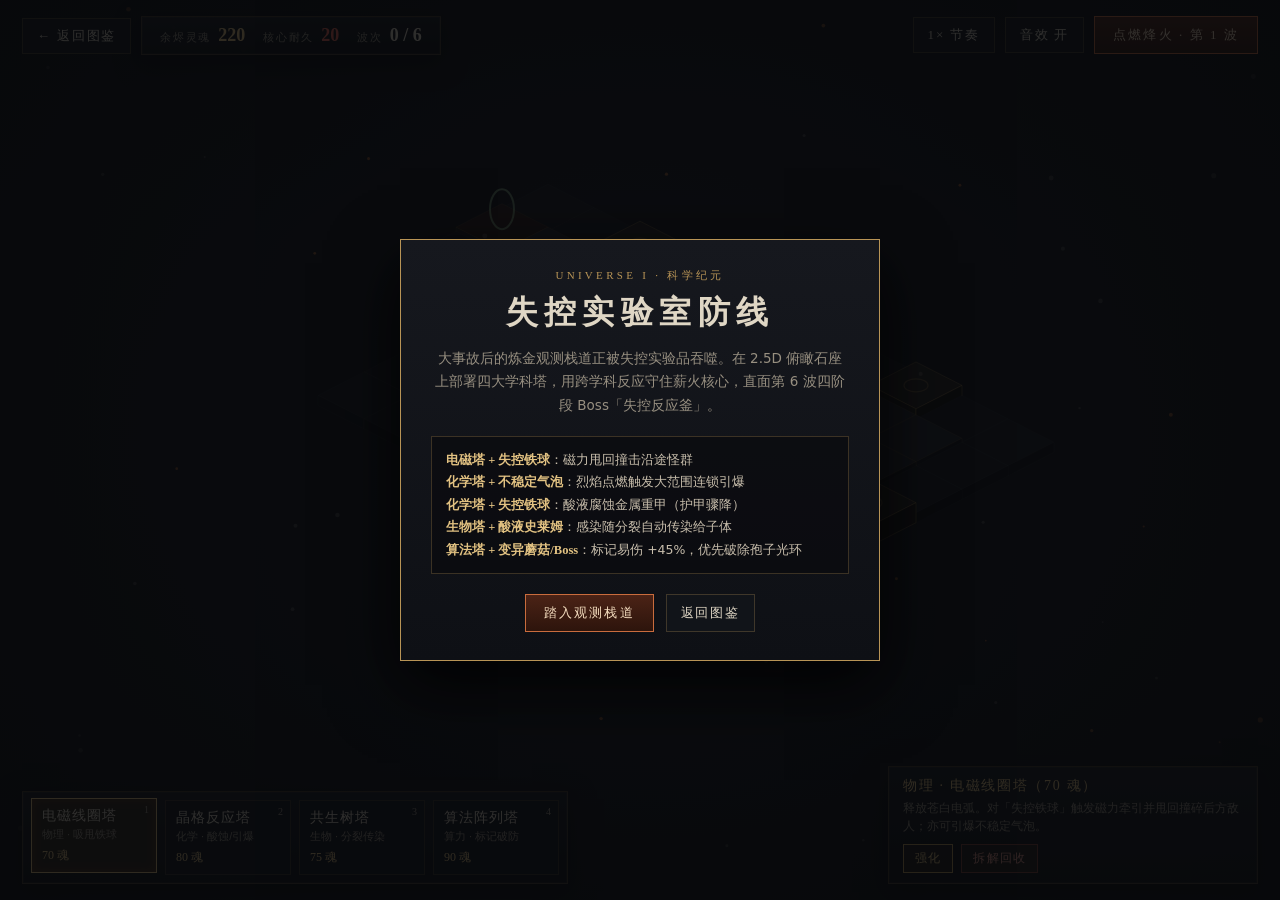
==== science-era.html @ 0de63f8c "Add Chapter 1 2.5D isometric Souls-like playable TD (science-era.html)" ====
<!doctype html>
<html lang="zh-CN">
<head>
<meta charset="utf-8">
<meta name="viewport" content="width=device-width,initial-scale=1,maximum-scale=1,user-scalable=no">
<title>星界守望 · 科学纪元（2.5D 魂系塔防）</title>
<style>
:root {
  --void: #0a0b0e;
  --stone: #16181e;
  --stone-hi: #22252e;
  --brass: #b89456;
  --brass-hi: #e2c282;
  --brass-dim: rgba(184, 148, 86, 0.28);
  --ash: #dfd6c4;
  --ash-dim: #978f80;
  --ember: #d9622b;
  --crimson: #9e2424;
  --crimson-hi: #d43f3f;
  --verdigris: #6ea378;
  --arc: #7ab3cf;
  --serif: "Songti SC", "STSong", "Noto Serif SC", "SimSun", Georgia, serif;
  --sans: "PingFang SC", "Hiragino Sans GB", "Microsoft YaHei", system-ui, sans-serif;
}

*, *::before, *::after { box-sizing: border-box; user-select: none; }

html, body {
  margin: 0;
  width: 100%;
  height: 100%;
  overflow: hidden;
  background: var(--void);
  color: var(--ash);
  font-family: var(--sans);
}

#gameCanvas {
  position: fixed;
  inset: 0;
  width: 100%;
  height: 100%;
  display: block;
  cursor: crosshair;
}

/* ---------- Vignette & Atmosphere ---------- */
.vignette {
  position: fixed;
  inset: 0;
  pointer-events: none;
  background: radial-gradient(ellipse 76% 74% at 50% 48%, transparent 45%, rgba(6, 7, 10, 0.84) 100%);
  z-index: 2;
}

/* ---------- HUD Layer ---------- */
.hud {
  position: fixed;
  inset: 0;
  pointer-events: none;
  z-index: 5;
  display: flex;
  flex-direction: column;
  justify-content: space-between;
  padding: 16px 22px;
}

.hud-top {
  display: flex;
  align-items: flex-start;
  justify-content: space-between;
  gap: 16px;
}

.hud-left, .hud-right {
  display: flex;
  align-items: center;
  gap: 10px;
  pointer-events: auto;
}

.souls-panel {
  background: linear-gradient(180deg, rgba(22, 24, 30, 0.92), rgba(12, 13, 17, 0.94));
  border: 1px solid var(--brass-dim);
  box-shadow: inset 0 0 0 1px rgba(255, 232, 185, 0.04), 0 8px 24px rgba(0, 0, 0, 0.65);
}

.back-btn, .ctrl-btn {
  padding: 8px 14px;
  background: rgba(18, 20, 26, 0.9);
  border: 1px solid var(--brass-dim);
  color: var(--ash);
  font-family: var(--serif);
  font-size: 13px;
  letter-spacing: 0.14em;
  cursor: pointer;
  transition: border-color 0.2s, background 0.2s, color 0.2s;
  text-decoration: none;
  display: inline-flex;
  align-items: center;
  gap: 6px;
}

.back-btn:hover, .ctrl-btn:hover {
  border-color: var(--brass-hi);
  background: rgba(34, 36, 44, 0.95);
  color: var(--brass-hi);
}

.ctrl-btn.active {
  border-color: var(--ember);
  color: #ffb178;
  background: rgba(54, 28, 18, 0.85);
}

.stat-bar {
  display: flex;
  align-items: center;
  gap: 18px;
  padding: 8px 18px;
}

.stat-item {
  display: flex;
  align-items: baseline;
  gap: 7px;
}

.stat-label {
  font-family: var(--serif);
  font-size: 11px;
  letter-spacing: 0.16em;
  color: var(--ash-dim);
}

.stat-val {
  font-family: var(--serif);
  font-size: 18px;
  font-weight: 700;
  color: var(--brass-hi);
  font-variant-numeric: tabular-nums;
}

.stat-val.hp { color: #e06253; }
.stat-val.wave { color: var(--ash); }

.wave-btn {
  padding: 9px 18px;
  background: linear-gradient(180deg, #4b2316, #2d140c);
  border: 1px solid #c96c3d;
  color: #f6dec0;
  font-family: var(--serif);
  font-size: 13px;
  letter-spacing: 0.16em;
  cursor: pointer;
  transition: filter 0.2s, border-color 0.2s;
}

.wave-btn:hover:not(:disabled) {
  filter: brightness(1.18);
  border-color: #f4a46b;
}

.wave-btn:disabled {
  opacity: 0.4;
  cursor: default;
}

/* ---------- Souls-like Boss Bar ---------- */
.boss-wrap {
  position: fixed;
  left: 50%;
  bottom: 122px;
  transform: translateX(-50%);
  width: min(680px, 86vw);
  z-index: 6;
  pointer-events: none;
  opacity: 0;
  transition: opacity 0.6s ease;
}

.boss-wrap.show { opacity: 1; }

.boss-head {
  display: flex;
  justify-content: space-between;
  align-items: baseline;
  margin-bottom: 5px;
  padding: 0 2px;
}

.boss-name {
  font-family: var(--serif);
  font-size: 17px;
  letter-spacing: 0.22em;
  color: #efe2c8;
  text-shadow: 0 2px 10px #000;
}

.boss-phase {
  font-family: var(--serif);
  font-size: 12px;
  letter-spacing: 0.16em;
  color: #e29d65;
  text-shadow: 0 1px 6px #000;
}

.boss-track {
  position: relative;
  height: 11px;
  background: rgba(12, 10, 11, 0.92);
  border: 1px solid #967746;
  box-shadow: 0 4px 16px rgba(0, 0, 0, 0.8);
  overflow: hidden;
}

.boss-fill {
  height: 100%;
  width: 100%;
  background: linear-gradient(90deg, #6d1414, #a82222 65%, #cf3838);
  transition: width 0.15s linear;
}

.boss-shield {
  position: absolute;
  inset: 0;
  background: linear-gradient(90deg, rgba(110, 163, 120, 0.35), rgba(154, 214, 152, 0.55));
  opacity: 0;
  transition: opacity 0.25s;
}

.boss-shield.active { opacity: 1; }

/* ---------- Bottom Dock: Tower Palette & Inspector ---------- */
.hud-bottom {
  display: flex;
  align-items: flex-end;
  justify-content: space-between;
  gap: 14px;
}

.tower-dock {
  pointer-events: auto;
  display: flex;
  gap: 8px;
  padding: 8px;
}

.tower-slot {
  position: relative;
  width: 126px;
  padding: 8px 10px;
  background: rgba(16, 18, 24, 0.9);
  border: 1px solid rgba(184, 148, 86, 0.22);
  color: var(--ash);
  text-align: left;
  cursor: pointer;
  transition: border-color 0.18s, background 0.18s, transform 0.12s;
}

.tower-slot:hover {
  border-color: var(--brass);
  background: rgba(28, 31, 40, 0.95);
}

.tower-slot.selected {
  border-color: var(--brass-hi);
  background: rgba(42, 34, 24, 0.95);
  box-shadow: inset 0 0 12px rgba(217, 98, 43, 0.22);
  transform: translateY(-2px);
}

.tower-slot.poor { opacity: 0.48; }

.slot-key {
  position: absolute;
  top: 5px;
  right: 7px;
  font-size: 10px;
  color: var(--ash-dim);
  font-family: var(--serif);
}

.slot-title {
  display: block;
  font-family: var(--serif);
  font-size: 13.5px;
  letter-spacing: 0.08em;
  color: var(--ash);
}

.slot-sub {
  display: block;
  font-size: 11px;
  color: var(--ash-dim);
  margin: 2px 0 5px;
}

.slot-cost {
  font-family: var(--serif);
  font-size: 12px;
  color: var(--brass-hi);
}

/* Selected Tower Inspector / Reaction Guide */
.info-box {
  pointer-events: auto;
  width: min(370px, 42vw);
  padding: 10px 14px;
  min-height: 82px;
}

.info-head {
  display: flex;
  align-items: center;
  justify-content: space-between;
  gap: 8px;
  margin-bottom: 4px;
}

.info-title {
  font-family: var(--serif);
  font-size: 14px;
  letter-spacing: 0.12em;
  color: var(--brass-hi);
}

.info-desc {
  margin: 0;
  font-size: 12px;
  color: var(--ash-dim);
  line-height: 1.55;
}

.info-actions {
  display: flex;
  gap: 8px;
  margin-top: 8px;
}

.mini-btn {
  padding: 5px 11px;
  background: rgba(34, 29, 22, 0.92);
  border: 1px solid var(--brass);
  color: var(--brass-hi);
  font-family: var(--serif);
  font-size: 12px;
  letter-spacing: 0.1em;
  cursor: pointer;
}

.mini-btn:hover:not(:disabled) { background: rgba(62, 48, 30, 0.95); }
.mini-btn:disabled { opacity: 0.35; cursor: default; }
.mini-btn.sell { border-color: #7d3c33; color: #e29589; }

/* ---------- Souls-like Full-Width Banner ---------- */
.banner {
  position: fixed;
  left: 0;
  right: 0;
  top: 40%;
  transform: translateY(-50%);
  z-index: 10;
  pointer-events: none;
  text-align: center;
  padding: 26px 20px;
  background: linear-gradient(90deg, transparent, rgba(8, 8, 11, 0.88) 22%, rgba(8, 8, 11, 0.88) 78%, transparent);
  border-top: 1px solid rgba(184, 148, 86, 0.24);
  border-bottom: 1px solid rgba(184, 148, 86, 0.24);
  opacity: 0;
  transition: opacity 0.45s ease;
}

.banner.show { opacity: 1; }

.banner-main {
  font-family: var(--serif);
  font-size: clamp(1.8rem, 4.4vw, 3.2rem);
  letter-spacing: 0.34em;
  padding-left: 0.34em;
  color: #e4c485;
  text-shadow: 0 4px 20px #000;
}

.banner.death .banner-main { color: #b92c2c; }
.banner.victory .banner-main { color: #f0c978; }

.banner-sub {
  margin-top: 6px;
  font-family: var(--serif);
  font-size: 13px;
  letter-spacing: 0.26em;
  color: var(--ash-dim);
}

/* ---------- End / Intro Overlay ---------- */
.overlay {
  position: fixed;
  inset: 0;
  z-index: 15;
  background: rgba(8, 9, 12, 0.82);
  display: grid;
  place-items: center;
  padding: 20px;
}

.overlay[hidden] { display: none; }

.modal-card {
  width: min(480px, 94vw);
  padding: 28px 30px;
  text-align: center;
  background: linear-gradient(180deg, #16181e, #0e1015);
  border: 1px solid var(--brass);
  box-shadow: 0 24px 64px rgba(0, 0, 0, 0.85);
}

.modal-kicker {
  font-family: var(--serif);
  font-size: 11px;
  letter-spacing: 0.3em;
  color: var(--brass);
  margin-bottom: 8px;
}

.modal-card h1 {
  margin: 0 0 12px;
  font-family: var(--serif);
  font-size: 2rem;
  font-weight: 600;
  letter-spacing: 0.2em;
  color: var(--ash);
}

.modal-card p {
  margin: 0 0 18px;
  font-size: 13.5px;
  color: var(--ash-dim);
  line-height: 1.75;
}

.combo-hints {
  text-align: left;
  padding: 12px 14px;
  margin-bottom: 20px;
  background: rgba(10, 11, 15, 0.72);
  border: 1px solid var(--brass-dim);
  font-size: 12.5px;
  color: #c8beac;
  line-height: 1.8;
}

.combo-hints strong { color: var(--brass-hi); font-family: var(--serif); }

.modal-btns {
  display: flex;
  justify-content: center;
  gap: 12px;
}

@media (max-width: 860px) {
  .hud { padding: 10px; }
  .hud-bottom { flex-direction: column; align-items: stretch; }
  .tower-dock { justify-content: space-between; overflow-x: auto; }
  .tower-slot { min-width: 102px; flex: 1; }
  .info-box { width: 100%; }
  .boss-wrap { bottom: 205px; }
}
</style>
</head>
<body>
<canvas id="gameCanvas"></canvas>
<div class="vignette"></div>

<!-- 顶部与底部 HUD -->
<div class="hud">
  <div class="hud-top">
    <div class="hud-left">
      <a class="back-btn" href="index.html">← 返回图鉴</a>
      <div class="souls-panel stat-bar">
        <div class="stat-item"><span class="stat-label">余烬灵魂</span><span class="stat-val" id="soulsVal">220</span></div>
        <div class="stat-item"><span class="stat-label">核心耐久</span><span class="stat-val hp" id="hpVal">20</span></div>
        <div class="stat-item"><span class="stat-label">波次</span><span class="stat-val wave" id="waveVal">0 / 6</span></div>
      </div>
    </div>
    <div class="hud-right">
      <button class="ctrl-btn" id="speedBtn">1× 节奏</button>
      <button class="ctrl-btn" id="muteBtn">音效 开</button>
      <button class="wave-btn" id="nextWaveBtn">点燃烽火 · 下一波</button>
    </div>
  </div>

  <div class="hud-bottom">
    <div class="souls-panel tower-dock" id="towerDock">
      <button class="tower-slot selected" data-tower="physics">
        <span class="slot-key">1</span>
        <span class="slot-title">电磁线圈塔</span>
        <span class="slot-sub">物理 · 吸甩铁球</span>
        <span class="slot-cost">70 魂</span>
      </button>
      <button class="tower-slot" data-tower="chemistry">
        <span class="slot-key">2</span>
        <span class="slot-title">晶格反应塔</span>
        <span class="slot-sub">化学 · 酸蚀/引爆</span>
        <span class="slot-cost">80 魂</span>
      </button>
      <button class="tower-slot" data-tower="biology">
        <span class="slot-key">3</span>
        <span class="slot-title">共生树塔</span>
        <span class="slot-sub">生物 · 分裂传染</span>
        <span class="slot-cost">75 魂</span>
      </button>
      <button class="tower-slot" data-tower="compute">
        <span class="slot-key">4</span>
        <span class="slot-title">算法阵列塔</span>
        <span class="slot-sub">算力 · 标记破防</span>
        <span class="slot-cost">90 魂</span>
      </button>
    </div>

    <div class="souls-panel info-box" id="infoBox">
      <div class="info-head">
        <span class="info-title" id="infoTitle">物理 · 电磁线圈塔</span>
      </div>
      <p class="info-desc" id="infoDesc">点击地图上的青铜石座建塔。磁力可吸附「失控铁球」并甩回撞碎后方怪群，过载电弧亦可点燃易爆气泡。</p>
      <div class="info-actions" id="infoActions" hidden>
        <button class="mini-btn" id="upgradeBtn">强化</button>
        <button class="mini-btn sell" id="sellBtn">拆解回收</button>
      </div>
    </div>
  </div>
</div>

<!-- 魂系 Boss 底部血条 -->
<div class="boss-wrap" id="bossWrap">
  <div class="boss-head">
    <span class="boss-name">失控反应釜 · 炼金巨像</span>
    <span class="boss-phase" id="bossPhase">阶段一 · 泄压产怪</span>
  </div>
  <div class="boss-track">
    <div class="boss-fill" id="bossFill"></div>
    <div class="boss-shield" id="bossShield"></div>
  </div>
</div>

<!-- 魂系全宽横幅 -->
<div class="banner" id="banner">
  <div class="banner-main" id="bannerMain">薪 火 初 燃</div>
  <div class="banner-sub" id="bannerSub">FIRST WAVE APPROACHES</div>
</div>

<!-- 开场 / 结算弹窗 -->
<div class="overlay" id="overlay">
  <div class="modal-card">
    <div class="modal-kicker" id="modalKicker">UNIVERSE I · 科学纪元</div>
    <h1 id="modalTitle">失控实验室防线</h1>
    <p id="modalDesc">大事故后的炼金观测栈道正被失控实验品吞噬。在 2.5D 俯瞰石座上部署四大学科塔，用跨学科反应守住薪火核心，直面第 6 波四阶段 Boss「失控反应釜」。</p>
    <div class="combo-hints" id="modalHints">
      <strong>电磁塔 + 失控铁球</strong>：磁力甩回撞击沿途怪群<br>
      <strong>化学塔 + 不稳定气泡</strong>：烈焰点燃触发大范围连锁引爆<br>
      <strong>化学塔 + 失控铁球</strong>：酸液腐蚀金属重甲（护甲骤降）<br>
      <strong>生物塔 + 酸液史莱姆</strong>：感染随分裂自动传染给子体<br>
      <strong>算法塔 + 变异蘑菇/Boss</strong>：标记易伤 +45%，优先破除孢子光环
    </div>
    <div class="modal-btns">
      <button class="wave-btn" id="startGameBtn">踏入观测栈道</button>
      <a class="back-btn" href="index.html">返回图鉴</a>
    </div>
  </div>
</div>

<script>
(() => {
  const canvas = document.getElementById('gameCanvas');
  const ctx = canvas.getContext('2d');
  const byId = id => document.getElementById(id);

  // ---------- 2.5D Isometric Map Definition (12 x 10 grid) ----------
  const COLS = 12;
  const ROWS = 10;

  // Path waypoints in grid coordinates (winding stone causeway)
  const PATH = [
    { x: 0, y: 2 },
    { x: 3, y: 2 },
    { x: 3, y: 6 },
    { x: 6, y: 6 },
    { x: 6, y: 2 },
    { x: 9, y: 2 },
    { x: 9, y: 7 },
    { x: 11, y: 7 }
  ];

  // Build path cell lookup
  const pathSet = new Set();
  for (let i = 0; i < PATH.length - 1; i++) {
    const a = PATH[i], b = PATH[i + 1];
    const dx = Math.sign(b.x - a.x), dy = Math.sign(b.y - a.y);
    let cx = a.x, cy = a.y;
    while (true) {
      pathSet.add(`${cx},${cy}`);
      if (cx === b.x && cy === b.y) break;
      cx += dx; cy += dy;
    }
  }

  // Elevated Brass/Stone Tower Pedestals (10 strategic slots)
  const PADS = [
    { x: 2, y: 1 }, { x: 4, y: 1 }, { x: 2, y: 4 }, { x: 4, y: 4 },
    { x: 5, y: 7 }, { x: 7, y: 4 }, { x: 8, y: 1 }, { x: 8, y: 5 },
    { x: 10, y: 4 }, { x: 10, y: 6 }
  ];

  // ---------- Tower Specs ----------
  const TOWERS = {
    physics: {
      name: '电磁线圈塔', discipline: '物理', cost: 70, upgradeCost: [90, 130],
      range: 2.75, rate: 1.05, dmg: 26, color: '#7ab3cf', accent: '#c9e8f5',
      desc: '释放苍白电弧。对「失控铁球」触发磁力牵引并甩回撞碎后方敌人；亦可引爆不稳定气泡。'
    },
    chemistry: {
      name: '晶格反应塔', discipline: '化学', cost: 80, upgradeCost: [100, 145],
      range: 2.6, rate: 0.95, dmg: 30, color: '#d9622b', accent: '#ffba66',
      desc: '投掷炼金酸火瓶。酸液大幅腐蚀铁球重甲；烈焰可瞬间引爆「不稳定气泡」引发连锁轰炸。'
    },
    biology: {
      name: '共生树塔', discipline: '生物', cost: 75, upgradeCost: [95, 135],
      range: 2.7, rate: 1.2, dmg: 18, color: '#6ea378', accent: '#a8d9a3',
      desc: '发射枯白孢子藤蔓，附带持续感染与减速。击杀受感染的「酸液史莱姆」时，毒素会随分裂继续传染。'
    },
    compute: {
      name: '算法阵列塔', discipline: '计算机', cost: 90, upgradeCost: [110, 155],
      range: 3.6, rate: 1.5, dmg: 16, color: '#cfa968', accent: '#f5dfa8',
      desc: '超远射程，优先锁定「变异蘑菇」与 Boss 施加【算法标记】（承受伤害 +45%），大幅提升集火效率。'
    }
  };

  // ---------- Enemy Specs (faithful to plan.md) ----------
  const ENEMIES = {
    slime: { name: '酸液史莱姆', hp: 95, speed: 1.15, armor: 0, reward: 16, radius: 13, color: '#699e63', split: true },
    miniSlime: { name: '分裂小史莱姆', hp: 38, speed: 1.55, armor: 0, reward: 6, radius: 9, color: '#83ba7c', split: false },
    ironball: { name: '失控铁球', hp: 290, speed: 0.62, armor: 0.7, reward: 32, radius: 16, color: '#58606d', magnetic: true },
    bubble: { name: '不稳定气泡', hp: 62, speed: 1.85, armor: 0, reward: 18, radius: 12, color: '#e08943', volatile: true },
    mushroom: { name: '变异蘑菇', hp: 175, speed: 0.85, armor: 0.15, reward: 30, radius: 15, color: '#b5a28c', aura: true },
    boss: { name: '失控反应釜', hp: 2800, speed: 0.36, armor: 0.25, reward: 300, radius: 28, color: '#8d4029', isBoss: true }
  };

  // ---------- 6 Curated Waves ----------
  const WAVES = [
    {
      title: '第一波 · 培养皿碎裂', sub: 'ACID SLIMES ESCAPING',
      groups: [{ type: 'slime', count: 7, gap: 1.15 }]
    },
    {
      title: '第二波 · 失控磁铁与易爆泡', sub: 'IRON SPHERES & VOLATILE BUBBLES',
      groups: [
        { type: 'ironball', count: 2, gap: 2.2 },
        { type: 'bubble', count: 6, gap: 0.75 },
        { type: 'slime', count: 4, gap: 1.0 }
      ]
    },
    {
      title: '第三波 · 孢子迷雾蔓延', sub: 'MUTANT MUSHROOM AURA',
      groups: [
        { type: 'mushroom', count: 2, gap: 2.4 },
        { type: 'slime', count: 6, gap: 0.85 },
        { type: 'ironball', count: 2, gap: 2.0 }
      ]
    },
    {
      title: '第四波 · 连锁失衡', sub: 'VOLATILE SWARM',
      groups: [
        { type: 'bubble', count: 10, gap: 0.55 },
        { type: 'ironball', count: 3, gap: 1.8 },
        { type: 'mushroom', count: 2, gap: 2.2 }
      ]
    },
    {
      title: '第五波 · 全实验体暴走', sub: 'CONTAINMENT BREACH',
      groups: [
        { type: 'ironball', count: 3, gap: 1.6 },
        { type: 'mushroom', count: 3, gap: 1.7 },
        { type: 'slime', count: 8, gap: 0.75 },
        { type: 'bubble', count: 8, gap: 0.5 }
      ]
    },
    {
      title: '最终波 · 失控反应釜降临', sub: 'THE RUNAWAY REACTOR AWAKENS',
      groups: [
        { type: 'mushroom', count: 2, gap: 2.2 },
        { type: 'boss', count: 1, gap: 2.5 },
        { type: 'ironball', count: 2, gap: 3.0 }
      ]
    }
  ];

  // ---------- Game State ----------
  let W = 0, H = 0, TILE_W = 84, TILE_H = 44, ORIGIN_X = 0, ORIGIN_Y = 0;
  let state = 'intro'; // intro | playing | victory | defeat
  let souls = 220;
  let coreHp = 20;
  let waveIdx = 0;
  let gameSpeed = 1;
  let muted = false;
  let selectedTool = 'physics';
  let selectedTower = null;
  let hoverPad = null;

  const towers = [];
  const enemies = [];
  const projectiles = [];
  const particles = [];
  const floatTexts = [];
  const ashMotes = Array.from({ length: 58 }, () => ({
    x: Math.random(), y: Math.random(),
    vx: (Math.random() - 0.5) * 0.015,
    vy: -0.012 - Math.random() * 0.025,
    r: 0.8 + Math.random() * 1.8,
    ember: Math.random() < 0.32,
    phase: Math.random() * Math.PI * 2
  }));

  let spawnQueue = [];
  let spawnTimer = 0;
  let waveActive = false;
  let shakeTime = 0;
  let shakeMag = 0;
  let bannerTimer = 0;
  let nextEnemyId = 1;

  // ---------- Web Audio (Souls-like Heavy Chimes & Impacts) ----------
  let audioCtx;
  function getVol() {
    if (muted) return 0;
    try { return Number(localStorage.getItem('atlas.volume') ?? 55) / 100; } catch { return 0.55; }
  }

  function playSfx(kind) {
    const v = getVol();
    if (!v) return;
    try {
      audioCtx ??= new AudioContext();
      if (audioCtx.state === 'suspended') audioCtx.resume().catch(() => {});
      const now = audioCtx.currentTime;
      const osc = audioCtx.createOscillator();
      const gain = audioCtx.createGain();
      if (kind === 'bell') {
        osc.type = 'sine';
        osc.frequency.setValueAtTime(196, now);
        osc.frequency.exponentialRampToValueAtTime(194, now + 1.4);
        gain.gain.setValueAtTime(0.001, now);
        gain.gain.exponentialRampToValueAtTime(0.24 * v, now + 0.02);
        gain.gain.exponentialRampToValueAtTime(0.0001, now + 1.5);
        osc.connect(gain).connect(audioCtx.destination);
        osc.start(now); osc.stop(now + 1.55);
      } else if (kind === 'boom') {
        osc.type = 'sawtooth';
        osc.frequency.setValueAtTime(118, now);
        osc.frequency.exponentialRampToValueAtTime(34, now + 0.34);
        gain.gain.setValueAtTime(0.24 * v, now);
        gain.gain.exponentialRampToValueAtTime(0.0001, now + 0.36);
        osc.connect(gain).connect(audioCtx.destination);
        osc.start(now); osc.stop(now + 0.38);
      } else if (kind === 'zap') {
        osc.type = 'triangle';
        osc.frequency.setValueAtTime(660, now);
        osc.frequency.exponentialRampToValueAtTime(220, now + 0.12);
        gain.gain.setValueAtTime(0.12 * v, now);
        gain.gain.exponentialRampToValueAtTime(0.0001, now + 0.13);
        osc.connect(gain).connect(audioCtx.destination);
        osc.start(now); osc.stop(now + 0.14);
      } else if (kind === 'build') {
        osc.type = 'triangle';
        osc.frequency.setValueAtTime(280, now);
        osc.frequency.exponentialRampToValueAtTime(420, now + 0.09);
        gain.gain.setValueAtTime(0.14 * v, now);
        gain.gain.exponentialRampToValueAtTime(0.0001, now + 0.16);
        osc.connect(gain).connect(audioCtx.destination);
        osc.start(now); osc.stop(now + 0.17);
      } else if (kind === 'hit') {
        osc.type = 'square';
        osc.frequency.setValueAtTime(140, now);
        osc.frequency.exponentialRampToValueAtTime(70, now + 0.07);
        gain.gain.setValueAtTime(0.06 * v, now);
        gain.gain.exponentialRampToValueAtTime(0.0001, now + 0.08);
        osc.connect(gain).connect(audioCtx.destination);
        osc.start(now); osc.stop(now + 0.09);
      }
    } catch {}
  }

  // ---------- 2.5D Isometric Projection ----------
  function resize() {
    const dpr = Math.min(window.devicePixelRatio || 1, 2);
    W = window.innerWidth;
    H = window.innerHeight;
    canvas.width = Math.round(W * dpr);
    canvas.height = Math.round(H * dpr);
    ctx.setTransform(dpr, 0, 0, dpr, 0, 0);

    // Fit 12x10 iso diamond cleanly in viewport
    const span = COLS + ROWS;
    TILE_W = Math.max(46, Math.min(92, (W * 0.86) / (span * 0.5)));
    TILE_H = TILE_W * 0.51;
    ORIGIN_X = W * 0.5 + (ROWS - COLS) * (TILE_W * 0.25);
    ORIGIN_Y = H * 0.5 - (COLS + ROWS) * (TILE_H * 0.24) - 8;
  }
  window.addEventListener('resize', resize);
  resize();

  function iso(gx, gy, gz = 0) {
    return {
      x: ORIGIN_X + (gx - gy) * (TILE_W * 0.5),
      y: ORIGIN_Y + (gx + gy) * (TILE_H * 0.5) - gz
    };
  }

  function screenToGrid(sx, sy) {
    const dx = sx - ORIGIN_X;
    const dy = sy - ORIGIN_Y;
    const gx = (dx / (TILE_W * 0.5) + dy / (TILE_H * 0.5)) * 0.5;
    const gy = (dy / (TILE_H * 0.5) - dx / (TILE_W * 0.5)) * 0.5;
    return { x: gx, y: gy };
  }

  // ---------- UI Helpers ----------
  function showBanner(main, sub, variant = '') {
    const el = byId('banner');
    el.className = 'banner show ' + variant;
    byId('bannerMain').textContent = main;
    byId('bannerSub').textContent = sub;
    bannerTimer = variant ? 999 : 2.6;
  }

  function addShake(mag, dur = 0.24) {
    shakeMag = Math.max(shakeMag, mag);
    shakeTime = Math.max(shakeTime, dur);
  }

  function addFloat(gx, gy, gz, text, color = '#e2c282') {
    floatTexts.push({ gx, gy, gz, text, color, life: 1.15, maxLife: 1.15 });
  }

  function spawnBurst(gx, gy, gz, color, count = 14, speed = 70) {
    const p = iso(gx, gy, gz);
    for (let i = 0; i < count; i++) {
      const a = Math.random() * Math.PI * 2;
      const s = speed * (0.35 + Math.random() * 0.9);
      particles.push({
        x: p.x, y: p.y,
        vx: Math.cos(a) * s, vy: Math.sin(a) * s - 28,
        r: 2 + Math.random() * 3.5,
        color, life: 0.45 + Math.random() * 0.35, maxLife: 0.8
      });
    }
  }

  function updateHud() {
    byId('soulsVal').textContent = Math.floor(souls);
    byId('hpVal').textContent = Math.max(0, coreHp);
    byId('waveVal').textContent = `${waveIdx} / ${WAVES.length}`;

    document.querySelectorAll('.tower-slot').forEach(slot => {
      const type = slot.dataset.tower;
      slot.classList.toggle('selected', !selectedTower && selectedTool === type);
      slot.classList.toggle('poor', souls < TOWERS[type].cost);
    });

    const nextBtn = byId('nextWaveBtn');
    if (waveIdx >= WAVES.length) {
      nextBtn.disabled = true;
      nextBtn.textContent = waveActive ? '最终决战中' : '全部波次结束';
    } else if (waveActive) {
      nextBtn.disabled = true;
      nextBtn.textContent = `第 ${waveIdx} 波交战中`;
    } else {
      nextBtn.disabled = false;
      nextBtn.textContent = waveIdx === 0 ? '点燃烽火 · 第 1 波' : `点燃烽火 · 第 ${waveIdx + 1} 波`;
    }

    // Update info panel
    const actions = byId('infoActions');
    if (selectedTower) {
      const spec = TOWERS[selectedTower.type];
      byId('infoTitle').textContent = `${spec.discipline} · ${spec.name} Lv.${selectedTower.level}`;
      byId('infoDesc').textContent = `攻击 ${Math.round(selectedTower.dmg)} · 射程 ${selectedTower.range.toFixed(1)} · ${spec.desc}`;
      actions.hidden = false;
      const upBtn = byId('upgradeBtn');
      if (selectedTower.level >= 3) {
        upBtn.disabled = true;
        upBtn.textContent = '已臻极境';
      } else {
        const upCost = spec.upgradeCost[selectedTower.level - 1];
        upBtn.disabled = souls < upCost;
        upBtn.textContent = `强化 (${upCost} 魂)`;
      }
      byId('sellBtn').textContent = `拆解 (+${Math.round(selectedTower.invested * 0.7)} 魂)`;
    } else {
      const spec = TOWERS[selectedTool];
      byId('infoTitle').textContent = `${spec.discipline} · ${spec.name}（${spec.cost} 魂）`;
      byId('infoDesc').textContent = spec.desc;
      actions.hidden = true;
    }

    // Boss bar
    const boss = enemies.find(e => e.isBoss && !e.dead);
    const wrap = byId('bossWrap');
    if (boss) {
      wrap.classList.add('show');
      byId('bossFill').style.width = `${Math.max(0, (boss.hp / boss.maxHp) * 100)}%`;
      byId('bossShield').classList.toggle('active', boss.shieldTimer > 0);
      const phases = ['阶段一 · 泄压产怪', '阶段二 · 受击喷发', '阶段三 · 孢子异变（护盾）', '阶段四 · 终极解体临界'];
      byId('bossPhase').textContent = phases[boss.phase - 1];
    } else {
      wrap.classList.remove('show');
    }
  }

  // ---------- Wave & Spawning ----------
  function startNextWave() {
    if (state !== 'playing' || waveActive || waveIdx >= WAVES.length) return;
    const wave = WAVES[waveIdx];
    waveIdx++;
    waveActive = true;
    spawnQueue = [];
    for (const g of wave.groups) {
      for (let i = 0; i < g.count; i++) {
        spawnQueue.push({ type: g.type, delay: i === 0 ? 0.4 : g.gap });
      }
    }
    spawnTimer = 0.3;
    playSfx('bell');
    showBanner(wave.title, wave.sub);
    updateHud();
  }

  function createEnemy(type, segIdx = 0, segT = 0, inherited = null) {
    const spec = ENEMIES[type];
    const start = PATH[segIdx];
    const next = PATH[Math.min(PATH.length - 1, segIdx + 1)];
    const e = {
      id: nextEnemyId++,
      type,
      name: spec.name,
      hp: spec.hp * (1 + (waveIdx - 1) * 0.09),
      maxHp: spec.hp * (1 + (waveIdx - 1) * 0.09),
      speed: spec.speed,
      baseArmor: spec.armor,
      reward: spec.reward,
      radius: spec.radius,
      color: spec.color,
      split: !!spec.split,
      magnetic: !!spec.magnetic,
      volatile: !!spec.volatile,
      aura: !!spec.aura,
      isBoss: !!spec.isBoss,
      seg: segIdx,
      t: segT,
      x: start.x + (next.x - start.x) * segT,
      y: start.y + (next.y - start.y) * segT,
      progress: segIdx + segT,
      // Statuses
      corroded: 0,
      infected: inherited?.infected || 0,
      infectedDps: inherited?.infectedDps || 0,
      marked: 0,
      flingTimer: 0,
      flingCooldown: 0,
      auraBuff: false,
      // Boss state
      phase: 1,
      bossSpawnCd: 4.5,
      bossBubbleDamage: 0,
      shieldTimer: 0,
      p3Triggered: false,
      dead: false
    };
    if (e.isBoss) {
      e.hp = spec.hp;
      e.maxHp = spec.hp;
    }
    enemies.push(e);
    return e;
  }

  // ---------- Cross-Discipline Reactions & Damage ----------
  function triggerBubbleExplosion(source) {
    if (source.dead) return;
    source.dead = true;
    souls += source.reward;
    playSfx('boom');
    addShake(7, 0.28);
    spawnBurst(source.x, source.y, 16, '#ff8e3c', 22, 110);
    addFloat(source.x, source.y, 28, '连锁引爆！', '#ffae52');

    // Damage nearby enemies and chain-detonate adjacent volatile bubbles!
    const blastRange = 2.0;
    for (const other of enemies) {
      if (other.dead || other.id === source.id) continue;
      const dist = Math.hypot(other.x - source.x, other.y - source.y);
      if (dist <= blastRange) {
        if (other.volatile) {
          setTimeout(() => triggerBubbleExplosion(other), 90);
        } else {
          damageEnemy(other, 95, 'fire');
        }
      }
    }
  }

  function damageEnemy(e, rawDmg, elem = 'normal') {
    if (e.dead) return;
    let armor = e.corroded > 0 ? Math.min(e.baseArmor, 0.15) : e.baseArmor;
    let mult = 1 - armor;
    if (e.auraBuff && !e.aura) mult *= 0.55; // Mutant mushroom spore shield
    if (e.isBoss && e.shieldTimer > 0) mult *= 0.45; // Boss P3 spore shield
    if (e.marked > 0) mult *= 1.45; // Algorithm Mark bonus

    const dmg = Math.max(2, rawDmg * mult);
    e.hp -= dmg;

    // Boss Phase 2 damage threshold erupts Unstable Bubbles!
    if (e.isBoss && e.phase === 2) {
      e.bossBubbleDamage += dmg;
      if (e.bossBubbleDamage >= 260) {
        e.bossBubbleDamage = 0;
        const backSeg = Math.max(0, e.seg);
        createEnemy('bubble', backSeg, Math.max(0, e.t - 0.15));
        createEnemy('bubble', backSeg, Math.min(0.95, e.t + 0.15));
        addFloat(e.x, e.y, 44, '受击喷发 · 气泡！', '#ff9f52');
      }
    }

    // Volatile bubble ignited by fire or electric overload
    if (e.volatile && (elem === 'fire' || elem === 'electric')) {
      triggerBubbleExplosion(e);
      return;
    }

    if (e.hp <= 0) {
      killEnemy(e);
    }
  }

  function killEnemy(e) {
    if (e.dead) return;
    e.dead = true;
    souls += e.reward;
    spawnBurst(e.x, e.y, 12, e.color, e.isBoss ? 40 : 12, e.isBoss ? 140 : 65);

    // Acid Slime split + Bio-Infection propagation!
    if (e.split) {
      const spread = e.infected > 0 ? { infected: Math.max(4, e.infected), infectedDps: Math.max(14, e.infectedDps) } : null;
      createEnemy('miniSlime', e.seg, Math.max(0, e.t - 0.12), spread);
      createEnemy('miniSlime', e.seg, Math.min(0.96, e.t + 0.12), spread);
      if (spread) {
        addFloat(e.x, e.y, 26, '分裂传染！', '#97d690');
      }
    }

    // Boss Phase 4 Final Disintegration!
    if (e.isBoss) {
      playSfx('boom');
      addShake(12, 0.5);
      addFloat(e.x, e.y, 46, '终极解体！', '#ffae52');
      for (let i = 0; i < 4; i++) {
        createEnemy(i % 2 === 0 ? 'miniSlime' : 'bubble', e.seg, Math.max(0.05, Math.min(0.95, e.t + (i - 1.5) * 0.12)));
      }
    }
    updateHud();
  }

  // ---------- Tower Placement & Actions ----------
  function placeTower(pad) {
    const spec = TOWERS[selectedTool];
    if (souls < spec.cost) {
      addFloat(pad.x, pad.y, 24, '余烬灵魂不足', '#e06253');
      return;
    }
    souls -= spec.cost;
    const t = {
      x: pad.x, y: pad.y,
      type: selectedTool,
      level: 1,
      invested: spec.cost,
      range: spec.range,
      rate: spec.rate,
      dmg: spec.dmg,
      cd: 0.1,
      pulse: 0
    };
    towers.push(t);
    selectedTower = t;
    playSfx('build');
    spawnBurst(pad.x, pad.y, 18, spec.color, 12, 55);
    updateHud();
  }

  function upgradeSelectedTower() {
    if (!selectedTower || selectedTower.level >= 3) return;
    const spec = TOWERS[selectedTower.type];
    const cost = spec.upgradeCost[selectedTower.level - 1];
    if (souls < cost) return;
    souls -= cost;
    selectedTower.invested += cost;
    selectedTower.level++;
    selectedTower.dmg *= 1.42;
    selectedTower.range += 0.35;
    selectedTower.rate *= 1.12;
    playSfx('build');
    spawnBurst(selectedTower.x, selectedTower.y, 24, '#e2c282', 16, 70);
    addFloat(selectedTower.x, selectedTower.y, 36, `强化至 Lv.${selectedTower.level}`, '#e2c282');
    updateHud();
  }

  function sellSelectedTower() {
    if (!selectedTower) return;
    const refund = Math.round(selectedTower.invested * 0.7);
    souls += refund;
    const idx = towers.indexOf(selectedTower);
    if (idx >= 0) towers.splice(idx, 1);
    addFloat(selectedTower.x, selectedTower.y, 26, `+${refund} 魂`, '#e2c282');
    selectedTower = null;
    playSfx('hit');
    updateHud();
  }

  // ---------- Main Update Loop ----------
  function update(dt) {
    if (bannerTimer > 0 && bannerTimer < 900) {
      bannerTimer -= dt;
      if (bannerTimer <= 0) byId('banner').classList.remove('show');
    }
    if (shakeTime > 0) {
      shakeTime = Math.max(0, shakeTime - dt);
      if (shakeTime === 0) shakeMag = 0;
    }

    // Drift ash motes always
    for (const m of ashMotes) {
      m.x = (m.x + m.vx * dt + 1) % 1;
      m.y = (m.y + m.vy * dt + 1) % 1;
    }

    // Update particles & float texts
    for (let i = particles.length - 1; i >= 0; i--) {
      const p = particles[i];
      p.x += p.vx * dt;
      p.y += p.vy * dt;
      p.vy += 120 * dt;
      p.life -= dt;
      if (p.life <= 0) particles.splice(i, 1);
    }
    for (let i = floatTexts.length - 1; i >= 0; i--) {
      const f = floatTexts[i];
      f.gz += 22 * dt;
      f.life -= dt;
      if (f.life <= 0) floatTexts.splice(i, 1);
    }

    if (state !== 'playing') return;
    const sdt = dt * gameSpeed;

    // Spawn queue
    if (waveActive && spawnQueue.length > 0) {
      spawnTimer -= sdt;
      if (spawnTimer <= 0) {
        const next = spawnQueue.shift();
        createEnemy(next.type);
        spawnTimer = spawnQueue[0] ? spawnQueue[0].delay : 0;
      }
    }

    // Reset Mushroom Spore Aura
    for (const e of enemies) e.auraBuff = false;
    for (const m of enemies) {
      if (m.dead || !m.aura) continue;
      for (const ally of enemies) {
        if (ally.dead || ally.id === m.id) continue;
        if (Math.hypot(ally.x - m.x, ally.y - m.y) <= 2.1) ally.auraBuff = true;
      }
    }

    // Update Enemies
    for (let i = enemies.length - 1; i >= 0; i--) {
      const e = enemies[i];
      if (e.dead) { enemies.splice(i, 1); continue; }

      if (e.corroded > 0) e.corroded -= sdt;
      if (e.marked > 0) e.marked -= sdt;
      if (e.flingCooldown > 0) e.flingCooldown -= sdt;
      if (e.shieldTimer > 0) e.shieldTimer -= sdt;

      if (e.infected > 0) {
        e.infected -= sdt;
        damageEnemy(e, e.infectedDps * sdt, 'bio');
        if (e.dead) continue;
      }

      // Boss 4-Phase State Machine
      if (e.isBoss) {
        const pct = e.hp / e.maxHp;
        if (pct <= 0.1) e.phase = 4;
        else if (pct <= 0.35) {
          e.phase = 3;
          if (!e.p3Triggered) {
            e.p3Triggered = true;
            e.shieldTimer = 9;
            createEnemy('mushroom', e.seg, Math.max(0, e.t - 0.1));
            addFloat(e.x, e.y, 48, '孢子异变 · 护盾开启！', '#9ed998');
            playSfx('bell');
          }
        } else if (pct <= 0.7) {
          e.phase = 2;
        }

        if (e.phase === 1) {
          e.bossSpawnCd -= sdt;
          if (e.bossSpawnCd <= 0) {
            e.bossSpawnCd = 4.2;
            createEnemy('slime', e.seg, Math.min(0.95, e.t + 0.08));
            addFloat(e.x, e.y, 44, '泄压产怪', '#82ba7b');
          }
        }
      }

      // Movement (including Magnetic Fling backward knockback!)
      const slowMult = e.infected > 0 ? 0.74 : 1;
      let move = e.speed * slowMult * sdt;
      if (e.flingTimer > 0) {
        e.flingTimer -= sdt;
        move = -2.8 * sdt; // hurled backwards!
        // Collide with trailing enemies for crush damage!
        for (const other of enemies) {
          if (other.dead || other.id === e.id) continue;
          if (Math.hypot(other.x - e.x, other.y - e.y) < 0.65) {
            damageEnemy(other, 48 * sdt * 6, 'physical');
          }
        }
      }

      const a = PATH[e.seg], b = PATH[e.seg + 1];
      const segLen = Math.hypot(b.x - a.x, b.y - a.y);
      e.t += move / segLen;

      if (e.t < 0) {
        if (e.seg > 0) { e.seg--; e.t += 1; }
        else e.t = 0;
      } else if (e.t >= 1) {
        e.seg++;
        e.t -= 1;
        if (e.seg >= PATH.length - 1) {
          // Reached Core Machine!
          coreHp -= e.isBoss ? 10 : 1;
          e.dead = true;
          playSfx('boom');
          addShake(9, 0.35);
          spawnBurst(11, 7, 22, '#e06253', 18, 90);
          updateHud();
          if (coreHp <= 0) {
            state = 'defeat';
            playSfx('bell');
            showBanner('核 心 熄 灭', 'THE CORE HAS FADED', 'death');
            setTimeout(() => openEndModal(false), 1700);
          }
          continue;
        }
      }

      const p1 = PATH[e.seg], p2 = PATH[e.seg + 1];
      e.x = p1.x + (p2.x - p1.x) * e.t;
      e.y = p1.y + (p2.y - p1.y) * e.t;
      e.progress = e.seg + e.t;
    }

    // Update Towers & Fire
    for (const t of towers) {
      t.pulse = Math.max(0, t.pulse - sdt * 3);
      t.cd -= sdt;
      if (t.cd > 0) continue;

      // Target selection: Compute prioritizes Mushroom / Boss; others prioritize furthest along path
      let target = null;
      let bestScore = -1;
      for (const e of enemies) {
        if (e.dead) continue;
        const d = Math.hypot(e.x - t.x, e.y - t.y);
        if (d > t.range) continue;
        let score = e.progress;
        if (t.type === 'compute') {
          if (e.aura) score += 20;
          if (e.isBoss) score += 16;
          if (e.marked <= 0) score += 6;
        } else if (t.type === 'physics' && e.magnetic && e.flingCooldown <= 0) {
          score += 12;
        } else if (t.type === 'chemistry' && e.volatile) {
          score += 10;
        }
        if (score > bestScore) { bestScore = score; target = e; }
      }

      if (target) {
        t.cd = 1 / t.rate;
        t.pulse = 1;
        fireTower(t, target);
      }
    }

    // Update Projectiles
    for (let i = projectiles.length - 1; i >= 0; i--) {
      const p = projectiles[i];
      p.life -= sdt;
      if (p.instant) {
        if (p.life <= 0) projectiles.splice(i, 1);
        continue;
      }
      const dx = p.tx - p.x, dy = p.ty - p.y;
      const dist = Math.hypot(dx, dy);
      const step = p.speed * sdt;
      if (dist <= step || p.life <= 0) {
        onProjectileHit(p);
        projectiles.splice(i, 1);
      } else {
        p.x += (dx / dist) * step;
        p.y += (dy / dist) * step;
      }
    }

    // Check Wave End / Victory
    if (waveActive && spawnQueue.length === 0 && enemies.length === 0) {
      waveActive = false;
      souls += 35 + waveIdx * 10;
      if (waveIdx >= WAVES.length) {
        state = 'victory';
        playSfx('bell');
        showBanner('火 已 续 燃', 'LAB CORE PRESERVED', 'victory');
        setTimeout(() => openEndModal(true), 1900);
      } else {
        addFloat(11, 7, 36, `波次清剿 +${35 + waveIdx * 10} 魂`, '#e2c282');
      }
      updateHud();
    } else if (enemies.some(e => e.isBoss)) {
      updateHud();
    }
  }

  function fireTower(t, target) {
    if (t.type === 'physics') {
      playSfx('zap');
      projectiles.push({
        instant: true, x: t.x, y: t.y, tx: target.x, ty: target.y,
        color: '#95d2ed', life: 0.16, maxLife: 0.16
      });
      // Magnetic Fling reaction against Iron Ball!
      if (target.magnetic && target.flingCooldown <= 0) {
        target.flingTimer = 0.52;
        target.flingCooldown = 3.2;
        addFloat(target.x, target.y, 28, '磁力甩击！', '#95d2ed');
        addShake(4, 0.16);
      }
      damageEnemy(target, t.dmg, 'electric');
    } else if (t.type === 'compute') {
      playSfx('zap');
      projectiles.push({
        instant: true, x: t.x, y: t.y, tx: target.x, ty: target.y,
        color: '#e6c57a', life: 0.18, maxLife: 0.18
      });
      if (target.marked <= 0) addFloat(target.x, target.y, 30, '算法锁定 +45%', '#f5dfa8');
      target.marked = 4.5;
      damageEnemy(target, t.dmg, 'arcane');
    } else {
      projectiles.push({
        instant: false, type: t.type, dmg: t.dmg, target,
        x: t.x, y: t.y, tx: target.x, ty: target.y,
        speed: 6.5, color: TOWERS[t.type].color, life: 1.5
      });
    }
  }

  function onProjectileHit(p) {
    const e = p.target;
    if (!e || e.dead) return;
    playSfx('hit');
    if (p.type === 'chemistry') {
      spawnBurst(e.x, e.y, 12, '#e37e3c', 8, 50);
      if (e.magnetic && e.corroded <= 0) {
        addFloat(e.x, e.y, 28, '酸液破甲！', '#94cf86');
      }
      e.corroded = 5.5;
      damageEnemy(e, p.dmg, 'fire');
    } else if (p.type === 'biology') {
      spawnBurst(e.x, e.y, 12, '#7db878', 7, 45);
      e.infected = 5.0;
      e.infectedDps = p.dmg * 0.72;
      damageEnemy(e, p.dmg * 0.65, 'bio');
    }
  }

  // ---------- 2.5D Isometric Rendering ----------
  function drawIsoBlock(gx, gy, h, topCol, leftCol, rightCol, strokeCol = 'rgba(0,0,0,0.45)') {
    const p = iso(gx, gy, h);
    const hw = TILE_W * 0.5, hh = TILE_H * 0.5;
    // Top face
    ctx.beginPath();
    ctx.moveTo(p.x, p.y - hh);
    ctx.lineTo(p.x + hw, p.y);
    ctx.lineTo(p.x, p.y + hh);
    ctx.lineTo(p.x - hw, p.y);
    ctx.closePath();
    ctx.fillStyle = topCol;
    ctx.fill();
    ctx.strokeStyle = strokeCol;
    ctx.lineWidth = 1;
    ctx.stroke();

    if (h > 0) {
      // Left extruded face
      ctx.beginPath();
      ctx.moveTo(p.x - hw, p.y);
      ctx.lineTo(p.x, p.y + hh);
      ctx.lineTo(p.x, p.y + hh + h);
      ctx.lineTo(p.x - hw, p.y + h);
      ctx.closePath();
      ctx.fillStyle = leftCol;
      ctx.fill();
      ctx.stroke();

      // Right extruded face
      ctx.beginPath();
      ctx.moveTo(p.x + hw, p.y);
      ctx.lineTo(p.x, p.y + hh);
      ctx.lineTo(p.x, p.y + hh + h);
      ctx.lineTo(p.x + hw, p.y + h);
      ctx.closePath();
      ctx.fillStyle = rightCol;
      ctx.fill();
      ctx.stroke();
    }
  }

  function drawTower(t, now) {
    const p = iso(t.x, t.y, 14);
    const spec = TOWERS[t.type];
    const pulse = t.pulse * 4;

    // Range indicator if selected
    if (selectedTower === t) {
      ctx.save();
      ctx.beginPath();
      ctx.ellipse(p.x, p.y + 4, t.range * TILE_W * 0.5, t.range * TILE_H * 0.5, 0, 0, Math.PI * 2);
      ctx.fillStyle = 'rgba(184, 148, 86, 0.08)';
      ctx.fill();
      ctx.strokeStyle = 'rgba(226, 194, 130, 0.55)';
      ctx.lineWidth = 1.4;
      ctx.setLineDash([5, 5]);
      ctx.stroke();
      ctx.restore();
    }

    // Stone & Brass Plinth Base
    ctx.fillStyle = '#1b1d24';
    ctx.strokeStyle = '#8a6f42';
    ctx.lineWidth = 1.4;
    ctx.beginPath();
    ctx.ellipse(p.x, p.y + 2, 18, 10, 0, 0, Math.PI * 2);
    ctx.fill();
    ctx.stroke();

    if (t.type === 'physics') {
      // Tarnished Brass Tesla Spire
      ctx.fillStyle = '#2d313c';
      ctx.fillRect(p.x - 7, p.y - 26, 14, 26);
      ctx.strokeStyle = '#997a48';
      ctx.strokeRect(p.x - 7, p.y - 26, 14, 26);
      // Coils
      for (let i = 0; i < 2 + t.level; i++) {
        ctx.strokeStyle = i === 0 ? '#95d2ed' : '#b89456';
        ctx.beginPath();
        ctx.ellipse(p.x, p.y - 10 - i * 6, 11 - i * 1.2, 4, 0, 0, Math.PI * 2);
        ctx.stroke();
      }
      // Orb
      ctx.beginPath();
      ctx.arc(p.x, p.y - 32 - pulse * 0.4, 6 + pulse * 0.3, 0, Math.PI * 2);
      ctx.fillStyle = '#95d2ed';
      ctx.fill();
    } else if (t.type === 'chemistry') {
      // Alchemical Brazier & Alembic
      ctx.fillStyle = '#332520';
      ctx.beginPath();
      ctx.moveTo(p.x - 13, p.y - 6);
      ctx.lineTo(p.x - 9, p.y - 22);
      ctx.lineTo(p.x + 9, p.y - 22);
      ctx.lineTo(p.x + 13, p.y - 6);
      ctx.closePath();
      ctx.fill();
      ctx.strokeStyle = '#b87643';
      ctx.stroke();
      // Flickering flame
      const fl = Math.sin(now * 0.012 + t.x) * 3;
      ctx.beginPath();
      ctx.moveTo(p.x - 7, p.y - 22);
      ctx.quadraticCurveTo(p.x, p.y - 38 - fl - pulse, p.x + 7, p.y - 22);
      ctx.fillStyle = '#e87a38';
      ctx.fill();
    } else if (t.type === 'biology') {
      // Pale Ashwood Monolith Tree
      ctx.strokeStyle = '#9e9788';
      ctx.lineWidth = 4;
      ctx.beginPath();
      ctx.moveTo(p.x, p.y);
      ctx.quadraticCurveTo(p.x - 5, p.y - 16, p.x, p.y - 28);
      ctx.stroke();
      // Glowing verdigris spore canopy
      ctx.fillStyle = '#4e7a56';
      ctx.beginPath();
      ctx.arc(p.x - 7, p.y - 26, 8, 0, Math.PI * 2);
      ctx.arc(p.x + 7, p.y - 24, 7, 0, Math.PI * 2);
      ctx.arc(p.x, p.y - 32, 9 + pulse * 0.4, 0, Math.PI * 2);
      ctx.fill();
      ctx.strokeStyle = '#92c98e';
      ctx.lineWidth = 1;
      ctx.stroke();
    } else {
      // Rotating Brass Astrolabe Obelisk
      const ang = now * 0.002 + t.x;
      ctx.fillStyle = '#25262e';
      ctx.beginPath();
      ctx.moveTo(p.x - 8, p.y);
      ctx.lineTo(p.x, p.y - 26);
      ctx.lineTo(p.x + 8, p.y);
      ctx.closePath();
      ctx.fill();
      ctx.strokeStyle = '#cfa968';
      ctx.lineWidth = 1.4;
      ctx.stroke();
      ctx.save();
      ctx.translate(p.x, p.y - 26);
      ctx.rotate(ang);
      ctx.strokeStyle = '#e6c57a';
      ctx.strokeRect(-7, -7, 14, 14);
      ctx.restore();
    }

    // Level pips
    for (let i = 0; i < t.level; i++) {
      ctx.fillStyle = '#e2c282';
      ctx.fillRect(p.x - 7 + i * 6, p.y + 6, 4, 2.5);
    }
  }

  function drawEnemy(e, now) {
    const bob = e.volatile ? Math.sin(now * 0.01 + e.id) * 4 : Math.abs(Math.sin(now * 0.007 + e.id)) * 2.5;
    const p = iso(e.x, e.y, 12 + bob);
    const ground = iso(e.x, e.y, 8);

    // Shadow on stone
    ctx.fillStyle = 'rgba(0, 0, 0, 0.48)';
    ctx.beginPath();
    ctx.ellipse(ground.x, ground.y, e.radius * 0.95, e.radius * 0.5, 0, 0, Math.PI * 2);
    ctx.fill();

    // Mutant Mushroom Spore Aura ring
    if (e.aura) {
      ctx.strokeStyle = 'rgba(136, 189, 130, 0.32)';
      ctx.lineWidth = 1.5;
      ctx.beginPath();
      ctx.ellipse(ground.x, ground.y, 2.1 * TILE_W * 0.45, 2.1 * TILE_H * 0.45, 0, 0, Math.PI * 2);
      ctx.stroke();
    }

    // Body per enemy type
    if (e.isBoss) {
      // Runaway Reactor Vessel (Iron-clad dark alchemical cauldron on mechanical legs)
      const jitter = e.phase === 4 ? (Math.random() - 0.5) * 3 : 0;
      const bx = p.x + jitter, by = p.y;
      ctx.fillStyle = '#2d2322';
      ctx.strokeStyle = '#b8844c';
      ctx.lineWidth = 2;
      ctx.beginPath();
      ctx.arc(bx, by - 14, 24, 0, Math.PI * 2);
      ctx.fill();
      ctx.stroke();
      // Glowing ember core window
      ctx.fillStyle = e.phase === 3 ? '#77b875' : '#e86a2c';
      ctx.beginPath();
      ctx.arc(bx, by - 14, 11 + Math.sin(now * 0.008) * 1.5, 0, Math.PI * 2);
      ctx.fill();
      // Spore shield halo in Phase 3
      if (e.shieldTimer > 0) {
        ctx.strokeStyle = '#97db93';
        ctx.lineWidth = 2.5;
        ctx.beginPath();
        ctx.arc(bx, by - 14, 30, 0, Math.PI * 2);
        ctx.stroke();
      }
    } else if (e.magnetic) {
      // Runaway Iron Sphere (heavy spiked dark metal)
      ctx.fillStyle = e.corroded > 0 ? '#5c7c57' : '#4a505c';
      ctx.strokeStyle = e.corroded > 0 ? '#97cf88' : '#9aa3b2';
      ctx.lineWidth = 1.6;
      ctx.beginPath();
      ctx.arc(p.x, p.y - 6, e.radius, 0, Math.PI * 2);
      ctx.fill();
      ctx.stroke();
      ctx.fillStyle = '#d4dbe6';
      ctx.beginPath();
      ctx.arc(p.x - 4, p.y - 10, 3, 0, Math.PI * 2);
      ctx.fill();
    } else if (e.volatile) {
      // Unstable Bubble (glowing ember amber)
      ctx.fillStyle = 'rgba(230, 122, 46, 0.85)';
      ctx.strokeStyle = '#ffd185';
      ctx.lineWidth = 1.4;
      ctx.beginPath();
      ctx.arc(p.x, p.y - 8, e.radius, 0, Math.PI * 2);
      ctx.fill();
      ctx.stroke();
    } else if (e.aura) {
      // Mutant Mushroom (pale cap dark-fantasy fungal walker)
      ctx.fillStyle = '#9c9282';
      ctx.fillRect(p.x - 5, p.y - 10, 10, 12);
      ctx.fillStyle = '#6c5a4e';
      ctx.strokeStyle = '#d1c2ab';
      ctx.lineWidth = 1.3;
      ctx.beginPath();
      ctx.arc(p.x, p.y - 12, 14, Math.PI, 0);
      ctx.closePath();
      ctx.fill();
      ctx.stroke();
    } else {
      // Acid Slime / Mini Slime
      ctx.fillStyle = e.color;
      ctx.strokeStyle = '#b4e0a8';
      ctx.lineWidth = 1.2;
      ctx.beginPath();
      ctx.arc(p.x, p.y - 4, e.radius, Math.PI, 0);
      ctx.lineTo(p.x + e.radius, p.y + 1);
      ctx.lineTo(p.x - e.radius, p.y + 1);
      ctx.closePath();
      ctx.fill();
      ctx.stroke();
    }

    // Status indicators (Marked / Infected)
    if (e.marked > 0) {
      ctx.strokeStyle = '#f5dfa8';
      ctx.lineWidth = 1.3;
      ctx.beginPath();
      ctx.moveTo(p.x, p.y - e.radius - 16);
      ctx.lineTo(p.x + 5, p.y - e.radius - 10);
      ctx.lineTo(p.x, p.y - e.radius - 4);
      ctx.lineTo(p.x - 5, p.y - e.radius - 10);
      ctx.closePath();
      ctx.stroke();
    }
    if (e.infected > 0) {
      ctx.fillStyle = '#97db93';
      ctx.beginPath();
      ctx.arc(p.x + e.radius - 2, p.y - e.radius, 3, 0, Math.PI * 2);
      ctx.fill();
    }

    // Health Bar (non-Boss)
    if (!e.isBoss && e.hp < e.maxHp) {
      const bw = 26, bh = 3.5;
      ctx.fillStyle = 'rgba(0,0,0,0.75)';
      ctx.fillRect(p.x - bw / 2, p.y - e.radius - 12, bw, bh);
      ctx.fillStyle = e.auraBuff ? '#86bf82' : '#c93838';
      ctx.fillRect(p.x - bw / 2, p.y - e.radius - 12, bw * Math.max(0, e.hp / e.maxHp), bh);
    }
  }

  function render(now) {
    ctx.clearRect(0, 0, W, H);

    // Abyssal dark background gradient
    const bg = ctx.createRadialGradient(W * 0.5, H * 0.45, 40, W * 0.5, H * 0.5, Math.max(W, H) * 0.72);
    bg.addColorStop(0, '#171920');
    bg.addColorStop(1, '#08090c');
    ctx.fillStyle = bg;
    ctx.fillRect(0, 0, W, H);

    ctx.save();
    if (shakeTime > 0) {
      ctx.translate((Math.random() - 0.5) * shakeMag * 2, (Math.random() - 0.5) * shakeMag * 2);
    }

    // 1. Draw 2.5D Isometric Stone Slab Grid (back-to-front painter's order)
    for (let gy = 0; gy < ROWS; gy++) {
      for (let gx = 0; gx < COLS; gx++) {
        const key = `${gx},${gy}`;
        const isPath = pathSet.has(key);
        const pad = PADS.find(p => p.x === gx && p.y === gy);
        if (!isPath && !pad) {
          // Subtle recessed outer flagstones only near path/pads for ruined causeway feel
          const near = [...pathSet].some(k => {
            const [px, py] = k.split(',').map(Number);
            return Math.abs(px - gx) <= 1 && Math.abs(py - gy) <= 1;
          });
          if (!near) continue;
          drawIsoBlock(gx, gy, 10, '#181a20', '#111318', '#0c0d11', 'rgba(255,255,255,0.03)');
        } else if (isPath) {
          const isStart = gx === 0 && gy === 2;
          const isCore = gx === 11 && gy === 7;
          const top = isStart ? '#2b1b19' : isCore ? '#3a291a' : '#262830';
          drawIsoBlock(gx, gy, 14, top, '#1a1c22', '#131419', 'rgba(184,148,86,0.12)');
        } else if (pad) {
          const hovered = hoverPad === pad;
          const top = hovered ? '#3c3323' : '#272420';
          drawIsoBlock(gx, gy, 20, top, '#1c1a18', '#141210', hovered ? '#e2c282' : 'rgba(184,148,86,0.34)');
          // Brass socket ring on empty pad
          if (!towers.some(t => t.x === gx && t.y === gy)) {
            const c = iso(gx, gy, 20);
            ctx.strokeStyle = hovered ? '#e2c282' : 'rgba(184,148,86,0.38)';
            ctx.lineWidth = 1.2;
            ctx.beginPath();
            ctx.ellipse(c.x, c.y, 12, 6.5, 0, 0, Math.PI * 2);
            ctx.stroke();
          }
        }
      }
    }

    // 2. Warm Bonfire / Core Machine Glow at (11, 7)
    const coreP = iso(11, 7, 26);
    const flicker = Math.sin(now * 0.008) * 6;
    const glow = ctx.createRadialGradient(coreP.x, coreP.y, 4, coreP.x, coreP.y, 92 + flicker);
    glow.addColorStop(0, 'rgba(255, 160, 74, 0.36)');
    glow.addColorStop(1, 'rgba(255, 120, 40, 0)');
    ctx.fillStyle = glow;
    ctx.beginPath();
    ctx.arc(coreP.x, coreP.y, 92 + flicker, 0, Math.PI * 2);
    ctx.fill();

    // Draw Core Machine Obelisk
    ctx.fillStyle = '#2d241b';
    ctx.strokeStyle = '#cfa968';
    ctx.lineWidth = 1.8;
    ctx.fillRect(coreP.x - 12, coreP.y - 26, 24, 32);
    ctx.strokeRect(coreP.x - 12, coreP.y - 26, 24, 32);
    ctx.fillStyle = '#ff9d47';
    ctx.beginPath();
    ctx.arc(coreP.x, coreP.y - 12, 7 + Math.sin(now * 0.01) * 1.4, 0, Math.PI * 2);
    ctx.fill();

    // Draw Rift Portal at (0, 2)
    const riftP = iso(0, 2, 22);
    ctx.strokeStyle = 'rgba(154, 198, 152, 0.65)';
    ctx.lineWidth = 2;
    ctx.beginPath();
    ctx.ellipse(riftP.x, riftP.y - 10, 12, 20, 0, 0, Math.PI * 2);
    ctx.stroke();

    // 3. Depth-sorted Towers & Enemies
    const renderables = [
      ...towers.map(t => ({ kind: 'tower', depth: t.x + t.y, obj: t })),
      ...enemies.filter(e => !e.dead).map(e => ({ kind: 'enemy', depth: e.x + e.y, obj: e }))
    ].sort((a, b) => a.depth - b.depth);

    for (const item of renderables) {
      if (item.kind === 'tower') drawTower(item.obj, now);
      else drawEnemy(item.obj, now);
    }

    // 4. Projectiles & Lightning Beams
    for (const p of projectiles) {
      if (p.instant) {
        const a = iso(p.x, p.y, 38);
        const b = iso(p.tx, p.ty, 18);
        ctx.save();
        ctx.globalAlpha = Math.max(0, p.life / p.maxLife);
        ctx.strokeStyle = p.color;
        ctx.lineWidth = 2.2;
        ctx.beginPath();
        ctx.moveTo(a.x, a.y);
        const mx = (a.x + b.x) * 0.5 + (Math.random() - 0.5) * 14;
        const my = (a.y + b.y) * 0.5 + (Math.random() - 0.5) * 14;
        ctx.lineTo(mx, my);
        ctx.lineTo(b.x, b.y);
        ctx.stroke();
        ctx.restore();
      } else {
        const pos = iso(p.x, p.y, 26);
        ctx.fillStyle = p.color;
        ctx.beginPath();
        ctx.arc(pos.x, pos.y, 4.5, 0, Math.PI * 2);
        ctx.fill();
      }
    }

    // 5. Particles & Reaction Float Texts
    for (const p of particles) {
      ctx.save();
      ctx.globalAlpha = Math.max(0, p.life / p.maxLife);
      ctx.fillStyle = p.color;
      ctx.beginPath();
      ctx.arc(p.x, p.y, p.r, 0, Math.PI * 2);
      ctx.fill();
      ctx.restore();
    }

    ctx.font = '700 13px "Songti SC", "PingFang SC", serif';
    ctx.textAlign = 'center';
    for (const f of floatTexts) {
      const pos = iso(f.gx, f.gy, f.gz);
      ctx.save();
      ctx.globalAlpha = Math.max(0, f.life / f.maxLife);
      ctx.fillStyle = '#000';
      ctx.fillText(f.text, pos.x + 1, pos.y + 1);
      ctx.fillStyle = f.color;
      ctx.fillText(f.text, pos.x, pos.y);
      ctx.restore();
    }

    ctx.restore();

    // 6. Drifting Souls Ash & Embers
    for (const m of ashMotes) {
      ctx.fillStyle = m.ember ? 'rgba(235, 134, 62, 0.55)' : 'rgba(205, 198, 185, 0.24)';
      ctx.beginPath();
      ctx.arc(m.x * W, m.y * H, m.r, 0, Math.PI * 2);
      ctx.fill();
    }
  }

  // ---------- Input Handlers ----------
  function findPadAt(clientX, clientY) {
    let best = null, bestDist = 36;
    for (const pad of PADS) {
      const p = iso(pad.x, pad.y, 20);
      const d = Math.hypot(clientX - p.x, clientY - p.y);
      if (d < bestDist) { bestDist = d; best = pad; }
    }
    return best;
  }

  canvas.addEventListener('mousemove', e => {
    hoverPad = findPadAt(e.clientX, e.clientY);
    canvas.style.cursor = hoverPad ? 'pointer' : 'crosshair';
  });

  canvas.addEventListener('click', e => {
    if (state !== 'playing') return;
    const pad = findPadAt(e.clientX, e.clientY);
    if (!pad) {
      selectedTower = null;
      updateHud();
      return;
    }
    const existing = towers.find(t => t.x === pad.x && t.y === pad.y);
    if (existing) {
      selectedTower = existing;
      updateHud();
    } else {
      placeTower(pad);
    }
  });

  document.querySelectorAll('.tower-slot').forEach(btn => {
    btn.addEventListener('click', () => {
      selectedTool = btn.dataset.tower;
      selectedTower = null;
      updateHud();
    });
  });

  document.addEventListener('keydown', e => {
    if (e.key === '1') { selectedTool = 'physics'; selectedTower = null; updateHud(); }
    if (e.key === '2') { selectedTool = 'chemistry'; selectedTower = null; updateHud(); }
    if (e.key === '3') { selectedTool = 'biology'; selectedTower = null; updateHud(); }
    if (e.key === '4') { selectedTool = 'compute'; selectedTower = null; updateHud(); }
    if (e.key === ' ') { e.preventDefault(); startNextWave(); }
  });

  byId('upgradeBtn').onclick = upgradeSelectedTower;
  byId('sellBtn').onclick = sellSelectedTower;
  byId('nextWaveBtn').onclick = startNextWave;

  byId('speedBtn').onclick = () => {
    gameSpeed = gameSpeed === 1 ? 2 : 1;
    byId('speedBtn').textContent = `${gameSpeed}× 节奏`;
    byId('speedBtn').classList.toggle('active', gameSpeed === 2);
  };

  byId('muteBtn').onclick = () => {
    muted = !muted;
    byId('muteBtn').textContent = muted ? '音效 关' : '音效 开';
  };

  function resetGame() {
    souls = 220;
    coreHp = 20;
    waveIdx = 0;
    waveActive = false;
    spawnQueue = [];
    towers.length = 0;
    enemies.length = 0;
    projectiles.length = 0;
    particles.length = 0;
    floatTexts.length = 0;
    selectedTower = null;
    state = 'playing';
    byId('overlay').hidden = true;
    byId('banner').classList.remove('show');
    updateHud();
    showBanner('科 学 纪 元', 'IGNITE THE FIRST WAVE');
  }

  function openEndModal(won) {
    byId('modalKicker').textContent = won ? 'VICTORY · 核心守护成功' : 'DEFEAT · 观测站沦陷';
    byId('modalTitle').textContent = won ? '火已续燃 · 科学纪元获胜' : '薪火熄灭';
    byId('modalDesc').textContent = won
      ? `你成功击溃四阶段「失控反应釜」，守住了核心机器（剩余耐久 ${coreHp} / 20）。`
      : `核心机器在第 ${waveIdx} 波被失控实验品摧毁。试试用电磁塔甩击铁球、化学塔引爆气泡与算法塔锁定变异蘑菇。`;
    byId('modalHints').hidden = won;
    byId('startGameBtn').textContent = '再度挑战';
    byId('overlay').hidden = false;
  }

  byId('startGameBtn').onclick = resetGame;

  // ---------- Frame Loop ----------
  let last = performance.now();
  function loop(now) {
    const dt = Math.min(0.05, (now - last) / 1000);
    last = now;
    update(dt);
    render(now);
    requestAnimationFrame(loop);
  }
  updateHud();
  requestAnimationFrame(loop);
})();
</script>
</body>
</html>
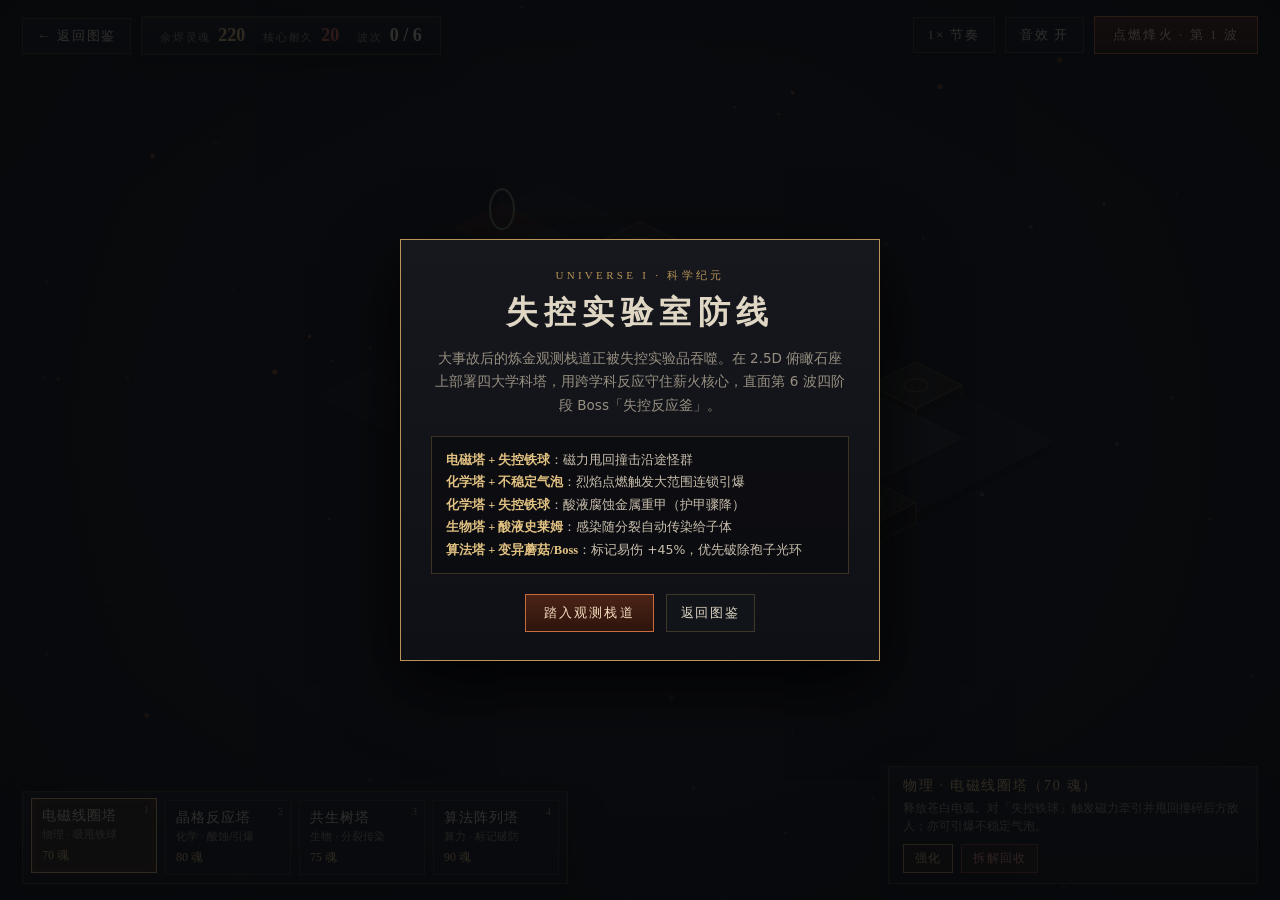
==== commit 3bf897ee: "Split clean parent/child pages, shared theme.css, and live animated mini-dioramas" ====
--- a/science-era.html
+++ b/science-era.html
@@ -476,7 +476,7 @@
 <div class="hud">
   <div class="hud-top">
     <div class="hud-left">
-      <a class="back-btn" href="index.html">← 返回图鉴</a>
+      <a class="back-btn" href="universe-science.html">← 返回图鉴</a>
       <div class="souls-panel stat-bar">
         <div class="stat-item"><span class="stat-label">余烬灵魂</span><span class="stat-val" id="soulsVal">220</span></div>
         <div class="stat-item"><span class="stat-label">核心耐久</span><span class="stat-val hp" id="hpVal">20</span></div>
@@ -564,7 +564,7 @@
     </div>
     <div class="modal-btns">
       <button class="wave-btn" id="startGameBtn">踏入观测栈道</button>
-      <a class="back-btn" href="index.html">返回图鉴</a>
+      <a class="back-btn" href="universe-science.html">返回图鉴</a>
     </div>
   </div>
 </div>
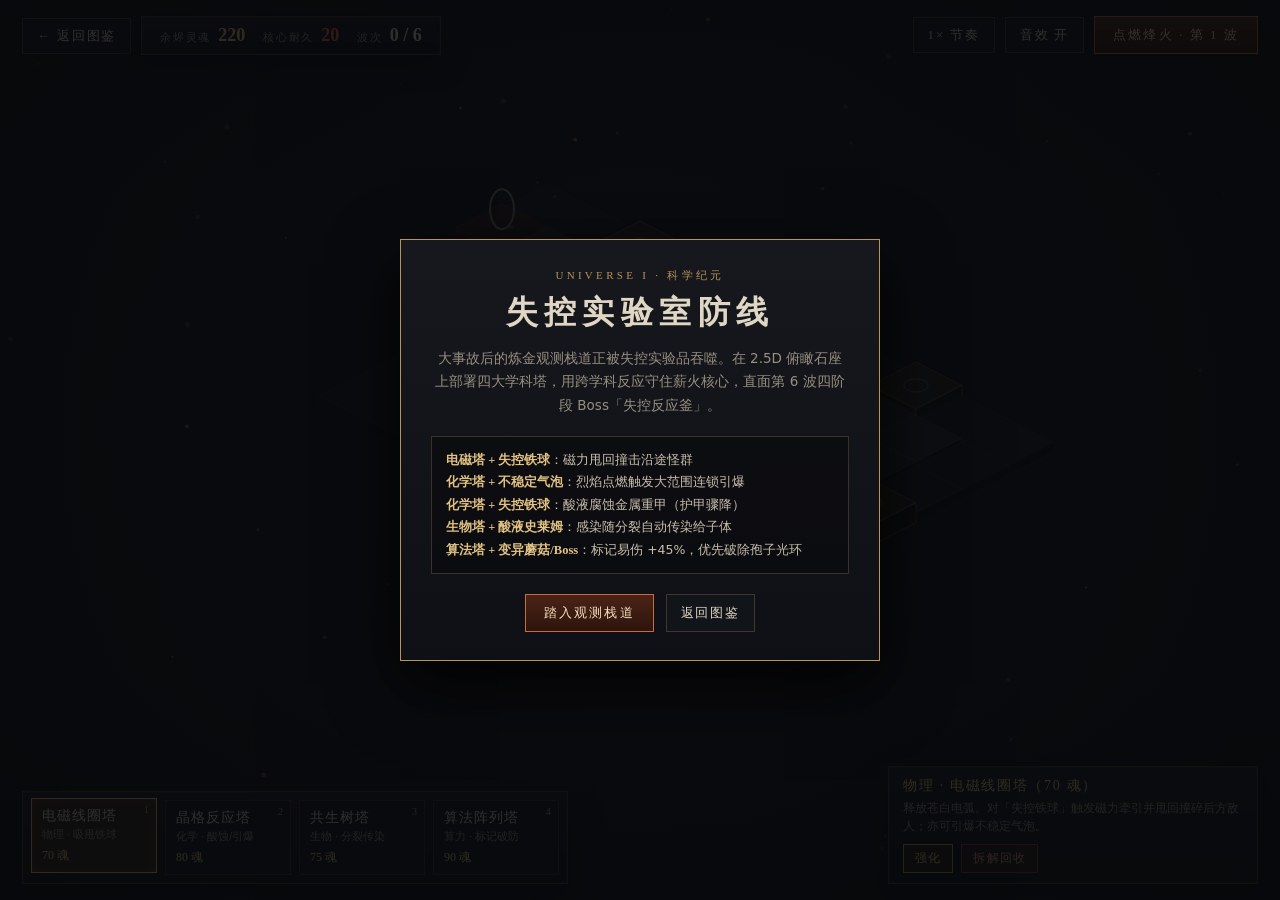
==== commit 459898d7: "Keep original atlas style (index.html) and 2.5D Chapter 1 TD (science-era.html); remove v2 UI" ====
--- a/science-era.html
+++ b/science-era.html
@@ -476,7 +476,7 @@
 <div class="hud">
   <div class="hud-top">
     <div class="hud-left">
-      <a class="back-btn" href="universe-science.html">← 返回图鉴</a>
+      <a class="back-btn" href="index.html">← 返回图鉴</a>
       <div class="souls-panel stat-bar">
         <div class="stat-item"><span class="stat-label">余烬灵魂</span><span class="stat-val" id="soulsVal">220</span></div>
         <div class="stat-item"><span class="stat-label">核心耐久</span><span class="stat-val hp" id="hpVal">20</span></div>
@@ -564,7 +564,7 @@
     </div>
     <div class="modal-btns">
       <button class="wave-btn" id="startGameBtn">踏入观测栈道</button>
-      <a class="back-btn" href="universe-science.html">返回图鉴</a>
+      <a class="back-btn" href="index.html">返回图鉴</a>
     </div>
   </div>
 </div>
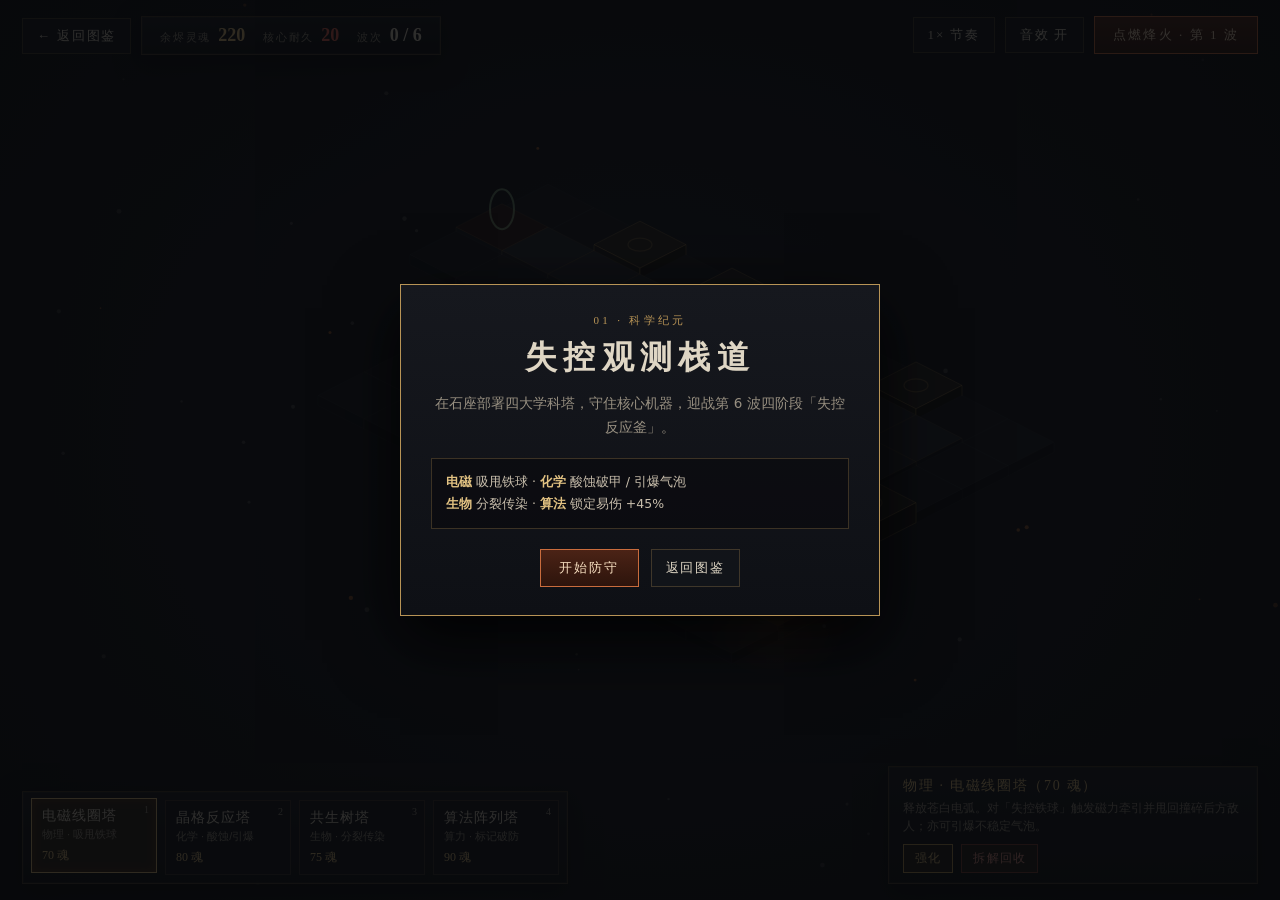
==== commit 77f9f9c5: "Refine index.html and science-era.html for cleaner, restrained layout" ====
--- a/science-era.html
+++ b/science-era.html
@@ -552,18 +552,15 @@
 <!-- 开场 / 结算弹窗 -->
 <div class="overlay" id="overlay">
   <div class="modal-card">
-    <div class="modal-kicker" id="modalKicker">UNIVERSE I · 科学纪元</div>
-    <h1 id="modalTitle">失控实验室防线</h1>
-    <p id="modalDesc">大事故后的炼金观测栈道正被失控实验品吞噬。在 2.5D 俯瞰石座上部署四大学科塔，用跨学科反应守住薪火核心，直面第 6 波四阶段 Boss「失控反应釜」。</p>
+    <div class="modal-kicker" id="modalKicker">01 · 科学纪元</div>
+    <h1 id="modalTitle">失控观测栈道</h1>
+    <p id="modalDesc">在石座部署四大学科塔，守住核心机器，迎战第 6 波四阶段「失控反应釜」。</p>
     <div class="combo-hints" id="modalHints">
-      <strong>电磁塔 + 失控铁球</strong>：磁力甩回撞击沿途怪群<br>
-      <strong>化学塔 + 不稳定气泡</strong>：烈焰点燃触发大范围连锁引爆<br>
-      <strong>化学塔 + 失控铁球</strong>：酸液腐蚀金属重甲（护甲骤降）<br>
-      <strong>生物塔 + 酸液史莱姆</strong>：感染随分裂自动传染给子体<br>
-      <strong>算法塔 + 变异蘑菇/Boss</strong>：标记易伤 +45%，优先破除孢子光环
+      <strong>电磁</strong> 吸甩铁球 · <strong>化学</strong> 酸蚀破甲 / 引爆气泡<br>
+      <strong>生物</strong> 分裂传染 · <strong>算法</strong> 锁定易伤 +45%
     </div>
     <div class="modal-btns">
-      <button class="wave-btn" id="startGameBtn">踏入观测栈道</button>
+      <button class="wave-btn" id="startGameBtn">开始防守</button>
       <a class="back-btn" href="index.html">返回图鉴</a>
     </div>
   </div>
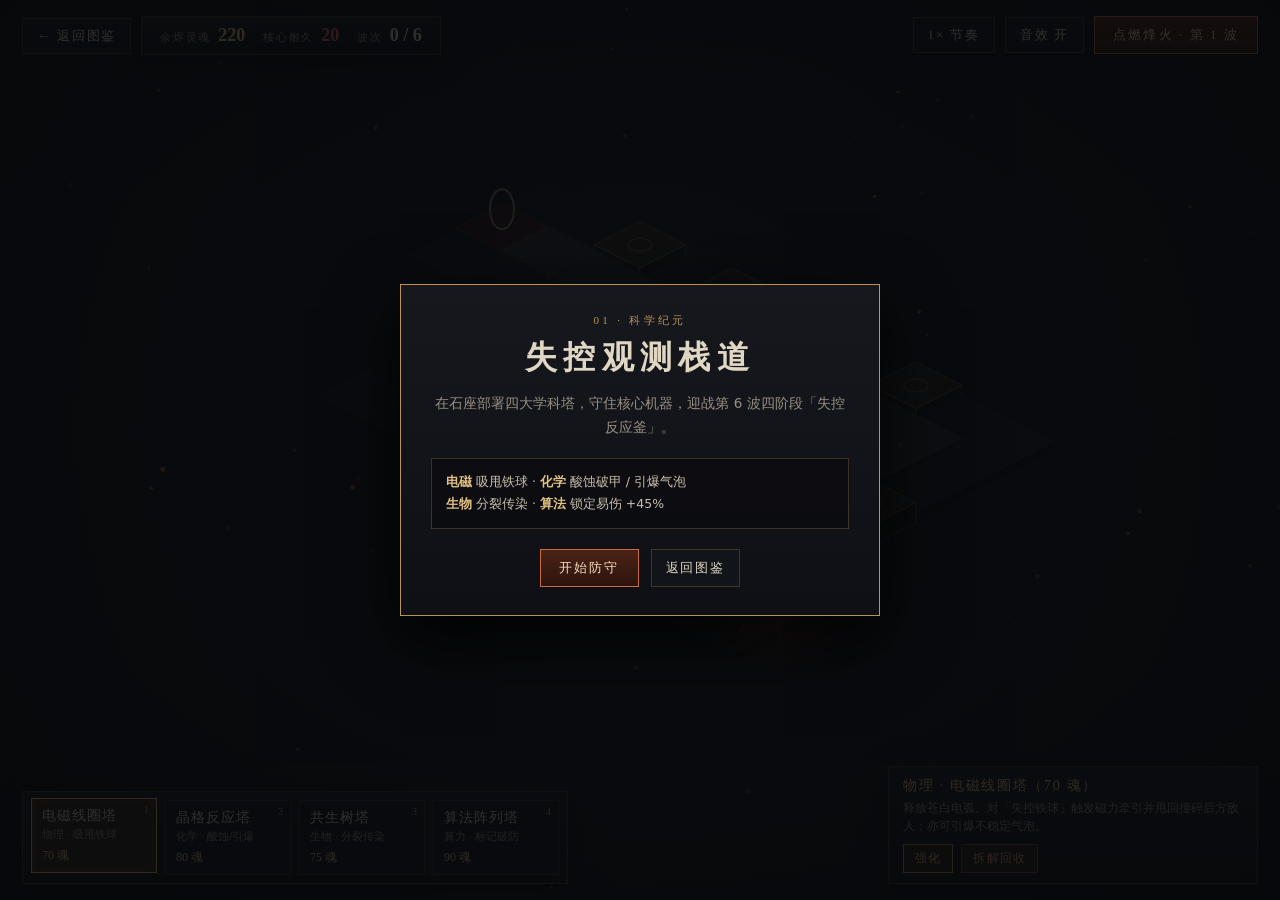
==== commit 8d95c253: "Replace old index.html completely with redesigned hub, subpages, and 2.5D Chapter 1 TD" ====
--- a/science-era.html
+++ b/science-era.html
@@ -476,7 +476,7 @@
 <div class="hud">
   <div class="hud-top">
     <div class="hud-left">
-      <a class="back-btn" href="index.html">← 返回图鉴</a>
+      <a class="back-btn" href="universe-science.html">← 返回图鉴</a>
       <div class="souls-panel stat-bar">
         <div class="stat-item"><span class="stat-label">余烬灵魂</span><span class="stat-val" id="soulsVal">220</span></div>
         <div class="stat-item"><span class="stat-label">核心耐久</span><span class="stat-val hp" id="hpVal">20</span></div>
@@ -561,7 +561,7 @@
     </div>
     <div class="modal-btns">
       <button class="wave-btn" id="startGameBtn">开始防守</button>
-      <a class="back-btn" href="index.html">返回图鉴</a>
+      <a class="back-btn" href="universe-science.html">返回图鉴</a>
     </div>
   </div>
 </div>
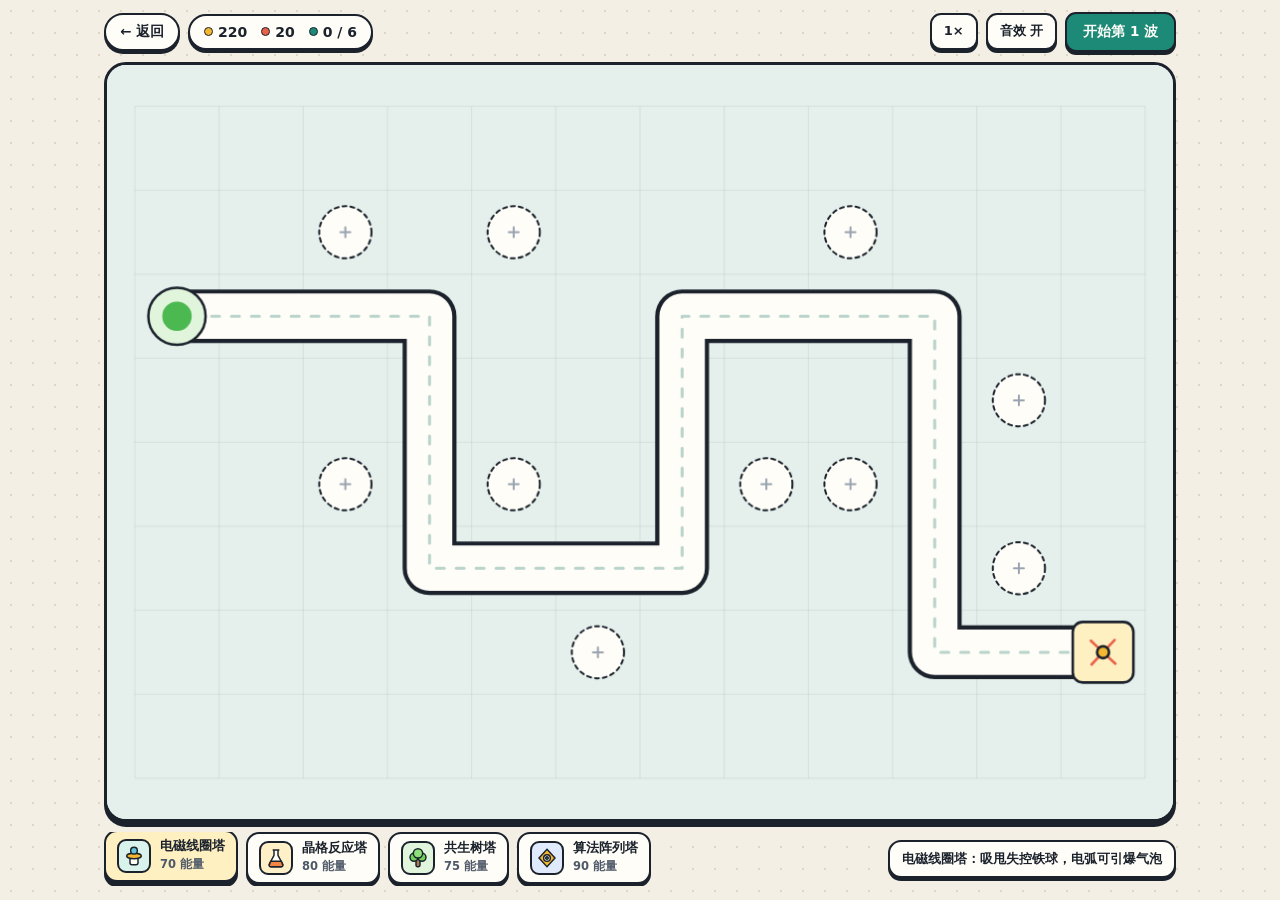
==== commit e2ff2c24: "移除 2.5D 魂系风格，统一第一章关卡与主页面明快手绘实验室画风并精简界面" ====
--- a/science-era.html
+++ b/science-era.html
@@ -3,567 +3,389 @@
 <head>
 <meta charset="utf-8">
 <meta name="viewport" content="width=device-width,initial-scale=1,maximum-scale=1,user-scalable=no">
-<title>星界守望 · 科学纪元（2.5D 魂系塔防）</title>
+<title>科学纪元 · 星界守望</title>
+<link rel="stylesheet" href="theme.css">
 <style>
-:root {
-  --void: #0a0b0e;
-  --stone: #16181e;
-  --stone-hi: #22252e;
-  --brass: #b89456;
-  --brass-hi: #e2c282;
-  --brass-dim: rgba(184, 148, 86, 0.28);
-  --ash: #dfd6c4;
-  --ash-dim: #978f80;
-  --ember: #d9622b;
-  --crimson: #9e2424;
-  --crimson-hi: #d43f3f;
-  --verdigris: #6ea378;
-  --arc: #7ab3cf;
-  --serif: "Songti SC", "STSong", "Noto Serif SC", "SimSun", Georgia, serif;
-  --sans: "PingFang SC", "Hiragino Sans GB", "Microsoft YaHei", system-ui, sans-serif;
-}
-
-*, *::before, *::after { box-sizing: border-box; user-select: none; }
-
 html, body {
-  margin: 0;
-  width: 100%;
   height: 100%;
   overflow: hidden;
-  background: var(--void);
-  color: var(--ash);
-  font-family: var(--sans);
+}
+
+.game-shell {
+  height: 100svh;
+  max-width: 1120px;
+  margin: 0 auto;
+  padding: 12px clamp(12px, 2.5vw, 24px) 14px;
+  display: flex;
+  flex-direction: column;
+  gap: 10px;
+}
+
+/* ---------- Top HUD ---------- */
+.hud-top {
+  display: flex;
+  align-items: center;
+  justify-content: space-between;
+  gap: 10px;
+  flex-wrap: wrap;
+}
+
+.hud-group {
+  display: flex;
+  align-items: center;
+  gap: 8px;
+}
+
+.stat-strip {
+  display: inline-flex;
+  align-items: center;
+  gap: 14px;
+  padding: 6px 14px;
+  background: var(--card);
+  border: var(--border);
+  border-radius: 999px;
+  box-shadow: var(--shadow-sm);
+  font-weight: 900;
+  font-size: 14px;
+  font-variant-numeric: tabular-nums;
+}
+
+.stat-item {
+  display: inline-flex;
+  align-items: center;
+  gap: 5px;
+}
+
+.stat-dot {
+  width: 9px;
+  height: 9px;
+  border-radius: 50%;
+  border: 1.8px solid var(--ink);
+}
+.stat-dot.energy { background: var(--lab-amber); }
+.stat-dot.hp { background: var(--lab-coral); }
+.stat-dot.wave { background: var(--lab-teal); }
+
+.ctrl-pill {
+  padding: 7px 12px;
+  background: var(--card);
+  border: var(--border);
+  border-radius: 11px;
+  box-shadow: var(--shadow-sm);
+  font-weight: 800;
+  font-size: 13px;
+  transition: transform 0.1s, box-shadow 0.1s, background 0.12s;
+}
+.ctrl-pill:hover { background: #fff7e2; transform: translateY(-1px); box-shadow: 0 4px 0 var(--ink); }
+.ctrl-pill:active { transform: translateY(2px); box-shadow: 0 1px 0 var(--ink); }
+.ctrl-pill.active { background: var(--lab-amber); }
+
+.btn-wave {
+  padding: 8px 16px;
+  background: var(--lab-teal);
+  color: #fffdf8;
+  border: var(--border);
+  border-radius: 11px;
+  box-shadow: var(--shadow-sm);
+  font-weight: 900;
+  font-size: 13.5px;
+  transition: transform 0.1s, box-shadow 0.1s, filter 0.12s;
+}
+.btn-wave:hover:not(:disabled) { filter: brightness(1.06); transform: translateY(-1px); box-shadow: 0 4px 0 var(--ink); }
+.btn-wave:active:not(:disabled) { transform: translateY(2px); box-shadow: 0 1px 0 var(--ink); }
+.btn-wave:disabled { background: #c9c2b4; color: #5b626c; cursor: default; box-shadow: 0 2px 0 var(--ink); }
+
+/* ---------- Board Stage ---------- */
+.stage-wrap {
+  position: relative;
+  flex: 1;
+  min-height: 0;
+  background: #e5f0ec;
+  border: 3px solid var(--ink);
+  border-radius: var(--radius-lg);
+  box-shadow: var(--shadow-md);
+  overflow: hidden;
 }
 
 #gameCanvas {
-  position: fixed;
-  inset: 0;
   width: 100%;
   height: 100%;
   display: block;
-  cursor: crosshair;
-}
-
-/* ---------- Vignette & Atmosphere ---------- */
-.vignette {
-  position: fixed;
-  inset: 0;
-  pointer-events: none;
-  background: radial-gradient(ellipse 76% 74% at 50% 48%, transparent 45%, rgba(6, 7, 10, 0.84) 100%);
-  z-index: 2;
-}
-
-/* ---------- HUD Layer ---------- */
-.hud {
-  position: fixed;
-  inset: 0;
-  pointer-events: none;
-  z-index: 5;
-  display: flex;
-  flex-direction: column;
-  justify-content: space-between;
-  padding: 16px 22px;
-}
-
-.hud-top {
-  display: flex;
-  align-items: flex-start;
-  justify-content: space-between;
-  gap: 16px;
-}
-
-.hud-left, .hud-right {
-  display: flex;
-  align-items: center;
-  gap: 10px;
-  pointer-events: auto;
-}
-
-.souls-panel {
-  background: linear-gradient(180deg, rgba(22, 24, 30, 0.92), rgba(12, 13, 17, 0.94));
-  border: 1px solid var(--brass-dim);
-  box-shadow: inset 0 0 0 1px rgba(255, 232, 185, 0.04), 0 8px 24px rgba(0, 0, 0, 0.65);
-}
-
-.back-btn, .ctrl-btn {
-  padding: 8px 14px;
-  background: rgba(18, 20, 26, 0.9);
-  border: 1px solid var(--brass-dim);
-  color: var(--ash);
-  font-family: var(--serif);
-  font-size: 13px;
-  letter-spacing: 0.14em;
-  cursor: pointer;
-  transition: border-color 0.2s, background 0.2s, color 0.2s;
-  text-decoration: none;
-  display: inline-flex;
-  align-items: center;
-  gap: 6px;
-}
-
-.back-btn:hover, .ctrl-btn:hover {
-  border-color: var(--brass-hi);
-  background: rgba(34, 36, 44, 0.95);
-  color: var(--brass-hi);
-}
-
-.ctrl-btn.active {
-  border-color: var(--ember);
-  color: #ffb178;
-  background: rgba(54, 28, 18, 0.85);
-}
-
-.stat-bar {
-  display: flex;
-  align-items: center;
-  gap: 18px;
-  padding: 8px 18px;
-}
-
-.stat-item {
-  display: flex;
-  align-items: baseline;
-  gap: 7px;
-}
-
-.stat-label {
-  font-family: var(--serif);
-  font-size: 11px;
-  letter-spacing: 0.16em;
-  color: var(--ash-dim);
-}
-
-.stat-val {
-  font-family: var(--serif);
-  font-size: 18px;
-  font-weight: 700;
-  color: var(--brass-hi);
-  font-variant-numeric: tabular-nums;
-}
-
-.stat-val.hp { color: #e06253; }
-.stat-val.wave { color: var(--ash); }
-
-.wave-btn {
-  padding: 9px 18px;
-  background: linear-gradient(180deg, #4b2316, #2d140c);
-  border: 1px solid #c96c3d;
-  color: #f6dec0;
-  font-family: var(--serif);
-  font-size: 13px;
-  letter-spacing: 0.16em;
-  cursor: pointer;
-  transition: filter 0.2s, border-color 0.2s;
-}
-
-.wave-btn:hover:not(:disabled) {
-  filter: brightness(1.18);
-  border-color: #f4a46b;
-}
-
-.wave-btn:disabled {
-  opacity: 0.4;
-  cursor: default;
-}
-
-/* ---------- Souls-like Boss Bar ---------- */
-.boss-wrap {
-  position: fixed;
+}
+
+/* Boss Bar (top-center inside board) */
+.boss-bar {
+  position: absolute;
+  top: 12px;
   left: 50%;
-  bottom: 122px;
   transform: translateX(-50%);
-  width: min(680px, 86vw);
-  z-index: 6;
+  width: min(440px, 86%);
+  padding: 8px 12px;
+  background: var(--card);
+  border: 2.5px solid var(--ink);
+  border-radius: 13px;
+  box-shadow: var(--shadow-sm);
   pointer-events: none;
   opacity: 0;
-  transition: opacity 0.6s ease;
-}
-
-.boss-wrap.show { opacity: 1; }
-
-.boss-head {
+  transition: opacity 0.25s ease;
+}
+.boss-bar.show { opacity: 1; }
+
+.boss-meta {
   display: flex;
   justify-content: space-between;
-  align-items: baseline;
+  align-items: center;
+  font-size: 12.5px;
+  font-weight: 900;
   margin-bottom: 5px;
-  padding: 0 2px;
-}
-
-.boss-name {
-  font-family: var(--serif);
-  font-size: 17px;
-  letter-spacing: 0.22em;
-  color: #efe2c8;
-  text-shadow: 0 2px 10px #000;
-}
-
-.boss-phase {
-  font-family: var(--serif);
-  font-size: 12px;
-  letter-spacing: 0.16em;
-  color: #e29d65;
-  text-shadow: 0 1px 6px #000;
-}
+}
+.boss-phase { color: var(--lab-coral); font-size: 11.5px; }
 
 .boss-track {
   position: relative;
-  height: 11px;
-  background: rgba(12, 10, 11, 0.92);
-  border: 1px solid #967746;
-  box-shadow: 0 4px 16px rgba(0, 0, 0, 0.8);
+  height: 10px;
+  background: #e6dfd1;
+  border: 2px solid var(--ink);
+  border-radius: 999px;
   overflow: hidden;
 }
-
 .boss-fill {
   height: 100%;
   width: 100%;
-  background: linear-gradient(90deg, #6d1414, #a82222 65%, #cf3838);
-  transition: width 0.15s linear;
-}
-
+  background: var(--lab-coral);
+  transition: width 0.12s linear;
+}
 .boss-shield {
   position: absolute;
   inset: 0;
-  background: linear-gradient(90deg, rgba(110, 163, 120, 0.35), rgba(154, 214, 152, 0.55));
+  background: rgba(111, 209, 92, 0.55);
   opacity: 0;
-  transition: opacity 0.25s;
-}
-
+  transition: opacity 0.2s;
+}
 .boss-shield.active { opacity: 1; }
 
-/* ---------- Bottom Dock: Tower Palette & Inspector ---------- */
+/* Wave Toast */
+.wave-toast {
+  position: absolute;
+  top: 14px;
+  left: 50%;
+  transform: translate(-50%, -8px);
+  padding: 6px 16px;
+  background: var(--lab-amber);
+  border: 2.5px solid var(--ink);
+  border-radius: 999px;
+  box-shadow: var(--shadow-sm);
+  font-weight: 900;
+  font-size: 13.5px;
+  pointer-events: none;
+  opacity: 0;
+  transition: opacity 0.25s, transform 0.25s;
+}
+.wave-toast.show { opacity: 1; transform: translate(-50%, 0); }
+
+/* ---------- Bottom Control Dock ---------- */
 .hud-bottom {
-  display: flex;
-  align-items: flex-end;
-  justify-content: space-between;
-  gap: 14px;
-}
-
-.tower-dock {
-  pointer-events: auto;
-  display: flex;
-  gap: 8px;
-  padding: 8px;
-}
-
-.tower-slot {
-  position: relative;
-  width: 126px;
-  padding: 8px 10px;
-  background: rgba(16, 18, 24, 0.9);
-  border: 1px solid rgba(184, 148, 86, 0.22);
-  color: var(--ash);
-  text-align: left;
-  cursor: pointer;
-  transition: border-color 0.18s, background 0.18s, transform 0.12s;
-}
-
-.tower-slot:hover {
-  border-color: var(--brass);
-  background: rgba(28, 31, 40, 0.95);
-}
-
-.tower-slot.selected {
-  border-color: var(--brass-hi);
-  background: rgba(42, 34, 24, 0.95);
-  box-shadow: inset 0 0 12px rgba(217, 98, 43, 0.22);
-  transform: translateY(-2px);
-}
-
-.tower-slot.poor { opacity: 0.48; }
-
-.slot-key {
-  position: absolute;
-  top: 5px;
-  right: 7px;
-  font-size: 10px;
-  color: var(--ash-dim);
-  font-family: var(--serif);
-}
-
-.slot-title {
-  display: block;
-  font-family: var(--serif);
-  font-size: 13.5px;
-  letter-spacing: 0.08em;
-  color: var(--ash);
-}
-
-.slot-sub {
-  display: block;
-  font-size: 11px;
-  color: var(--ash-dim);
-  margin: 2px 0 5px;
-}
-
-.slot-cost {
-  font-family: var(--serif);
-  font-size: 12px;
-  color: var(--brass-hi);
-}
-
-/* Selected Tower Inspector / Reaction Guide */
-.info-box {
-  pointer-events: auto;
-  width: min(370px, 42vw);
-  padding: 10px 14px;
-  min-height: 82px;
-}
-
-.info-head {
   display: flex;
   align-items: center;
   justify-content: space-between;
-  gap: 8px;
-  margin-bottom: 4px;
-}
-
-.info-title {
-  font-family: var(--serif);
-  font-size: 14px;
-  letter-spacing: 0.12em;
-  color: var(--brass-hi);
-}
-
-.info-desc {
-  margin: 0;
-  font-size: 12px;
-  color: var(--ash-dim);
-  line-height: 1.55;
-}
-
-.info-actions {
+  gap: 10px;
+}
+
+.tower-dock {
   display: flex;
   gap: 8px;
-  margin-top: 8px;
+  flex-wrap: nowrap;
+  overflow-x: auto;
+  padding-bottom: 2px;
+}
+
+.tower-btn {
+  display: flex;
+  align-items: center;
+  gap: 9px;
+  padding: 7px 11px;
+  background: var(--card);
+  border: var(--border);
+  border-radius: 13px;
+  box-shadow: var(--shadow-sm);
+  text-align: left;
+  flex: none;
+  transition: transform 0.1s, box-shadow 0.1s, background 0.12s;
+}
+.tower-btn:hover { background: #fff7e2; transform: translateY(-1px); box-shadow: 0 4px 0 var(--ink); }
+.tower-btn.selected { background: #fff0c2; transform: translateY(-2px); box-shadow: 0 5px 0 var(--ink); }
+.tower-btn.poor { opacity: 0.52; }
+
+.tower-ico {
+  width: 34px;
+  height: 34px;
+  border-radius: 9px;
+  border: 2px solid var(--ink);
+  display: grid;
+  place-items: center;
+  flex: none;
+}
+.tower-ico svg { width: 24px; height: 24px; }
+.tower-ico.teal { background: #daf2ec; }
+.tower-ico.amber { background: #fff0c7; }
+.tower-ico.green { background: #e1f5dc; }
+.tower-ico.blue { background: #dfebfc; }
+
+.tower-name { display: block; font-weight: 900; font-size: 13px; line-height: 1.15; }
+.tower-cost { display: block; font-size: 11.5px; font-weight: 800; color: var(--ink-soft); margin-top: 2px; }
+
+.action-bar {
+  display: flex;
+  align-items: center;
+  justify-content: flex-end;
+  gap: 8px;
+  min-width: 240px;
+  padding: 8px 12px;
+  background: var(--card);
+  border: var(--border);
+  border-radius: 13px;
+  box-shadow: var(--shadow-sm);
+  font-size: 12.5px;
+  font-weight: 800;
+  color: var(--ink-soft);
+}
+
+.action-bar .sel-label {
+  color: var(--ink);
+  margin-right: auto;
+  white-space: nowrap;
 }
 
 .mini-btn {
   padding: 5px 11px;
-  background: rgba(34, 29, 22, 0.92);
-  border: 1px solid var(--brass);
-  color: var(--brass-hi);
-  font-family: var(--serif);
+  border: 2px solid var(--ink);
+  border-radius: 8px;
+  background: var(--lab-amber);
+  color: var(--ink);
+  font-weight: 900;
   font-size: 12px;
-  letter-spacing: 0.1em;
-  cursor: pointer;
-}
-
-.mini-btn:hover:not(:disabled) { background: rgba(62, 48, 30, 0.95); }
-.mini-btn:disabled { opacity: 0.35; cursor: default; }
-.mini-btn.sell { border-color: #7d3c33; color: #e29589; }
-
-/* ---------- Souls-like Full-Width Banner ---------- */
-.banner {
-  position: fixed;
-  left: 0;
-  right: 0;
-  top: 40%;
-  transform: translateY(-50%);
-  z-index: 10;
-  pointer-events: none;
-  text-align: center;
-  padding: 26px 20px;
-  background: linear-gradient(90deg, transparent, rgba(8, 8, 11, 0.88) 22%, rgba(8, 8, 11, 0.88) 78%, transparent);
-  border-top: 1px solid rgba(184, 148, 86, 0.24);
-  border-bottom: 1px solid rgba(184, 148, 86, 0.24);
-  opacity: 0;
-  transition: opacity 0.45s ease;
-}
-
-.banner.show { opacity: 1; }
-
-.banner-main {
-  font-family: var(--serif);
-  font-size: clamp(1.8rem, 4.4vw, 3.2rem);
-  letter-spacing: 0.34em;
-  padding-left: 0.34em;
-  color: #e4c485;
-  text-shadow: 0 4px 20px #000;
-}
-
-.banner.death .banner-main { color: #b92c2c; }
-.banner.victory .banner-main { color: #f0c978; }
-
-.banner-sub {
-  margin-top: 6px;
-  font-family: var(--serif);
-  font-size: 13px;
-  letter-spacing: 0.26em;
-  color: var(--ash-dim);
-}
-
-/* ---------- End / Intro Overlay ---------- */
-.overlay {
-  position: fixed;
+  white-space: nowrap;
+}
+.mini-btn:disabled { opacity: 0.4; cursor: default; }
+.mini-btn.sell { background: #fde3dc; color: #9c2b1b; }
+
+/* End Modal */
+.end-overlay {
+  position: absolute;
   inset: 0;
-  z-index: 15;
-  background: rgba(8, 9, 12, 0.82);
+  background: rgba(27, 34, 44, 0.45);
   display: grid;
   place-items: center;
-  padding: 20px;
-}
-
-.overlay[hidden] { display: none; }
-
-.modal-card {
-  width: min(480px, 94vw);
-  padding: 28px 30px;
+  padding: 16px;
+  z-index: 10;
+}
+.end-overlay[hidden] { display: none; }
+
+.end-card {
+  width: min(360px, 92%);
+  padding: 22px 24px;
+  background: var(--card);
+  border: 3px solid var(--ink);
+  border-radius: var(--radius-lg);
+  box-shadow: 0 8px 0 var(--ink);
   text-align: center;
-  background: linear-gradient(180deg, #16181e, #0e1015);
-  border: 1px solid var(--brass);
-  box-shadow: 0 24px 64px rgba(0, 0, 0, 0.85);
-}
-
-.modal-kicker {
-  font-family: var(--serif);
-  font-size: 11px;
-  letter-spacing: 0.3em;
-  color: var(--brass);
-  margin-bottom: 8px;
-}
-
-.modal-card h1 {
-  margin: 0 0 12px;
-  font-family: var(--serif);
-  font-size: 2rem;
-  font-weight: 600;
-  letter-spacing: 0.2em;
-  color: var(--ash);
-}
-
-.modal-card p {
+}
+.end-card h2 {
+  margin: 0 0 8px;
+  font-family: var(--font-display);
+  font-size: 1.65rem;
+  font-weight: 900;
+}
+.end-card p {
   margin: 0 0 18px;
+  color: var(--ink-soft);
   font-size: 13.5px;
-  color: var(--ash-dim);
-  line-height: 1.75;
-}
-
-.combo-hints {
-  text-align: left;
-  padding: 12px 14px;
-  margin-bottom: 20px;
-  background: rgba(10, 11, 15, 0.72);
-  border: 1px solid var(--brass-dim);
-  font-size: 12.5px;
-  color: #c8beac;
-  line-height: 1.8;
-}
-
-.combo-hints strong { color: var(--brass-hi); font-family: var(--serif); }
-
-.modal-btns {
+  font-weight: 700;
+}
+.end-actions {
   display: flex;
   justify-content: center;
-  gap: 12px;
-}
-
-@media (max-width: 860px) {
-  .hud { padding: 10px; }
+  gap: 10px;
+}
+
+@media (max-width: 820px) {
   .hud-bottom { flex-direction: column; align-items: stretch; }
-  .tower-dock { justify-content: space-between; overflow-x: auto; }
-  .tower-slot { min-width: 102px; flex: 1; }
-  .info-box { width: 100%; }
-  .boss-wrap { bottom: 205px; }
+  .action-bar { min-width: 0; justify-content: space-between; }
 }
 </style>
 </head>
 <body>
-<canvas id="gameCanvas"></canvas>
-<div class="vignette"></div>
-
-<!-- 顶部与底部 HUD -->
-<div class="hud">
-  <div class="hud-top">
-    <div class="hud-left">
-      <a class="back-btn" href="universe-science.html">← 返回图鉴</a>
-      <div class="souls-panel stat-bar">
-        <div class="stat-item"><span class="stat-label">余烬灵魂</span><span class="stat-val" id="soulsVal">220</span></div>
-        <div class="stat-item"><span class="stat-label">核心耐久</span><span class="stat-val hp" id="hpVal">20</span></div>
-        <div class="stat-item"><span class="stat-label">波次</span><span class="stat-val wave" id="waveVal">0 / 6</span></div>
+<div class="game-shell">
+  <header class="hud-top">
+    <div class="hud-group">
+      <a class="pill-btn" href="universe-science.html">← 返回</a>
+      <div class="stat-strip" aria-label="战局状态">
+        <span class="stat-item"><span class="stat-dot energy"></span><span id="energyVal">220</span></span>
+        <span class="stat-item"><span class="stat-dot hp"></span><span id="hpVal">20</span></span>
+        <span class="stat-item"><span class="stat-dot wave"></span><span id="waveVal">0 / 6</span></span>
       </div>
     </div>
-    <div class="hud-right">
-      <button class="ctrl-btn" id="speedBtn">1× 节奏</button>
-      <button class="ctrl-btn" id="muteBtn">音效 开</button>
-      <button class="wave-btn" id="nextWaveBtn">点燃烽火 · 下一波</button>
+    <div class="hud-group">
+      <button class="ctrl-pill" id="speedBtn">1×</button>
+      <button class="ctrl-pill" id="muteBtn">音效 开</button>
+      <button class="btn-wave" id="nextWaveBtn">开始第 1 波</button>
     </div>
-  </div>
-
-  <div class="hud-bottom">
-    <div class="souls-panel tower-dock" id="towerDock">
-      <button class="tower-slot selected" data-tower="physics">
-        <span class="slot-key">1</span>
-        <span class="slot-title">电磁线圈塔</span>
-        <span class="slot-sub">物理 · 吸甩铁球</span>
-        <span class="slot-cost">70 魂</span>
+  </header>
+
+  <main class="stage-wrap">
+    <canvas id="gameCanvas"></canvas>
+
+    <div class="boss-bar" id="bossBar">
+      <div class="boss-meta">
+        <span>失控反应釜</span>
+        <span class="boss-phase" id="bossPhase">阶段 1 · 产怪</span>
+      </div>
+      <div class="boss-track">
+        <div class="boss-fill" id="bossFill"></div>
+        <div class="boss-shield" id="bossShield"></div>
+      </div>
+    </div>
+
+    <div class="wave-toast" id="waveToast"></div>
+
+    <div class="end-overlay" id="endOverlay" hidden>
+      <div class="end-card">
+        <h2 id="endTitle">防守成功</h2>
+        <p id="endDesc"></p>
+        <div class="end-actions">
+          <button class="btn-game teal" id="restartBtn">再来一局</button>
+          <a class="btn-game ghost" href="index.html">返回大厅</a>
+        </div>
+      </div>
+    </div>
+  </main>
+
+  <footer class="hud-bottom">
+    <div class="tower-dock" id="towerDock">
+      <button class="tower-btn selected" data-tower="physics" title="快捷键 1">
+        <span class="tower-ico teal"><svg viewBox="0 0 36 36" fill="none" stroke="#1b222c" stroke-width="2.2" stroke-linecap="round"><rect x="12" y="18" width="12" height="13" rx="3" fill="#fffdf8"/><ellipse cx="18" cy="18" rx="11" ry="4" fill="#f4b731"/><circle cx="18" cy="10" r="5" fill="#63c5da"/></svg></span>
+        <span><span class="tower-name">电磁线圈塔</span><span class="tower-cost">70 能量</span></span>
       </button>
-      <button class="tower-slot" data-tower="chemistry">
-        <span class="slot-key">2</span>
-        <span class="slot-title">晶格反应塔</span>
-        <span class="slot-sub">化学 · 酸蚀/引爆</span>
-        <span class="slot-cost">80 魂</span>
+      <button class="tower-btn" data-tower="chemistry" title="快捷键 2">
+        <span class="tower-ico amber"><svg viewBox="0 0 36 36" fill="none" stroke="#1b222c" stroke-width="2.2" stroke-linejoin="round"><path d="M13 6h10m-8 0v8l-7 13a3 3 0 0 0 3 4h14a3 3 0 0 0 3-4l-7-13V6" fill="#fffdf8"/><path d="M10 23h16l2 5a2 2 0 0 1-2 3H10a2 2 0 0 1-2-3z" fill="#f48442"/></svg></span>
+        <span><span class="tower-name">晶格反应塔</span><span class="tower-cost">80 能量</span></span>
       </button>
-      <button class="tower-slot" data-tower="biology">
-        <span class="slot-key">3</span>
-        <span class="slot-title">共生树塔</span>
-        <span class="slot-sub">生物 · 分裂传染</span>
-        <span class="slot-cost">75 魂</span>
+      <button class="tower-btn" data-tower="biology" title="快捷键 3">
+        <span class="tower-ico green"><svg viewBox="0 0 36 36" fill="none" stroke="#1b222c" stroke-width="2.2"><rect x="15" y="20" width="6" height="11" rx="2" fill="#a67c52"/><circle cx="12" cy="17" r="6" fill="#6fd15c"/><circle cx="24" cy="17" r="6" fill="#6fd15c"/><circle cx="18" cy="11" r="7" fill="#8ce079"/></svg></span>
+        <span><span class="tower-name">共生树塔</span><span class="tower-cost">75 能量</span></span>
       </button>
-      <button class="tower-slot" data-tower="compute">
-        <span class="slot-key">4</span>
-        <span class="slot-title">算法阵列塔</span>
-        <span class="slot-sub">算力 · 标记破防</span>
-        <span class="slot-cost">90 魂</span>
+      <button class="tower-btn" data-tower="compute" title="快捷键 4">
+        <span class="tower-ico blue"><svg viewBox="0 0 36 36" fill="none" stroke="#1b222c" stroke-width="2.2"><polygon points="18,5 30,18 18,31 6,18" fill="#f4b731"/><circle cx="18" cy="18" r="5" fill="#fffdf8"/><circle cx="18" cy="18" r="2" fill="#3b7dd8"/></svg></span>
+        <span><span class="tower-name">算法阵列塔</span><span class="tower-cost">90 能量</span></span>
       </button>
     </div>
 
-    <div class="souls-panel info-box" id="infoBox">
-      <div class="info-head">
-        <span class="info-title" id="infoTitle">物理 · 电磁线圈塔</span>
-      </div>
-      <p class="info-desc" id="infoDesc">点击地图上的青铜石座建塔。磁力可吸附「失控铁球」并甩回撞碎后方怪群，过载电弧亦可点燃易爆气泡。</p>
-      <div class="info-actions" id="infoActions" hidden>
-        <button class="mini-btn" id="upgradeBtn">强化</button>
-        <button class="mini-btn sell" id="sellBtn">拆解回收</button>
-      </div>
+    <div class="action-bar" id="actionBar">
+      <span class="sel-label" id="actionTip">点击空位建造 · 电磁甩铁球 / 化学引爆气泡</span>
+      <button class="mini-btn" id="upgradeBtn" hidden>升级</button>
+      <button class="mini-btn sell" id="sellBtn" hidden>拆除</button>
     </div>
-  </div>
-</div>
-
-<!-- 魂系 Boss 底部血条 -->
-<div class="boss-wrap" id="bossWrap">
-  <div class="boss-head">
-    <span class="boss-name">失控反应釜 · 炼金巨像</span>
-    <span class="boss-phase" id="bossPhase">阶段一 · 泄压产怪</span>
-  </div>
-  <div class="boss-track">
-    <div class="boss-fill" id="bossFill"></div>
-    <div class="boss-shield" id="bossShield"></div>
-  </div>
-</div>
-
-<!-- 魂系全宽横幅 -->
-<div class="banner" id="banner">
-  <div class="banner-main" id="bannerMain">薪 火 初 燃</div>
-  <div class="banner-sub" id="bannerSub">FIRST WAVE APPROACHES</div>
-</div>
-
-<!-- 开场 / 结算弹窗 -->
-<div class="overlay" id="overlay">
-  <div class="modal-card">
-    <div class="modal-kicker" id="modalKicker">01 · 科学纪元</div>
-    <h1 id="modalTitle">失控观测栈道</h1>
-    <p id="modalDesc">在石座部署四大学科塔，守住核心机器，迎战第 6 波四阶段「失控反应釜」。</p>
-    <div class="combo-hints" id="modalHints">
-      <strong>电磁</strong> 吸甩铁球 · <strong>化学</strong> 酸蚀破甲 / 引爆气泡<br>
-      <strong>生物</strong> 分裂传染 · <strong>算法</strong> 锁定易伤 +45%
-    </div>
-    <div class="modal-btns">
-      <button class="wave-btn" id="startGameBtn">开始防守</button>
-      <a class="back-btn" href="universe-science.html">返回图鉴</a>
-    </div>
-  </div>
+  </footer>
 </div>
 
 <script>
@@ -572,131 +394,85 @@
   const ctx = canvas.getContext('2d');
   const byId = id => document.getElementById(id);
 
-  // ---------- 2.5D Isometric Map Definition (12 x 10 grid) ----------
+  try {
+    const b = localStorage.getItem('atlas.brightness');
+    if (b) document.documentElement.style.filter = `brightness(${b}%)`;
+  } catch {}
+
+  // ---------- Clean Top-Down Lab Board (12 x 8) ----------
   const COLS = 12;
-  const ROWS = 10;
-
-  // Path waypoints in grid coordinates (winding stone causeway)
+  const ROWS = 8;
+
   const PATH = [
     { x: 0, y: 2 },
     { x: 3, y: 2 },
-    { x: 3, y: 6 },
-    { x: 6, y: 6 },
+    { x: 3, y: 5 },
+    { x: 6, y: 5 },
     { x: 6, y: 2 },
     { x: 9, y: 2 },
-    { x: 9, y: 7 },
-    { x: 11, y: 7 }
+    { x: 9, y: 6 },
+    { x: 11, y: 6 }
   ];
 
-  // Build path cell lookup
-  const pathSet = new Set();
-  for (let i = 0; i < PATH.length - 1; i++) {
-    const a = PATH[i], b = PATH[i + 1];
-    const dx = Math.sign(b.x - a.x), dy = Math.sign(b.y - a.y);
-    let cx = a.x, cy = a.y;
-    while (true) {
-      pathSet.add(`${cx},${cy}`);
-      if (cx === b.x && cy === b.y) break;
-      cx += dx; cy += dy;
-    }
-  }
-
-  // Elevated Brass/Stone Tower Pedestals (10 strategic slots)
   const PADS = [
     { x: 2, y: 1 }, { x: 4, y: 1 }, { x: 2, y: 4 }, { x: 4, y: 4 },
-    { x: 5, y: 7 }, { x: 7, y: 4 }, { x: 8, y: 1 }, { x: 8, y: 5 },
-    { x: 10, y: 4 }, { x: 10, y: 6 }
+    { x: 5, y: 6 }, { x: 7, y: 4 }, { x: 8, y: 1 }, { x: 8, y: 4 },
+    { x: 10, y: 3 }, { x: 10, y: 5 }
   ];
 
-  // ---------- Tower Specs ----------
   const TOWERS = {
-    physics: {
-      name: '电磁线圈塔', discipline: '物理', cost: 70, upgradeCost: [90, 130],
-      range: 2.75, rate: 1.05, dmg: 26, color: '#7ab3cf', accent: '#c9e8f5',
-      desc: '释放苍白电弧。对「失控铁球」触发磁力牵引并甩回撞碎后方敌人；亦可引爆不稳定气泡。'
-    },
-    chemistry: {
-      name: '晶格反应塔', discipline: '化学', cost: 80, upgradeCost: [100, 145],
-      range: 2.6, rate: 0.95, dmg: 30, color: '#d9622b', accent: '#ffba66',
-      desc: '投掷炼金酸火瓶。酸液大幅腐蚀铁球重甲；烈焰可瞬间引爆「不稳定气泡」引发连锁轰炸。'
-    },
-    biology: {
-      name: '共生树塔', discipline: '生物', cost: 75, upgradeCost: [95, 135],
-      range: 2.7, rate: 1.2, dmg: 18, color: '#6ea378', accent: '#a8d9a3',
-      desc: '发射枯白孢子藤蔓，附带持续感染与减速。击杀受感染的「酸液史莱姆」时，毒素会随分裂继续传染。'
-    },
-    compute: {
-      name: '算法阵列塔', discipline: '计算机', cost: 90, upgradeCost: [110, 155],
-      range: 3.6, rate: 1.5, dmg: 16, color: '#cfa968', accent: '#f5dfa8',
-      desc: '超远射程，优先锁定「变异蘑菇」与 Boss 施加【算法标记】（承受伤害 +45%），大幅提升集火效率。'
-    }
+    physics:   { name: '电磁线圈塔', cost: 70, upgradeCost: [90, 130], range: 2.75, rate: 1.05, dmg: 26, color: '#2ea8b8', tip: '吸甩失控铁球，电弧可引爆气泡' },
+    chemistry: { name: '晶格反应塔', cost: 80, upgradeCost: [100, 145], range: 2.6,  rate: 0.95, dmg: 30, color: '#e8624a', tip: '酸液腐蚀铁球护甲，烈焰连爆气泡' },
+    biology:   { name: '共生树塔',   cost: 75, upgradeCost: [95, 135], range: 2.7,  rate: 1.2,  dmg: 18, color: '#4cb850', tip: '感染减速，史莱姆分裂时继续传染' },
+    compute:   { name: '算法阵列塔', cost: 90, upgradeCost: [110, 155], range: 3.6,  rate: 1.5,  dmg: 16, color: '#3b7dd8', tip: '优先锁定蘑菇与 Boss，易伤 +45%' }
   };
 
-  // ---------- Enemy Specs (faithful to plan.md) ----------
   const ENEMIES = {
-    slime: { name: '酸液史莱姆', hp: 95, speed: 1.15, armor: 0, reward: 16, radius: 13, color: '#699e63', split: true },
-    miniSlime: { name: '分裂小史莱姆', hp: 38, speed: 1.55, armor: 0, reward: 6, radius: 9, color: '#83ba7c', split: false },
-    ironball: { name: '失控铁球', hp: 290, speed: 0.62, armor: 0.7, reward: 32, radius: 16, color: '#58606d', magnetic: true },
-    bubble: { name: '不稳定气泡', hp: 62, speed: 1.85, armor: 0, reward: 18, radius: 12, color: '#e08943', volatile: true },
-    mushroom: { name: '变异蘑菇', hp: 175, speed: 0.85, armor: 0.15, reward: 30, radius: 15, color: '#b5a28c', aura: true },
-    boss: { name: '失控反应釜', hp: 2800, speed: 0.36, armor: 0.25, reward: 300, radius: 28, color: '#8d4029', isBoss: true }
+    slime:     { name: '酸液史莱姆', hp: 95,   speed: 1.15, armor: 0,    reward: 16, radius: 13, color: '#6fd15c', split: true },
+    miniSlime: { name: '小史莱姆',   hp: 38,   speed: 1.55, armor: 0,    reward: 6,  radius: 9,  color: '#8ee07d', split: false },
+    ironball:  { name: '失控铁球',   hp: 290,  speed: 0.62, armor: 0.7,  reward: 32, radius: 16, color: '#6d7888', magnetic: true },
+    bubble:    { name: '不稳定气泡', hp: 62,   speed: 1.85, armor: 0,    reward: 18, radius: 12, color: '#f9825c', volatile: true },
+    mushroom:  { name: '变异蘑菇',   hp: 175,  speed: 0.85, armor: 0.15, reward: 30, radius: 15, color: '#c9795b', aura: true },
+    boss:      { name: '失控反应釜', hp: 2800, speed: 0.36, armor: 0.25, reward: 300, radius: 26, color: '#9c422c', isBoss: true }
   };
 
-  // ---------- 6 Curated Waves ----------
   const WAVES = [
-    {
-      title: '第一波 · 培养皿碎裂', sub: 'ACID SLIMES ESCAPING',
-      groups: [{ type: 'slime', count: 7, gap: 1.15 }]
-    },
-    {
-      title: '第二波 · 失控磁铁与易爆泡', sub: 'IRON SPHERES & VOLATILE BUBBLES',
-      groups: [
-        { type: 'ironball', count: 2, gap: 2.2 },
-        { type: 'bubble', count: 6, gap: 0.75 },
-        { type: 'slime', count: 4, gap: 1.0 }
-      ]
-    },
-    {
-      title: '第三波 · 孢子迷雾蔓延', sub: 'MUTANT MUSHROOM AURA',
-      groups: [
-        { type: 'mushroom', count: 2, gap: 2.4 },
-        { type: 'slime', count: 6, gap: 0.85 },
-        { type: 'ironball', count: 2, gap: 2.0 }
-      ]
-    },
-    {
-      title: '第四波 · 连锁失衡', sub: 'VOLATILE SWARM',
-      groups: [
-        { type: 'bubble', count: 10, gap: 0.55 },
-        { type: 'ironball', count: 3, gap: 1.8 },
-        { type: 'mushroom', count: 2, gap: 2.2 }
-      ]
-    },
-    {
-      title: '第五波 · 全实验体暴走', sub: 'CONTAINMENT BREACH',
-      groups: [
-        { type: 'ironball', count: 3, gap: 1.6 },
-        { type: 'mushroom', count: 3, gap: 1.7 },
-        { type: 'slime', count: 8, gap: 0.75 },
-        { type: 'bubble', count: 8, gap: 0.5 }
-      ]
-    },
-    {
-      title: '最终波 · 失控反应釜降临', sub: 'THE RUNAWAY REACTOR AWAKENS',
-      groups: [
-        { type: 'mushroom', count: 2, gap: 2.2 },
-        { type: 'boss', count: 1, gap: 2.5 },
-        { type: 'ironball', count: 2, gap: 3.0 }
-      ]
-    }
+    { label: '第 1 波 · 酸液史莱姆', groups: [{ type: 'slime', count: 7, gap: 1.1 }] },
+    { label: '第 2 波 · 铁球与易爆气泡', groups: [{ type: 'ironball', count: 2, gap: 2.1 }, { type: 'bubble', count: 6, gap: 0.75 }, { type: 'slime', count: 4, gap: 0.95 }] },
+    { label: '第 3 波 · 变异蘑菇护盾', groups: [{ type: 'mushroom', count: 2, gap: 2.3 }, { type: 'slime', count: 6, gap: 0.85 }, { type: 'ironball', count: 2, gap: 2.0 }] },
+    { label: '第 4 波 · 高速气泡群', groups: [{ type: 'bubble', count: 10, gap: 0.55 }, { type: 'ironball', count: 3, gap: 1.8 }, { type: 'mushroom', count: 2, gap: 2.2 }] },
+    { label: '第 5 波 · 实验体混编', groups: [{ type: 'ironball', count: 3, gap: 1.6 }, { type: 'mushroom', count: 3, gap: 1.7 }, { type: 'slime', count: 8, gap: 0.75 }, { type: 'bubble', count: 8, gap: 0.5 }] },
+    { label: '最终波 · 失控反应釜', groups: [{ type: 'mushroom', count: 2, gap: 2.2 }, { type: 'boss', count: 1, gap: 2.5 }, { type: 'ironball', count: 2, gap: 3.0 }] }
   ];
 
-  // ---------- Game State ----------
-  let W = 0, H = 0, TILE_W = 84, TILE_H = 44, ORIGIN_X = 0, ORIGIN_Y = 0;
-  let state = 'intro'; // intro | playing | victory | defeat
-  let souls = 220;
+  // ---------- Viewport / Grid Geometry ----------
+  let W = 0, H = 0, CELL = 64, OX = 0, OY = 0;
+
+  function resize() {
+    const rect = canvas.parentElement.getBoundingClientRect();
+    const dpr = Math.min(window.devicePixelRatio || 1, 2);
+    W = rect.width;
+    H = rect.height;
+    canvas.width = Math.round(W * dpr);
+    canvas.height = Math.round(H * dpr);
+    ctx.setTransform(dpr, 0, 0, dpr, 0, 0);
+
+    const padX = 28, padY = 24;
+    CELL = Math.max(34, Math.min((W - padX * 2) / COLS, (H - padY * 2) / ROWS));
+    OX = (W - COLS * CELL) * 0.5;
+    OY = (H - ROWS * CELL) * 0.5;
+  }
+  window.addEventListener('resize', resize);
+  resize();
+
+  const toScreen = (gx, gy) => ({ x: OX + (gx + 0.5) * CELL, y: OY + (gy + 0.5) * CELL });
+
+  // ---------- State ----------
+  let state = 'playing'; // playing | victory | defeat
+  let energy = 220;
   let coreHp = 20;
   let waveIdx = 0;
+  let waveActive = false;
   let gameSpeed = 1;
   let muted = false;
   let selectedTool = 'physics';
@@ -708,24 +484,14 @@
   const projectiles = [];
   const particles = [];
   const floatTexts = [];
-  const ashMotes = Array.from({ length: 58 }, () => ({
-    x: Math.random(), y: Math.random(),
-    vx: (Math.random() - 0.5) * 0.015,
-    vy: -0.012 - Math.random() * 0.025,
-    r: 0.8 + Math.random() * 1.8,
-    ember: Math.random() < 0.32,
-    phase: Math.random() * Math.PI * 2
-  }));
-
   let spawnQueue = [];
   let spawnTimer = 0;
-  let waveActive = false;
+  let toastTimer = 0;
   let shakeTime = 0;
   let shakeMag = 0;
-  let bannerTimer = 0;
   let nextEnemyId = 1;
 
-  // ---------- Web Audio (Souls-like Heavy Chimes & Impacts) ----------
+  // ---------- Crisp Toy SFX ----------
   let audioCtx;
   function getVol() {
     if (muted) return 0;
@@ -741,179 +507,144 @@
       const now = audioCtx.currentTime;
       const osc = audioCtx.createOscillator();
       const gain = audioCtx.createGain();
-      if (kind === 'bell') {
+      if (kind === 'build') {
+        osc.type = 'triangle';
+        osc.frequency.setValueAtTime(340, now);
+        osc.frequency.exponentialRampToValueAtTime(560, now + 0.08);
+        gain.gain.setValueAtTime(0.14 * v, now);
+        gain.gain.exponentialRampToValueAtTime(0.0001, now + 0.12);
+        osc.connect(gain).connect(audioCtx.destination);
+        osc.start(now); osc.stop(now + 0.13);
+      } else if (kind === 'wave') {
         osc.type = 'sine';
-        osc.frequency.setValueAtTime(196, now);
-        osc.frequency.exponentialRampToValueAtTime(194, now + 1.4);
-        gain.gain.setValueAtTime(0.001, now);
-        gain.gain.exponentialRampToValueAtTime(0.24 * v, now + 0.02);
-        gain.gain.exponentialRampToValueAtTime(0.0001, now + 1.5);
+        osc.frequency.setValueAtTime(440, now);
+        osc.frequency.setValueAtTime(587, now + 0.09);
+        gain.gain.setValueAtTime(0.15 * v, now);
+        gain.gain.exponentialRampToValueAtTime(0.0001, now + 0.28);
         osc.connect(gain).connect(audioCtx.destination);
-        osc.start(now); osc.stop(now + 1.55);
+        osc.start(now); osc.stop(now + 0.3);
       } else if (kind === 'boom') {
         osc.type = 'sawtooth';
-        osc.frequency.setValueAtTime(118, now);
-        osc.frequency.exponentialRampToValueAtTime(34, now + 0.34);
-        gain.gain.setValueAtTime(0.24 * v, now);
-        gain.gain.exponentialRampToValueAtTime(0.0001, now + 0.36);
+        osc.frequency.setValueAtTime(160, now);
+        osc.frequency.exponentialRampToValueAtTime(45, now + 0.24);
+        gain.gain.setValueAtTime(0.18 * v, now);
+        gain.gain.exponentialRampToValueAtTime(0.0001, now + 0.26);
         osc.connect(gain).connect(audioCtx.destination);
-        osc.start(now); osc.stop(now + 0.38);
+        osc.start(now); osc.stop(now + 0.28);
       } else if (kind === 'zap') {
         osc.type = 'triangle';
-        osc.frequency.setValueAtTime(660, now);
-        osc.frequency.exponentialRampToValueAtTime(220, now + 0.12);
-        gain.gain.setValueAtTime(0.12 * v, now);
-        gain.gain.exponentialRampToValueAtTime(0.0001, now + 0.13);
+        osc.frequency.setValueAtTime(720, now);
+        osc.frequency.exponentialRampToValueAtTime(280, now + 0.09);
+        gain.gain.setValueAtTime(0.09 * v, now);
+        gain.gain.exponentialRampToValueAtTime(0.0001, now + 0.1);
         osc.connect(gain).connect(audioCtx.destination);
-        osc.start(now); osc.stop(now + 0.14);
-      } else if (kind === 'build') {
-        osc.type = 'triangle';
-        osc.frequency.setValueAtTime(280, now);
-        osc.frequency.exponentialRampToValueAtTime(420, now + 0.09);
-        gain.gain.setValueAtTime(0.14 * v, now);
-        gain.gain.exponentialRampToValueAtTime(0.0001, now + 0.16);
+        osc.start(now); osc.stop(now + 0.11);
+      } else {
+        osc.type = 'sine';
+        osc.frequency.setValueAtTime(240, now);
+        osc.frequency.exponentialRampToValueAtTime(120, now + 0.06);
+        gain.gain.setValueAtTime(0.07 * v, now);
+        gain.gain.exponentialRampToValueAtTime(0.0001, now + 0.07);
         osc.connect(gain).connect(audioCtx.destination);
-        osc.start(now); osc.stop(now + 0.17);
-      } else if (kind === 'hit') {
-        osc.type = 'square';
-        osc.frequency.setValueAtTime(140, now);
-        osc.frequency.exponentialRampToValueAtTime(70, now + 0.07);
-        gain.gain.setValueAtTime(0.06 * v, now);
-        gain.gain.exponentialRampToValueAtTime(0.0001, now + 0.08);
-        osc.connect(gain).connect(audioCtx.destination);
-        osc.start(now); osc.stop(now + 0.09);
+        osc.start(now); osc.stop(now + 0.08);
       }
     } catch {}
   }
 
-  // ---------- 2.5D Isometric Projection ----------
-  function resize() {
-    const dpr = Math.min(window.devicePixelRatio || 1, 2);
-    W = window.innerWidth;
-    H = window.innerHeight;
-    canvas.width = Math.round(W * dpr);
-    canvas.height = Math.round(H * dpr);
-    ctx.setTransform(dpr, 0, 0, dpr, 0, 0);
-
-    // Fit 12x10 iso diamond cleanly in viewport
-    const span = COLS + ROWS;
-    TILE_W = Math.max(46, Math.min(92, (W * 0.86) / (span * 0.5)));
-    TILE_H = TILE_W * 0.51;
-    ORIGIN_X = W * 0.5 + (ROWS - COLS) * (TILE_W * 0.25);
-    ORIGIN_Y = H * 0.5 - (COLS + ROWS) * (TILE_H * 0.24) - 8;
-  }
-  window.addEventListener('resize', resize);
-  resize();
-
-  function iso(gx, gy, gz = 0) {
-    return {
-      x: ORIGIN_X + (gx - gy) * (TILE_W * 0.5),
-      y: ORIGIN_Y + (gx + gy) * (TILE_H * 0.5) - gz
-    };
-  }
-
-  function screenToGrid(sx, sy) {
-    const dx = sx - ORIGIN_X;
-    const dy = sy - ORIGIN_Y;
-    const gx = (dx / (TILE_W * 0.5) + dy / (TILE_H * 0.5)) * 0.5;
-    const gy = (dy / (TILE_H * 0.5) - dx / (TILE_W * 0.5)) * 0.5;
-    return { x: gx, y: gy };
-  }
-
-  // ---------- UI Helpers ----------
-  function showBanner(main, sub, variant = '') {
-    const el = byId('banner');
-    el.className = 'banner show ' + variant;
-    byId('bannerMain').textContent = main;
-    byId('bannerSub').textContent = sub;
-    bannerTimer = variant ? 999 : 2.6;
-  }
-
-  function addShake(mag, dur = 0.24) {
+  // ---------- Helpers ----------
+  function showToast(text) {
+    const el = byId('waveToast');
+    el.textContent = text;
+    el.classList.add('show');
+    toastTimer = 2.2;
+  }
+
+  function addShake(mag, dur = 0.2) {
     shakeMag = Math.max(shakeMag, mag);
     shakeTime = Math.max(shakeTime, dur);
   }
 
-  function addFloat(gx, gy, gz, text, color = '#e2c282') {
-    floatTexts.push({ gx, gy, gz, text, color, life: 1.15, maxLife: 1.15 });
-  }
-
-  function spawnBurst(gx, gy, gz, color, count = 14, speed = 70) {
-    const p = iso(gx, gy, gz);
+  function addFloat(gx, gy, text, color = '#1b222c') {
+    const p = toScreen(gx, gy);
+    floatTexts.push({ x: p.x, y: p.y - 14, text, color, life: 1.0, maxLife: 1.0 });
+  }
+
+  function spawnBurst(gx, gy, color, count = 12, speed = 85) {
+    const p = toScreen(gx, gy);
     for (let i = 0; i < count; i++) {
       const a = Math.random() * Math.PI * 2;
-      const s = speed * (0.35 + Math.random() * 0.9);
+      const s = speed * (0.35 + Math.random() * 0.85);
       particles.push({
         x: p.x, y: p.y,
-        vx: Math.cos(a) * s, vy: Math.sin(a) * s - 28,
-        r: 2 + Math.random() * 3.5,
-        color, life: 0.45 + Math.random() * 0.35, maxLife: 0.8
+        vx: Math.cos(a) * s, vy: Math.sin(a) * s - 20,
+        r: 2.5 + Math.random() * 3.5,
+        color, life: 0.35 + Math.random() * 0.3, maxLife: 0.65
       });
     }
   }
 
   function updateHud() {
-    byId('soulsVal').textContent = Math.floor(souls);
+    byId('energyVal').textContent = Math.floor(energy);
     byId('hpVal').textContent = Math.max(0, coreHp);
     byId('waveVal').textContent = `${waveIdx} / ${WAVES.length}`;
 
-    document.querySelectorAll('.tower-slot').forEach(slot => {
-      const type = slot.dataset.tower;
-      slot.classList.toggle('selected', !selectedTower && selectedTool === type);
-      slot.classList.toggle('poor', souls < TOWERS[type].cost);
+    document.querySelectorAll('.tower-btn').forEach(btn => {
+      const type = btn.dataset.tower;
+      btn.classList.toggle('selected', !selectedTower && selectedTool === type);
+      btn.classList.toggle('poor', energy < TOWERS[type].cost);
     });
 
     const nextBtn = byId('nextWaveBtn');
     if (waveIdx >= WAVES.length) {
       nextBtn.disabled = true;
-      nextBtn.textContent = waveActive ? '最终决战中' : '全部波次结束';
+      nextBtn.textContent = waveActive ? '最终波进行中' : '全部完成';
     } else if (waveActive) {
       nextBtn.disabled = true;
-      nextBtn.textContent = `第 ${waveIdx} 波交战中`;
+      nextBtn.textContent = `第 ${waveIdx} 波进行中`;
     } else {
       nextBtn.disabled = false;
-      nextBtn.textContent = waveIdx === 0 ? '点燃烽火 · 第 1 波' : `点燃烽火 · 第 ${waveIdx + 1} 波`;
-    }
-
-    // Update info panel
-    const actions = byId('infoActions');
+      nextBtn.textContent = waveIdx === 0 ? '开始第 1 波' : `下一波 (${waveIdx + 1}/${WAVES.length})`;
+    }
+
+    const tip = byId('actionTip');
+    const upBtn = byId('upgradeBtn');
+    const sellBtn = byId('sellBtn');
+
     if (selectedTower) {
       const spec = TOWERS[selectedTower.type];
-      byId('infoTitle').textContent = `${spec.discipline} · ${spec.name} Lv.${selectedTower.level}`;
-      byId('infoDesc').textContent = `攻击 ${Math.round(selectedTower.dmg)} · 射程 ${selectedTower.range.toFixed(1)} · ${spec.desc}`;
-      actions.hidden = false;
-      const upBtn = byId('upgradeBtn');
+      tip.textContent = `${spec.name} Lv.${selectedTower.level} · 攻 ${Math.round(selectedTower.dmg)}`;
+      upBtn.hidden = false;
+      sellBtn.hidden = false;
       if (selectedTower.level >= 3) {
         upBtn.disabled = true;
-        upBtn.textContent = '已臻极境';
+        upBtn.textContent = '已满级';
       } else {
         const upCost = spec.upgradeCost[selectedTower.level - 1];
-        upBtn.disabled = souls < upCost;
-        upBtn.textContent = `强化 (${upCost} 魂)`;
-      }
-      byId('sellBtn').textContent = `拆解 (+${Math.round(selectedTower.invested * 0.7)} 魂)`;
+        upBtn.disabled = energy < upCost;
+        upBtn.textContent = `升级 (${upCost})`;
+      }
+      sellBtn.textContent = `拆除 +${Math.round(selectedTower.invested * 0.7)}`;
     } else {
       const spec = TOWERS[selectedTool];
-      byId('infoTitle').textContent = `${spec.discipline} · ${spec.name}（${spec.cost} 魂）`;
-      byId('infoDesc').textContent = spec.desc;
-      actions.hidden = true;
-    }
-
-    // Boss bar
+      tip.textContent = `${spec.name}：${spec.tip}`;
+      upBtn.hidden = true;
+      sellBtn.hidden = true;
+    }
+
     const boss = enemies.find(e => e.isBoss && !e.dead);
-    const wrap = byId('bossWrap');
+    const bar = byId('bossBar');
     if (boss) {
-      wrap.classList.add('show');
+      bar.classList.add('show');
       byId('bossFill').style.width = `${Math.max(0, (boss.hp / boss.maxHp) * 100)}%`;
       byId('bossShield').classList.toggle('active', boss.shieldTimer > 0);
-      const phases = ['阶段一 · 泄压产怪', '阶段二 · 受击喷发', '阶段三 · 孢子异变（护盾）', '阶段四 · 终极解体临界'];
+      const phases = ['阶段 1 · 产怪', '阶段 2 · 喷泡', '阶段 3 · 孢子盾', '阶段 4 · 临界解体'];
       byId('bossPhase').textContent = phases[boss.phase - 1];
     } else {
-      wrap.classList.remove('show');
-    }
-  }
-
-  // ---------- Wave & Spawning ----------
+      bar.classList.remove('show');
+    }
+  }
+
+  // ---------- Gameplay ----------
   function startNextWave() {
     if (state !== 'playing' || waveActive || waveIdx >= WAVES.length) return;
     const wave = WAVES[waveIdx];
@@ -922,25 +653,24 @@
     spawnQueue = [];
     for (const g of wave.groups) {
       for (let i = 0; i < g.count; i++) {
-        spawnQueue.push({ type: g.type, delay: i === 0 ? 0.4 : g.gap });
-      }
-    }
-    spawnTimer = 0.3;
-    playSfx('bell');
-    showBanner(wave.title, wave.sub);
+        spawnQueue.push({ type: g.type, delay: i === 0 ? 0.35 : g.gap });
+      }
+    }
+    spawnTimer = 0.25;
+    playSfx('wave');
+    showToast(wave.label);
     updateHud();
   }
 
   function createEnemy(type, segIdx = 0, segT = 0, inherited = null) {
     const spec = ENEMIES[type];
-    const start = PATH[segIdx];
-    const next = PATH[Math.min(PATH.length - 1, segIdx + 1)];
+    const a = PATH[segIdx], b = PATH[Math.min(PATH.length - 1, segIdx + 1)];
+    const mult = spec.isBoss ? 1 : (1 + (waveIdx - 1) * 0.09);
     const e = {
       id: nextEnemyId++,
       type,
-      name: spec.name,
-      hp: spec.hp * (1 + (waveIdx - 1) * 0.09),
-      maxHp: spec.hp * (1 + (waveIdx - 1) * 0.09),
+      hp: spec.hp * mult,
+      maxHp: spec.hp * mult,
       speed: spec.speed,
       baseArmor: spec.armor,
       reward: spec.reward,
@@ -953,10 +683,9 @@
       isBoss: !!spec.isBoss,
       seg: segIdx,
       t: segT,
-      x: start.x + (next.x - start.x) * segT,
-      y: start.y + (next.y - start.y) * segT,
+      x: a.x + (b.x - a.x) * segT,
+      y: a.y + (b.y - a.y) * segT,
       progress: segIdx + segT,
-      // Statuses
       corroded: 0,
       infected: inherited?.infected || 0,
       infectedDps: inherited?.infectedDps || 0,
@@ -964,102 +693,81 @@
       flingTimer: 0,
       flingCooldown: 0,
       auraBuff: false,
-      // Boss state
       phase: 1,
-      bossSpawnCd: 4.5,
+      bossSpawnCd: 4.4,
       bossBubbleDamage: 0,
       shieldTimer: 0,
       p3Triggered: false,
       dead: false
     };
-    if (e.isBoss) {
-      e.hp = spec.hp;
-      e.maxHp = spec.hp;
-    }
     enemies.push(e);
     return e;
   }
 
-  // ---------- Cross-Discipline Reactions & Damage ----------
   function triggerBubbleExplosion(source) {
     if (source.dead) return;
     source.dead = true;
-    souls += source.reward;
+    energy += source.reward;
     playSfx('boom');
-    addShake(7, 0.28);
-    spawnBurst(source.x, source.y, 16, '#ff8e3c', 22, 110);
-    addFloat(source.x, source.y, 28, '连锁引爆！', '#ffae52');
-
-    // Damage nearby enemies and chain-detonate adjacent volatile bubbles!
-    const blastRange = 2.0;
+    addShake(6, 0.22);
+    spawnBurst(source.x, source.y, '#f9825c', 18, 120);
+    addFloat(source.x, source.y, '连锁引爆!', '#d94d26');
+
     for (const other of enemies) {
       if (other.dead || other.id === source.id) continue;
-      const dist = Math.hypot(other.x - source.x, other.y - source.y);
-      if (dist <= blastRange) {
-        if (other.volatile) {
-          setTimeout(() => triggerBubbleExplosion(other), 90);
-        } else {
-          damageEnemy(other, 95, 'fire');
-        }
+      if (Math.hypot(other.x - source.x, other.y - source.y) <= 2.0) {
+        if (other.volatile) setTimeout(() => triggerBubbleExplosion(other), 85);
+        else damageEnemy(other, 95, 'fire');
       }
     }
   }
 
   function damageEnemy(e, rawDmg, elem = 'normal') {
     if (e.dead) return;
-    let armor = e.corroded > 0 ? Math.min(e.baseArmor, 0.15) : e.baseArmor;
+    const armor = e.corroded > 0 ? Math.min(e.baseArmor, 0.15) : e.baseArmor;
     let mult = 1 - armor;
-    if (e.auraBuff && !e.aura) mult *= 0.55; // Mutant mushroom spore shield
-    if (e.isBoss && e.shieldTimer > 0) mult *= 0.45; // Boss P3 spore shield
-    if (e.marked > 0) mult *= 1.45; // Algorithm Mark bonus
+    if (e.auraBuff && !e.aura) mult *= 0.55;
+    if (e.isBoss && e.shieldTimer > 0) mult *= 0.45;
+    if (e.marked > 0) mult *= 1.45;
 
     const dmg = Math.max(2, rawDmg * mult);
     e.hp -= dmg;
 
-    // Boss Phase 2 damage threshold erupts Unstable Bubbles!
     if (e.isBoss && e.phase === 2) {
       e.bossBubbleDamage += dmg;
       if (e.bossBubbleDamage >= 260) {
         e.bossBubbleDamage = 0;
-        const backSeg = Math.max(0, e.seg);
-        createEnemy('bubble', backSeg, Math.max(0, e.t - 0.15));
-        createEnemy('bubble', backSeg, Math.min(0.95, e.t + 0.15));
-        addFloat(e.x, e.y, 44, '受击喷发 · 气泡！', '#ff9f52');
-      }
-    }
-
-    // Volatile bubble ignited by fire or electric overload
+        createEnemy('bubble', e.seg, Math.max(0, e.t - 0.14));
+        createEnemy('bubble', e.seg, Math.min(0.94, e.t + 0.14));
+        addFloat(e.x, e.y, '喷出气泡!', '#e8624a');
+      }
+    }
+
     if (e.volatile && (elem === 'fire' || elem === 'electric')) {
       triggerBubbleExplosion(e);
       return;
     }
 
-    if (e.hp <= 0) {
-      killEnemy(e);
-    }
+    if (e.hp <= 0) killEnemy(e);
   }
 
   function killEnemy(e) {
     if (e.dead) return;
     e.dead = true;
-    souls += e.reward;
-    spawnBurst(e.x, e.y, 12, e.color, e.isBoss ? 40 : 12, e.isBoss ? 140 : 65);
-
-    // Acid Slime split + Bio-Infection propagation!
+    energy += e.reward;
+    spawnBurst(e.x, e.y, e.color, e.isBoss ? 34 : 10, e.isBoss ? 140 : 75);
+
     if (e.split) {
       const spread = e.infected > 0 ? { infected: Math.max(4, e.infected), infectedDps: Math.max(14, e.infectedDps) } : null;
       createEnemy('miniSlime', e.seg, Math.max(0, e.t - 0.12), spread);
-      createEnemy('miniSlime', e.seg, Math.min(0.96, e.t + 0.12), spread);
-      if (spread) {
-        addFloat(e.x, e.y, 26, '分裂传染！', '#97d690');
-      }
-    }
-
-    // Boss Phase 4 Final Disintegration!
+      createEnemy('miniSlime', e.seg, Math.min(0.95, e.t + 0.12), spread);
+      if (spread) addFloat(e.x, e.y, '分裂传染!', '#2f8f37');
+    }
+
     if (e.isBoss) {
       playSfx('boom');
-      addShake(12, 0.5);
-      addFloat(e.x, e.y, 46, '终极解体！', '#ffae52');
+      addShake(10, 0.4);
+      addFloat(e.x, e.y, '反应釜解体!', '#e8624a');
       for (let i = 0; i < 4; i++) {
         createEnemy(i % 2 === 0 ? 'miniSlime' : 'bubble', e.seg, Math.max(0.05, Math.min(0.95, e.t + (i - 1.5) * 0.12)));
       }
@@ -1067,826 +775,67 @@
     updateHud();
   }
 
-  // ---------- Tower Placement & Actions ----------
   function placeTower(pad) {
     const spec = TOWERS[selectedTool];
-    if (souls < spec.cost) {
-      addFloat(pad.x, pad.y, 24, '余烬灵魂不足', '#e06253');
+    if (energy < spec.cost) {
+      addFloat(pad.x, pad.y, '能量不足', '#c94a34');
       return;
     }
-    souls -= spec.cost;
+    energy -= spec.cost;
     const t = {
-      x: pad.x, y: pad.y,
-      type: selectedTool,
-      level: 1,
-      invested: spec.cost,
-      range: spec.range,
-      rate: spec.rate,
-      dmg: spec.dmg,
-      cd: 0.1,
-      pulse: 0
+      x: pad.x, y: pad.y, type: selectedTool, level: 1,
+      invested: spec.cost, range: spec.range, rate: spec.rate, dmg: spec.dmg,
+      cd: 0.1, pulse: 0
     };
     towers.push(t);
     selectedTower = t;
     playSfx('build');
-    spawnBurst(pad.x, pad.y, 18, spec.color, 12, 55);
+    spawnBurst(pad.x, pad.y, spec.color, 10, 60);
     updateHud();
   }
 
-  function upgradeSelectedTower() {
+  function upgradeSelected() {
     if (!selectedTower || selectedTower.level >= 3) return;
     const spec = TOWERS[selectedTower.type];
     const cost = spec.upgradeCost[selectedTower.level - 1];
-    if (souls < cost) return;
-    souls -= cost;
+    if (energy < cost) return;
+    energy -= cost;
     selectedTower.invested += cost;
     selectedTower.level++;
     selectedTower.dmg *= 1.42;
     selectedTower.range += 0.35;
     selectedTower.rate *= 1.12;
     playSfx('build');
-    spawnBurst(selectedTower.x, selectedTower.y, 24, '#e2c282', 16, 70);
-    addFloat(selectedTower.x, selectedTower.y, 36, `强化至 Lv.${selectedTower.level}`, '#e2c282');
+    spawnBurst(selectedTower.x, selectedTower.y, '#f4b731', 14, 75);
+    addFloat(selectedTower.x, selectedTower.y, `Lv.${selectedTower.level}`, '#b57b00');
     updateHud();
   }
 
-  function sellSelectedTower() {
+  function sellSelected() {
     if (!selectedTower) return;
     const refund = Math.round(selectedTower.invested * 0.7);
-    souls += refund;
+    energy += refund;
     const idx = towers.indexOf(selectedTower);
     if (idx >= 0) towers.splice(idx, 1);
-    addFloat(selectedTower.x, selectedTower.y, 26, `+${refund} 魂`, '#e2c282');
+    addFloat(selectedTower.x, selectedTower.y, `+${refund}`, '#1d8a78');
     selectedTower = null;
     playSfx('hit');
     updateHud();
   }
 
-  // ---------- Main Update Loop ----------
-  function update(dt) {
-    if (bannerTimer > 0 && bannerTimer < 900) {
-      bannerTimer -= dt;
-      if (bannerTimer <= 0) byId('banner').classList.remove('show');
-    }
-    if (shakeTime > 0) {
-      shakeTime = Math.max(0, shakeTime - dt);
-      if (shakeTime === 0) shakeMag = 0;
-    }
-
-    // Drift ash motes always
-    for (const m of ashMotes) {
-      m.x = (m.x + m.vx * dt + 1) % 1;
-      m.y = (m.y + m.vy * dt + 1) % 1;
-    }
-
-    // Update particles & float texts
-    for (let i = particles.length - 1; i >= 0; i--) {
-      const p = particles[i];
-      p.x += p.vx * dt;
-      p.y += p.vy * dt;
-      p.vy += 120 * dt;
-      p.life -= dt;
-      if (p.life <= 0) particles.splice(i, 1);
-    }
-    for (let i = floatTexts.length - 1; i >= 0; i--) {
-      const f = floatTexts[i];
-      f.gz += 22 * dt;
-      f.life -= dt;
-      if (f.life <= 0) floatTexts.splice(i, 1);
-    }
-
-    if (state !== 'playing') return;
-    const sdt = dt * gameSpeed;
-
-    // Spawn queue
-    if (waveActive && spawnQueue.length > 0) {
-      spawnTimer -= sdt;
-      if (spawnTimer <= 0) {
-        const next = spawnQueue.shift();
-        createEnemy(next.type);
-        spawnTimer = spawnQueue[0] ? spawnQueue[0].delay : 0;
-      }
-    }
-
-    // Reset Mushroom Spore Aura
-    for (const e of enemies) e.auraBuff = false;
-    for (const m of enemies) {
-      if (m.dead || !m.aura) continue;
-      for (const ally of enemies) {
-        if (ally.dead || ally.id === m.id) continue;
-        if (Math.hypot(ally.x - m.x, ally.y - m.y) <= 2.1) ally.auraBuff = true;
-      }
-    }
-
-    // Update Enemies
-    for (let i = enemies.length - 1; i >= 0; i--) {
-      const e = enemies[i];
-      if (e.dead) { enemies.splice(i, 1); continue; }
-
-      if (e.corroded > 0) e.corroded -= sdt;
-      if (e.marked > 0) e.marked -= sdt;
-      if (e.flingCooldown > 0) e.flingCooldown -= sdt;
-      if (e.shieldTimer > 0) e.shieldTimer -= sdt;
-
-      if (e.infected > 0) {
-        e.infected -= sdt;
-        damageEnemy(e, e.infectedDps * sdt, 'bio');
-        if (e.dead) continue;
-      }
-
-      // Boss 4-Phase State Machine
-      if (e.isBoss) {
-        const pct = e.hp / e.maxHp;
-        if (pct <= 0.1) e.phase = 4;
-        else if (pct <= 0.35) {
-          e.phase = 3;
-          if (!e.p3Triggered) {
-            e.p3Triggered = true;
-            e.shieldTimer = 9;
-            createEnemy('mushroom', e.seg, Math.max(0, e.t - 0.1));
-            addFloat(e.x, e.y, 48, '孢子异变 · 护盾开启！', '#9ed998');
-            playSfx('bell');
-          }
-        } else if (pct <= 0.7) {
-          e.phase = 2;
-        }
-
-        if (e.phase === 1) {
-          e.bossSpawnCd -= sdt;
-          if (e.bossSpawnCd <= 0) {
-            e.bossSpawnCd = 4.2;
-            createEnemy('slime', e.seg, Math.min(0.95, e.t + 0.08));
-            addFloat(e.x, e.y, 44, '泄压产怪', '#82ba7b');
-          }
-        }
-      }
-
-      // Movement (including Magnetic Fling backward knockback!)
-      const slowMult = e.infected > 0 ? 0.74 : 1;
-      let move = e.speed * slowMult * sdt;
-      if (e.flingTimer > 0) {
-        e.flingTimer -= sdt;
-        move = -2.8 * sdt; // hurled backwards!
-        // Collide with trailing enemies for crush damage!
-        for (const other of enemies) {
-          if (other.dead || other.id === e.id) continue;
-          if (Math.hypot(other.x - e.x, other.y - e.y) < 0.65) {
-            damageEnemy(other, 48 * sdt * 6, 'physical');
-          }
-        }
-      }
-
-      const a = PATH[e.seg], b = PATH[e.seg + 1];
-      const segLen = Math.hypot(b.x - a.x, b.y - a.y);
-      e.t += move / segLen;
-
-      if (e.t < 0) {
-        if (e.seg > 0) { e.seg--; e.t += 1; }
-        else e.t = 0;
-      } else if (e.t >= 1) {
-        e.seg++;
-        e.t -= 1;
-        if (e.seg >= PATH.length - 1) {
-          // Reached Core Machine!
-          coreHp -= e.isBoss ? 10 : 1;
-          e.dead = true;
-          playSfx('boom');
-          addShake(9, 0.35);
-          spawnBurst(11, 7, 22, '#e06253', 18, 90);
-          updateHud();
-          if (coreHp <= 0) {
-            state = 'defeat';
-            playSfx('bell');
-            showBanner('核 心 熄 灭', 'THE CORE HAS FADED', 'death');
-            setTimeout(() => openEndModal(false), 1700);
-          }
-          continue;
-        }
-      }
-
-      const p1 = PATH[e.seg], p2 = PATH[e.seg + 1];
-      e.x = p1.x + (p2.x - p1.x) * e.t;
-      e.y = p1.y + (p2.y - p1.y) * e.t;
-      e.progress = e.seg + e.t;
-    }
-
-    // Update Towers & Fire
-    for (const t of towers) {
-      t.pulse = Math.max(0, t.pulse - sdt * 3);
-      t.cd -= sdt;
-      if (t.cd > 0) continue;
-
-      // Target selection: Compute prioritizes Mushroom / Boss; others prioritize furthest along path
-      let target = null;
-      let bestScore = -1;
-      for (const e of enemies) {
-        if (e.dead) continue;
-        const d = Math.hypot(e.x - t.x, e.y - t.y);
-        if (d > t.range) continue;
-        let score = e.progress;
-        if (t.type === 'compute') {
-          if (e.aura) score += 20;
-          if (e.isBoss) score += 16;
-          if (e.marked <= 0) score += 6;
-        } else if (t.type === 'physics' && e.magnetic && e.flingCooldown <= 0) {
-          score += 12;
-        } else if (t.type === 'chemistry' && e.volatile) {
-          score += 10;
-        }
-        if (score > bestScore) { bestScore = score; target = e; }
-      }
-
-      if (target) {
-        t.cd = 1 / t.rate;
-        t.pulse = 1;
-        fireTower(t, target);
-      }
-    }
-
-    // Update Projectiles
-    for (let i = projectiles.length - 1; i >= 0; i--) {
-      const p = projectiles[i];
-      p.life -= sdt;
-      if (p.instant) {
-        if (p.life <= 0) projectiles.splice(i, 1);
-        continue;
-      }
-      const dx = p.tx - p.x, dy = p.ty - p.y;
-      const dist = Math.hypot(dx, dy);
-      const step = p.speed * sdt;
-      if (dist <= step || p.life <= 0) {
-        onProjectileHit(p);
-        projectiles.splice(i, 1);
-      } else {
-        p.x += (dx / dist) * step;
-        p.y += (dy / dist) * step;
-      }
-    }
-
-    // Check Wave End / Victory
-    if (waveActive && spawnQueue.length === 0 && enemies.length === 0) {
-      waveActive = false;
-      souls += 35 + waveIdx * 10;
-      if (waveIdx >= WAVES.length) {
-        state = 'victory';
-        playSfx('bell');
-        showBanner('火 已 续 燃', 'LAB CORE PRESERVED', 'victory');
-        setTimeout(() => openEndModal(true), 1900);
-      } else {
-        addFloat(11, 7, 36, `波次清剿 +${35 + waveIdx * 10} 魂`, '#e2c282');
-      }
-      updateHud();
-    } else if (enemies.some(e => e.isBoss)) {
-      updateHud();
-    }
-  }
-
-  function fireTower(t, target) {
-    if (t.type === 'physics') {
-      playSfx('zap');
-      projectiles.push({
-        instant: true, x: t.x, y: t.y, tx: target.x, ty: target.y,
-        color: '#95d2ed', life: 0.16, maxLife: 0.16
-      });
-      // Magnetic Fling reaction against Iron Ball!
-      if (target.magnetic && target.flingCooldown <= 0) {
-        target.flingTimer = 0.52;
-        target.flingCooldown = 3.2;
-        addFloat(target.x, target.y, 28, '磁力甩击！', '#95d2ed');
-        addShake(4, 0.16);
-      }
-      damageEnemy(target, t.dmg, 'electric');
-    } else if (t.type === 'compute') {
-      playSfx('zap');
-      projectiles.push({
-        instant: true, x: t.x, y: t.y, tx: target.x, ty: target.y,
-        color: '#e6c57a', life: 0.18, maxLife: 0.18
-      });
-      if (target.marked <= 0) addFloat(target.x, target.y, 30, '算法锁定 +45%', '#f5dfa8');
-      target.marked = 4.5;
-      damageEnemy(target, t.dmg, 'arcane');
-    } else {
-      projectiles.push({
-        instant: false, type: t.type, dmg: t.dmg, target,
-        x: t.x, y: t.y, tx: target.x, ty: target.y,
-        speed: 6.5, color: TOWERS[t.type].color, life: 1.5
-      });
-    }
-  }
-
-  function onProjectileHit(p) {
-    const e = p.target;
-    if (!e || e.dead) return;
-    playSfx('hit');
-    if (p.type === 'chemistry') {
-      spawnBurst(e.x, e.y, 12, '#e37e3c', 8, 50);
-      if (e.magnetic && e.corroded <= 0) {
-        addFloat(e.x, e.y, 28, '酸液破甲！', '#94cf86');
-      }
-      e.corroded = 5.5;
-      damageEnemy(e, p.dmg, 'fire');
-    } else if (p.type === 'biology') {
-      spawnBurst(e.x, e.y, 12, '#7db878', 7, 45);
-      e.infected = 5.0;
-      e.infectedDps = p.dmg * 0.72;
-      damageEnemy(e, p.dmg * 0.65, 'bio');
-    }
-  }
-
-  // ---------- 2.5D Isometric Rendering ----------
-  function drawIsoBlock(gx, gy, h, topCol, leftCol, rightCol, strokeCol = 'rgba(0,0,0,0.45)') {
-    const p = iso(gx, gy, h);
-    const hw = TILE_W * 0.5, hh = TILE_H * 0.5;
-    // Top face
-    ctx.beginPath();
-    ctx.moveTo(p.x, p.y - hh);
-    ctx.lineTo(p.x + hw, p.y);
-    ctx.lineTo(p.x, p.y + hh);
-    ctx.lineTo(p.x - hw, p.y);
-    ctx.closePath();
-    ctx.fillStyle = topCol;
-    ctx.fill();
-    ctx.strokeStyle = strokeCol;
-    ctx.lineWidth = 1;
-    ctx.stroke();
-
-    if (h > 0) {
-      // Left extruded face
-      ctx.beginPath();
-      ctx.moveTo(p.x - hw, p.y);
-      ctx.lineTo(p.x, p.y + hh);
-      ctx.lineTo(p.x, p.y + hh + h);
-      ctx.lineTo(p.x - hw, p.y + h);
-      ctx.closePath();
-      ctx.fillStyle = leftCol;
-      ctx.fill();
-      ctx.stroke();
-
-      // Right extruded face
-      ctx.beginPath();
-      ctx.moveTo(p.x + hw, p.y);
-      ctx.lineTo(p.x, p.y + hh);
-      ctx.lineTo(p.x, p.y + hh + h);
-      ctx.lineTo(p.x + hw, p.y + h);
-      ctx.closePath();
-      ctx.fillStyle = rightCol;
-      ctx.fill();
-      ctx.stroke();
-    }
-  }
-
-  function drawTower(t, now) {
-    const p = iso(t.x, t.y, 14);
-    const spec = TOWERS[t.type];
-    const pulse = t.pulse * 4;
-
-    // Range indicator if selected
-    if (selectedTower === t) {
-      ctx.save();
-      ctx.beginPath();
-      ctx.ellipse(p.x, p.y + 4, t.range * TILE_W * 0.5, t.range * TILE_H * 0.5, 0, 0, Math.PI * 2);
-      ctx.fillStyle = 'rgba(184, 148, 86, 0.08)';
-      ctx.fill();
-      ctx.strokeStyle = 'rgba(226, 194, 130, 0.55)';
-      ctx.lineWidth = 1.4;
-      ctx.setLineDash([5, 5]);
-      ctx.stroke();
-      ctx.restore();
-    }
-
-    // Stone & Brass Plinth Base
-    ctx.fillStyle = '#1b1d24';
-    ctx.strokeStyle = '#8a6f42';
-    ctx.lineWidth = 1.4;
-    ctx.beginPath();
-    ctx.ellipse(p.x, p.y + 2, 18, 10, 0, 0, Math.PI * 2);
-    ctx.fill();
-    ctx.stroke();
-
-    if (t.type === 'physics') {
-      // Tarnished Brass Tesla Spire
-      ctx.fillStyle = '#2d313c';
-      ctx.fillRect(p.x - 7, p.y - 26, 14, 26);
-      ctx.strokeStyle = '#997a48';
-      ctx.strokeRect(p.x - 7, p.y - 26, 14, 26);
-      // Coils
-      for (let i = 0; i < 2 + t.level; i++) {
-        ctx.strokeStyle = i === 0 ? '#95d2ed' : '#b89456';
-        ctx.beginPath();
-        ctx.ellipse(p.x, p.y - 10 - i * 6, 11 - i * 1.2, 4, 0, 0, Math.PI * 2);
-        ctx.stroke();
-      }
-      // Orb
-      ctx.beginPath();
-      ctx.arc(p.x, p.y - 32 - pulse * 0.4, 6 + pulse * 0.3, 0, Math.PI * 2);
-      ctx.fillStyle = '#95d2ed';
-      ctx.fill();
-    } else if (t.type === 'chemistry') {
-      // Alchemical Brazier & Alembic
-      ctx.fillStyle = '#332520';
-      ctx.beginPath();
-      ctx.moveTo(p.x - 13, p.y - 6);
-      ctx.lineTo(p.x - 9, p.y - 22);
-      ctx.lineTo(p.x + 9, p.y - 22);
-      ctx.lineTo(p.x + 13, p.y - 6);
-      ctx.closePath();
-      ctx.fill();
-      ctx.strokeStyle = '#b87643';
-      ctx.stroke();
-      // Flickering flame
-      const fl = Math.sin(now * 0.012 + t.x) * 3;
-      ctx.beginPath();
-      ctx.moveTo(p.x - 7, p.y - 22);
-      ctx.quadraticCurveTo(p.x, p.y - 38 - fl - pulse, p.x + 7, p.y - 22);
-      ctx.fillStyle = '#e87a38';
-      ctx.fill();
-    } else if (t.type === 'biology') {
-      // Pale Ashwood Monolith Tree
-      ctx.strokeStyle = '#9e9788';
-      ctx.lineWidth = 4;
-      ctx.beginPath();
-      ctx.moveTo(p.x, p.y);
-      ctx.quadraticCurveTo(p.x - 5, p.y - 16, p.x, p.y - 28);
-      ctx.stroke();
-      // Glowing verdigris spore canopy
-      ctx.fillStyle = '#4e7a56';
-      ctx.beginPath();
-      ctx.arc(p.x - 7, p.y - 26, 8, 0, Math.PI * 2);
-      ctx.arc(p.x + 7, p.y - 24, 7, 0, Math.PI * 2);
-      ctx.arc(p.x, p.y - 32, 9 + pulse * 0.4, 0, Math.PI * 2);
-      ctx.fill();
-      ctx.strokeStyle = '#92c98e';
-      ctx.lineWidth = 1;
-      ctx.stroke();
-    } else {
-      // Rotating Brass Astrolabe Obelisk
-      const ang = now * 0.002 + t.x;
-      ctx.fillStyle = '#25262e';
-      ctx.beginPath();
-      ctx.moveTo(p.x - 8, p.y);
-      ctx.lineTo(p.x, p.y - 26);
-      ctx.lineTo(p.x + 8, p.y);
-      ctx.closePath();
-      ctx.fill();
-      ctx.strokeStyle = '#cfa968';
-      ctx.lineWidth = 1.4;
-      ctx.stroke();
-      ctx.save();
-      ctx.translate(p.x, p.y - 26);
-      ctx.rotate(ang);
-      ctx.strokeStyle = '#e6c57a';
-      ctx.strokeRect(-7, -7, 14, 14);
-      ctx.restore();
-    }
-
-    // Level pips
-    for (let i = 0; i < t.level; i++) {
-      ctx.fillStyle = '#e2c282';
-      ctx.fillRect(p.x - 7 + i * 6, p.y + 6, 4, 2.5);
-    }
-  }
-
-  function drawEnemy(e, now) {
-    const bob = e.volatile ? Math.sin(now * 0.01 + e.id) * 4 : Math.abs(Math.sin(now * 0.007 + e.id)) * 2.5;
-    const p = iso(e.x, e.y, 12 + bob);
-    const ground = iso(e.x, e.y, 8);
-
-    // Shadow on stone
-    ctx.fillStyle = 'rgba(0, 0, 0, 0.48)';
-    ctx.beginPath();
-    ctx.ellipse(ground.x, ground.y, e.radius * 0.95, e.radius * 0.5, 0, 0, Math.PI * 2);
-    ctx.fill();
-
-    // Mutant Mushroom Spore Aura ring
-    if (e.aura) {
-      ctx.strokeStyle = 'rgba(136, 189, 130, 0.32)';
-      ctx.lineWidth = 1.5;
-      ctx.beginPath();
-      ctx.ellipse(ground.x, ground.y, 2.1 * TILE_W * 0.45, 2.1 * TILE_H * 0.45, 0, 0, Math.PI * 2);
-      ctx.stroke();
-    }
-
-    // Body per enemy type
-    if (e.isBoss) {
-      // Runaway Reactor Vessel (Iron-clad dark alchemical cauldron on mechanical legs)
-      const jitter = e.phase === 4 ? (Math.random() - 0.5) * 3 : 0;
-      const bx = p.x + jitter, by = p.y;
-      ctx.fillStyle = '#2d2322';
-      ctx.strokeStyle = '#b8844c';
-      ctx.lineWidth = 2;
-      ctx.beginPath();
-      ctx.arc(bx, by - 14, 24, 0, Math.PI * 2);
-      ctx.fill();
-      ctx.stroke();
-      // Glowing ember core window
-      ctx.fillStyle = e.phase === 3 ? '#77b875' : '#e86a2c';
-      ctx.beginPath();
-      ctx.arc(bx, by - 14, 11 + Math.sin(now * 0.008) * 1.5, 0, Math.PI * 2);
-      ctx.fill();
-      // Spore shield halo in Phase 3
-      if (e.shieldTimer > 0) {
-        ctx.strokeStyle = '#97db93';
-        ctx.lineWidth = 2.5;
-        ctx.beginPath();
-        ctx.arc(bx, by - 14, 30, 0, Math.PI * 2);
-        ctx.stroke();
-      }
-    } else if (e.magnetic) {
-      // Runaway Iron Sphere (heavy spiked dark metal)
-      ctx.fillStyle = e.corroded > 0 ? '#5c7c57' : '#4a505c';
-      ctx.strokeStyle = e.corroded > 0 ? '#97cf88' : '#9aa3b2';
-      ctx.lineWidth = 1.6;
-      ctx.beginPath();
-      ctx.arc(p.x, p.y - 6, e.radius, 0, Math.PI * 2);
-      ctx.fill();
-      ctx.stroke();
-      ctx.fillStyle = '#d4dbe6';
-      ctx.beginPath();
-      ctx.arc(p.x - 4, p.y - 10, 3, 0, Math.PI * 2);
-      ctx.fill();
-    } else if (e.volatile) {
-      // Unstable Bubble (glowing ember amber)
-      ctx.fillStyle = 'rgba(230, 122, 46, 0.85)';
-      ctx.strokeStyle = '#ffd185';
-      ctx.lineWidth = 1.4;
-      ctx.beginPath();
-      ctx.arc(p.x, p.y - 8, e.radius, 0, Math.PI * 2);
-      ctx.fill();
-      ctx.stroke();
-    } else if (e.aura) {
-      // Mutant Mushroom (pale cap dark-fantasy fungal walker)
-      ctx.fillStyle = '#9c9282';
-      ctx.fillRect(p.x - 5, p.y - 10, 10, 12);
-      ctx.fillStyle = '#6c5a4e';
-      ctx.strokeStyle = '#d1c2ab';
-      ctx.lineWidth = 1.3;
-      ctx.beginPath();
-      ctx.arc(p.x, p.y - 12, 14, Math.PI, 0);
-      ctx.closePath();
-      ctx.fill();
-      ctx.stroke();
-    } else {
-      // Acid Slime / Mini Slime
-      ctx.fillStyle = e.color;
-      ctx.strokeStyle = '#b4e0a8';
-      ctx.lineWidth = 1.2;
-      ctx.beginPath();
-      ctx.arc(p.x, p.y - 4, e.radius, Math.PI, 0);
-      ctx.lineTo(p.x + e.radius, p.y + 1);
-      ctx.lineTo(p.x - e.radius, p.y + 1);
-      ctx.closePath();
-      ctx.fill();
-      ctx.stroke();
-    }
-
-    // Status indicators (Marked / Infected)
-    if (e.marked > 0) {
-      ctx.strokeStyle = '#f5dfa8';
-      ctx.lineWidth = 1.3;
-      ctx.beginPath();
-      ctx.moveTo(p.x, p.y - e.radius - 16);
-      ctx.lineTo(p.x + 5, p.y - e.radius - 10);
-      ctx.lineTo(p.x, p.y - e.radius - 4);
-      ctx.lineTo(p.x - 5, p.y - e.radius - 10);
-      ctx.closePath();
-      ctx.stroke();
-    }
-    if (e.infected > 0) {
-      ctx.fillStyle = '#97db93';
-      ctx.beginPath();
-      ctx.arc(p.x + e.radius - 2, p.y - e.radius, 3, 0, Math.PI * 2);
-      ctx.fill();
-    }
-
-    // Health Bar (non-Boss)
-    if (!e.isBoss && e.hp < e.maxHp) {
-      const bw = 26, bh = 3.5;
-      ctx.fillStyle = 'rgba(0,0,0,0.75)';
-      ctx.fillRect(p.x - bw / 2, p.y - e.radius - 12, bw, bh);
-      ctx.fillStyle = e.auraBuff ? '#86bf82' : '#c93838';
-      ctx.fillRect(p.x - bw / 2, p.y - e.radius - 12, bw * Math.max(0, e.hp / e.maxHp), bh);
-    }
-  }
-
-  function render(now) {
-    ctx.clearRect(0, 0, W, H);
-
-    // Abyssal dark background gradient
-    const bg = ctx.createRadialGradient(W * 0.5, H * 0.45, 40, W * 0.5, H * 0.5, Math.max(W, H) * 0.72);
-    bg.addColorStop(0, '#171920');
-    bg.addColorStop(1, '#08090c');
-    ctx.fillStyle = bg;
-    ctx.fillRect(0, 0, W, H);
-
-    ctx.save();
-    if (shakeTime > 0) {
-      ctx.translate((Math.random() - 0.5) * shakeMag * 2, (Math.random() - 0.5) * shakeMag * 2);
-    }
-
-    // 1. Draw 2.5D Isometric Stone Slab Grid (back-to-front painter's order)
-    for (let gy = 0; gy < ROWS; gy++) {
-      for (let gx = 0; gx < COLS; gx++) {
-        const key = `${gx},${gy}`;
-        const isPath = pathSet.has(key);
-        const pad = PADS.find(p => p.x === gx && p.y === gy);
-        if (!isPath && !pad) {
-          // Subtle recessed outer flagstones only near path/pads for ruined causeway feel
-          const near = [...pathSet].some(k => {
-            const [px, py] = k.split(',').map(Number);
-            return Math.abs(px - gx) <= 1 && Math.abs(py - gy) <= 1;
-          });
-          if (!near) continue;
-          drawIsoBlock(gx, gy, 10, '#181a20', '#111318', '#0c0d11', 'rgba(255,255,255,0.03)');
-        } else if (isPath) {
-          const isStart = gx === 0 && gy === 2;
-          const isCore = gx === 11 && gy === 7;
-          const top = isStart ? '#2b1b19' : isCore ? '#3a291a' : '#262830';
-          drawIsoBlock(gx, gy, 14, top, '#1a1c22', '#131419', 'rgba(184,148,86,0.12)');
-        } else if (pad) {
-          const hovered = hoverPad === pad;
-          const top = hovered ? '#3c3323' : '#272420';
-          drawIsoBlock(gx, gy, 20, top, '#1c1a18', '#141210', hovered ? '#e2c282' : 'rgba(184,148,86,0.34)');
-          // Brass socket ring on empty pad
-          if (!towers.some(t => t.x === gx && t.y === gy)) {
-            const c = iso(gx, gy, 20);
-            ctx.strokeStyle = hovered ? '#e2c282' : 'rgba(184,148,86,0.38)';
-            ctx.lineWidth = 1.2;
-            ctx.beginPath();
-            ctx.ellipse(c.x, c.y, 12, 6.5, 0, 0, Math.PI * 2);
-            ctx.stroke();
-          }
-        }
-      }
-    }
-
-    // 2. Warm Bonfire / Core Machine Glow at (11, 7)
-    const coreP = iso(11, 7, 26);
-    const flicker = Math.sin(now * 0.008) * 6;
-    const glow = ctx.createRadialGradient(coreP.x, coreP.y, 4, coreP.x, coreP.y, 92 + flicker);
-    glow.addColorStop(0, 'rgba(255, 160, 74, 0.36)');
-    glow.addColorStop(1, 'rgba(255, 120, 40, 0)');
-    ctx.fillStyle = glow;
-    ctx.beginPath();
-    ctx.arc(coreP.x, coreP.y, 92 + flicker, 0, Math.PI * 2);
-    ctx.fill();
-
-    // Draw Core Machine Obelisk
-    ctx.fillStyle = '#2d241b';
-    ctx.strokeStyle = '#cfa968';
-    ctx.lineWidth = 1.8;
-    ctx.fillRect(coreP.x - 12, coreP.y - 26, 24, 32);
-    ctx.strokeRect(coreP.x - 12, coreP.y - 26, 24, 32);
-    ctx.fillStyle = '#ff9d47';
-    ctx.beginPath();
-    ctx.arc(coreP.x, coreP.y - 12, 7 + Math.sin(now * 0.01) * 1.4, 0, Math.PI * 2);
-    ctx.fill();
-
-    // Draw Rift Portal at (0, 2)
-    const riftP = iso(0, 2, 22);
-    ctx.strokeStyle = 'rgba(154, 198, 152, 0.65)';
-    ctx.lineWidth = 2;
-    ctx.beginPath();
-    ctx.ellipse(riftP.x, riftP.y - 10, 12, 20, 0, 0, Math.PI * 2);
-    ctx.stroke();
-
-    // 3. Depth-sorted Towers & Enemies
-    const renderables = [
-      ...towers.map(t => ({ kind: 'tower', depth: t.x + t.y, obj: t })),
-      ...enemies.filter(e => !e.dead).map(e => ({ kind: 'enemy', depth: e.x + e.y, obj: e }))
-    ].sort((a, b) => a.depth - b.depth);
-
-    for (const item of renderables) {
-      if (item.kind === 'tower') drawTower(item.obj, now);
-      else drawEnemy(item.obj, now);
-    }
-
-    // 4. Projectiles & Lightning Beams
-    for (const p of projectiles) {
-      if (p.instant) {
-        const a = iso(p.x, p.y, 38);
-        const b = iso(p.tx, p.ty, 18);
-        ctx.save();
-        ctx.globalAlpha = Math.max(0, p.life / p.maxLife);
-        ctx.strokeStyle = p.color;
-        ctx.lineWidth = 2.2;
-        ctx.beginPath();
-        ctx.moveTo(a.x, a.y);
-        const mx = (a.x + b.x) * 0.5 + (Math.random() - 0.5) * 14;
-        const my = (a.y + b.y) * 0.5 + (Math.random() - 0.5) * 14;
-        ctx.lineTo(mx, my);
-        ctx.lineTo(b.x, b.y);
-        ctx.stroke();
-        ctx.restore();
-      } else {
-        const pos = iso(p.x, p.y, 26);
-        ctx.fillStyle = p.color;
-        ctx.beginPath();
-        ctx.arc(pos.x, pos.y, 4.5, 0, Math.PI * 2);
-        ctx.fill();
-      }
-    }
-
-    // 5. Particles & Reaction Float Texts
-    for (const p of particles) {
-      ctx.save();
-      ctx.globalAlpha = Math.max(0, p.life / p.maxLife);
-      ctx.fillStyle = p.color;
-      ctx.beginPath();
-      ctx.arc(p.x, p.y, p.r, 0, Math.PI * 2);
-      ctx.fill();
-      ctx.restore();
-    }
-
-    ctx.font = '700 13px "Songti SC", "PingFang SC", serif';
-    ctx.textAlign = 'center';
-    for (const f of floatTexts) {
-      const pos = iso(f.gx, f.gy, f.gz);
-      ctx.save();
-      ctx.globalAlpha = Math.max(0, f.life / f.maxLife);
-      ctx.fillStyle = '#000';
-      ctx.fillText(f.text, pos.x + 1, pos.y + 1);
-      ctx.fillStyle = f.color;
-      ctx.fillText(f.text, pos.x, pos.y);
-      ctx.restore();
-    }
-
-    ctx.restore();
-
-    // 6. Drifting Souls Ash & Embers
-    for (const m of ashMotes) {
-      ctx.fillStyle = m.ember ? 'rgba(235, 134, 62, 0.55)' : 'rgba(205, 198, 185, 0.24)';
-      ctx.beginPath();
-      ctx.arc(m.x * W, m.y * H, m.r, 0, Math.PI * 2);
-      ctx.fill();
-    }
-  }
-
-  // ---------- Input Handlers ----------
-  function findPadAt(clientX, clientY) {
-    let best = null, bestDist = 36;
-    for (const pad of PADS) {
-      const p = iso(pad.x, pad.y, 20);
-      const d = Math.hypot(clientX - p.x, clientY - p.y);
-      if (d < bestDist) { bestDist = d; best = pad; }
-    }
-    return best;
-  }
-
-  canvas.addEventListener('mousemove', e => {
-    hoverPad = findPadAt(e.clientX, e.clientY);
-    canvas.style.cursor = hoverPad ? 'pointer' : 'crosshair';
-  });
-
-  canvas.addEventListener('click', e => {
-    if (state !== 'playing') return;
-    const pad = findPadAt(e.clientX, e.clientY);
-    if (!pad) {
-      selectedTower = null;
-      updateHud();
-      return;
-    }
-    const existing = towers.find(t => t.x === pad.x && t.y === pad.y);
-    if (existing) {
-      selectedTower = existing;
-      updateHud();
-    } else {
-      placeTower(pad);
-    }
-  });
-
-  document.querySelectorAll('.tower-slot').forEach(btn => {
-    btn.addEventListener('click', () => {
-      selectedTool = btn.dataset.tower;
-      selectedTower = null;
-      updateHud();
-    });
-  });
-
-  document.addEventListener('keydown', e => {
-    if (e.key === '1') { selectedTool = 'physics'; selectedTower = null; updateHud(); }
-    if (e.key === '2') { selectedTool = 'chemistry'; selectedTower = null; updateHud(); }
-    if (e.key === '3') { selectedTool = 'biology'; selectedTower = null; updateHud(); }
-    if (e.key === '4') { selectedTool = 'compute'; selectedTower = null; updateHud(); }
-    if (e.key === ' ') { e.preventDefault(); startNextWave(); }
-  });
-
-  byId('upgradeBtn').onclick = upgradeSelectedTower;
-  byId('sellBtn').onclick = sellSelectedTower;
-  byId('nextWaveBtn').onclick = startNextWave;
-
-  byId('speedBtn').onclick = () => {
-    gameSpeed = gameSpeed === 1 ? 2 : 1;
-    byId('speedBtn').textContent = `${gameSpeed}× 节奏`;
-    byId('speedBtn').classList.toggle('active', gameSpeed === 2);
-  };
-
-  byId('muteBtn').onclick = () => {
-    muted = !muted;
-    byId('muteBtn').textContent = muted ? '音效 关' : '音效 开';
-  };
+  function finishGame(won) {
+    state = won ? 'victory' : 'defeat';
+    playSfx(won ? 'wave' : 'boom');
+    byId('endTitle').textContent = won ? '防守成功' : '核心受损';
+    byId('endDesc').textContent = won
+      ? `成功击破「失控反应釜」，核心剩余耐久 ${coreHp} / 20。`
+      : `防线在第 ${waveIdx} 波被突破。试试电磁甩铁球、化学引爆气泡、算法标记蘑菇。`;
+    byId('endOverlay').hidden = false;
+    updateHud();
+  }
 
   function resetGame() {
-    souls = 220;
+    energy = 220;
     coreHp = 20;
     waveIdx = 0;
     waveActive = false;
@@ -1898,26 +847,605 @@
     floatTexts.length = 0;
     selectedTower = null;
     state = 'playing';
-    byId('overlay').hidden = true;
-    byId('banner').classList.remove('show');
+    byId('endOverlay').hidden = true;
     updateHud();
-    showBanner('科 学 纪 元', 'IGNITE THE FIRST WAVE');
-  }
-
-  function openEndModal(won) {
-    byId('modalKicker').textContent = won ? 'VICTORY · 核心守护成功' : 'DEFEAT · 观测站沦陷';
-    byId('modalTitle').textContent = won ? '火已续燃 · 科学纪元获胜' : '薪火熄灭';
-    byId('modalDesc').textContent = won
-      ? `你成功击溃四阶段「失控反应釜」，守住了核心机器（剩余耐久 ${coreHp} / 20）。`
-      : `核心机器在第 ${waveIdx} 波被失控实验品摧毁。试试用电磁塔甩击铁球、化学塔引爆气泡与算法塔锁定变异蘑菇。`;
-    byId('modalHints').hidden = won;
-    byId('startGameBtn').textContent = '再度挑战';
-    byId('overlay').hidden = false;
-  }
-
-  byId('startGameBtn').onclick = resetGame;
-
-  // ---------- Frame Loop ----------
+  }
+
+  // ---------- Update ----------
+  function update(dt) {
+    if (toastTimer > 0) {
+      toastTimer -= dt;
+      if (toastTimer <= 0) byId('waveToast').classList.remove('show');
+    }
+    if (shakeTime > 0) {
+      shakeTime = Math.max(0, shakeTime - dt);
+      if (shakeTime === 0) shakeMag = 0;
+    }
+
+    for (let i = particles.length - 1; i >= 0; i--) {
+      const p = particles[i];
+      p.x += p.vx * dt; p.y += p.vy * dt; p.vy += 140 * dt; p.life -= dt;
+      if (p.life <= 0) particles.splice(i, 1);
+    }
+    for (let i = floatTexts.length - 1; i >= 0; i--) {
+      const f = floatTexts[i];
+      f.y -= 26 * dt; f.life -= dt;
+      if (f.life <= 0) floatTexts.splice(i, 1);
+    }
+
+    if (state !== 'playing') return;
+    const sdt = dt * gameSpeed;
+
+    if (waveActive && spawnQueue.length > 0) {
+      spawnTimer -= sdt;
+      if (spawnTimer <= 0) {
+        const next = spawnQueue.shift();
+        createEnemy(next.type);
+        spawnTimer = spawnQueue[0] ? spawnQueue[0].delay : 0;
+      }
+    }
+
+    for (const e of enemies) e.auraBuff = false;
+    for (const m of enemies) {
+      if (m.dead || !m.aura) continue;
+      for (const ally of enemies) {
+        if (ally.dead || ally.id === m.id) continue;
+        if (Math.hypot(ally.x - m.x, ally.y - m.y) <= 2.1) ally.auraBuff = true;
+      }
+    }
+
+    for (let i = enemies.length - 1; i >= 0; i--) {
+      const e = enemies[i];
+      if (e.dead) { enemies.splice(i, 1); continue; }
+
+      if (e.corroded > 0) e.corroded -= sdt;
+      if (e.marked > 0) e.marked -= sdt;
+      if (e.flingCooldown > 0) e.flingCooldown -= sdt;
+      if (e.shieldTimer > 0) e.shieldTimer -= sdt;
+
+      if (e.infected > 0) {
+        e.infected -= sdt;
+        damageEnemy(e, e.infectedDps * sdt, 'bio');
+        if (e.dead) continue;
+      }
+
+      if (e.isBoss) {
+        const pct = e.hp / e.maxHp;
+        if (pct <= 0.1) e.phase = 4;
+        else if (pct <= 0.35) {
+          e.phase = 3;
+          if (!e.p3Triggered) {
+            e.p3Triggered = true;
+            e.shieldTimer = 9;
+            createEnemy('mushroom', e.seg, Math.max(0, e.t - 0.1));
+            addFloat(e.x, e.y, '孢子护盾!', '#2f8f37');
+          }
+        } else if (pct <= 0.7) e.phase = 2;
+
+        if (e.phase === 1) {
+          e.bossSpawnCd -= sdt;
+          if (e.bossSpawnCd <= 0) {
+            e.bossSpawnCd = 4.2;
+            createEnemy('slime', e.seg, Math.min(0.95, e.t + 0.08));
+          }
+        }
+      }
+
+      const slow = e.infected > 0 ? 0.74 : 1;
+      let move = e.speed * slow * sdt;
+      if (e.flingTimer > 0) {
+        e.flingTimer -= sdt;
+        move = -2.8 * sdt;
+        for (const other of enemies) {
+          if (other.dead || other.id === e.id) continue;
+          if (Math.hypot(other.x - e.x, other.y - e.y) < 0.65) {
+            damageEnemy(other, 48 * sdt * 6, 'physical');
+          }
+        }
+      }
+
+      const a = PATH[e.seg], b = PATH[e.seg + 1];
+      const segLen = Math.hypot(b.x - a.x, b.y - a.y);
+      e.t += move / segLen;
+
+      if (e.t < 0) {
+        if (e.seg > 0) { e.seg--; e.t += 1; }
+        else e.t = 0;
+      } else if (e.t >= 1) {
+        e.seg++; e.t -= 1;
+        if (e.seg >= PATH.length - 1) {
+          coreHp -= e.isBoss ? 10 : 1;
+          e.dead = true;
+          playSfx('boom');
+          addShake(7, 0.25);
+          spawnBurst(11, 6, '#e8624a', 14, 90);
+          updateHud();
+          if (coreHp <= 0) finishGame(false);
+          continue;
+        }
+      }
+
+      const p1 = PATH[e.seg], p2 = PATH[e.seg + 1];
+      e.x = p1.x + (p2.x - p1.x) * e.t;
+      e.y = p1.y + (p2.y - p1.y) * e.t;
+      e.progress = e.seg + e.t;
+    }
+
+    for (const t of towers) {
+      t.pulse = Math.max(0, t.pulse - sdt * 3);
+      t.cd -= sdt;
+      if (t.cd > 0) continue;
+
+      let target = null, best = -1;
+      for (const e of enemies) {
+        if (e.dead) continue;
+        if (Math.hypot(e.x - t.x, e.y - t.y) > t.range) continue;
+        let score = e.progress;
+        if (t.type === 'compute') {
+          if (e.aura) score += 20;
+          if (e.isBoss) score += 16;
+          if (e.marked <= 0) score += 6;
+        } else if (t.type === 'physics' && e.magnetic && e.flingCooldown <= 0) score += 12;
+        else if (t.type === 'chemistry' && e.volatile) score += 10;
+        if (score > best) { best = score; target = e; }
+      }
+
+      if (target) {
+        t.cd = 1 / t.rate;
+        t.pulse = 1;
+        fireTower(t, target);
+      }
+    }
+
+    for (let i = projectiles.length - 1; i >= 0; i--) {
+      const p = projectiles[i];
+      p.life -= sdt;
+      if (p.instant) { if (p.life <= 0) projectiles.splice(i, 1); continue; }
+      const dx = p.tx - p.x, dy = p.ty - p.y, dist = Math.hypot(dx, dy);
+      const step = p.speed * sdt;
+      if (dist <= step || p.life <= 0) {
+        onProjectileHit(p);
+        projectiles.splice(i, 1);
+      } else {
+        p.x += (dx / dist) * step;
+        p.y += (dy / dist) * step;
+      }
+    }
+
+    if (waveActive && spawnQueue.length === 0 && enemies.length === 0) {
+      waveActive = false;
+      const bonus = 35 + waveIdx * 10;
+      energy += bonus;
+      if (waveIdx >= WAVES.length) finishGame(true);
+      else addFloat(11, 6, `+${bonus} 能量`, '#1d8a78');
+      updateHud();
+    } else if (enemies.some(e => e.isBoss)) {
+      updateHud();
+    }
+  }
+
+  function fireTower(t, target) {
+    if (t.type === 'physics') {
+      playSfx('zap');
+      projectiles.push({ instant: true, x: t.x, y: t.y, tx: target.x, ty: target.y, color: '#2ea8b8', life: 0.14, maxLife: 0.14 });
+      if (target.magnetic && target.flingCooldown <= 0) {
+        target.flingTimer = 0.52;
+        target.flingCooldown = 3.2;
+        addFloat(target.x, target.y, '磁力甩击!', '#1d8a78');
+        addShake(3.5, 0.14);
+      }
+      damageEnemy(target, t.dmg, 'electric');
+    } else if (t.type === 'compute') {
+      playSfx('zap');
+      projectiles.push({ instant: true, x: t.x, y: t.y, tx: target.x, ty: target.y, color: '#3b7dd8', life: 0.16, maxLife: 0.16 });
+      if (target.marked <= 0) addFloat(target.x, target.y, '锁定 +45%', '#3b7dd8');
+      target.marked = 4.5;
+      damageEnemy(target, t.dmg, 'arcane');
+    } else {
+      projectiles.push({
+        instant: false, type: t.type, dmg: t.dmg, target,
+        x: t.x, y: t.y, tx: target.x, ty: target.y,
+        speed: 7.0, color: TOWERS[t.type].color, life: 1.5
+      });
+    }
+  }
+
+  function onProjectileHit(p) {
+    const e = p.target;
+    if (!e || e.dead) return;
+    playSfx('hit');
+    if (p.type === 'chemistry') {
+      spawnBurst(e.x, e.y, '#f48442', 7, 55);
+      if (e.magnetic && e.corroded <= 0) addFloat(e.x, e.y, '酸液破甲!', '#2f8f37');
+      e.corroded = 5.5;
+      damageEnemy(e, p.dmg, 'fire');
+    } else if (p.type === 'biology') {
+      spawnBurst(e.x, e.y, '#6fd15c', 6, 48);
+      e.infected = 5.0;
+      e.infectedDps = p.dmg * 0.72;
+      damageEnemy(e, p.dmg * 0.65, 'bio');
+    }
+  }
+
+  // ---------- Clean Toy-Board Rendering ----------
+  function drawTower(t, now) {
+    const p = toScreen(t.x, t.y);
+    const pulse = t.pulse * 3;
+    const r = Math.min(CELL * 0.36, 22);
+
+    if (selectedTower === t) {
+      ctx.save();
+      ctx.beginPath();
+      ctx.arc(p.x, p.y, t.range * CELL, 0, Math.PI * 2);
+      ctx.fillStyle = 'rgba(29, 138, 120, 0.1)';
+      ctx.fill();
+      ctx.strokeStyle = '#1d8a78';
+      ctx.lineWidth = 2;
+      ctx.setLineDash([6, 5]);
+      ctx.stroke();
+      ctx.restore();
+    }
+
+    // Tactile circular pedestal
+    ctx.fillStyle = '#fffdf8';
+    ctx.strokeStyle = '#1b222c';
+    ctx.lineWidth = 2.4;
+    ctx.beginPath();
+    ctx.arc(p.x, p.y + 2, r, 0, Math.PI * 2);
+    ctx.fill();
+    ctx.stroke();
+
+    if (t.type === 'physics') {
+      ctx.fillStyle = '#fffdf8';
+      ctx.fillRect(p.x - 6, p.y - 12, 12, 16);
+      ctx.strokeRect(p.x - 6, p.y - 12, 12, 16);
+      ctx.fillStyle = '#f4b731';
+      ctx.beginPath(); ctx.ellipse(p.x, p.y - 5, 11, 4, 0, 0, Math.PI * 2); ctx.fill(); ctx.stroke();
+      ctx.fillStyle = '#63c5da';
+      ctx.beginPath(); ctx.arc(p.x, p.y - 15 - pulse * 0.3, 6 + pulse * 0.3, 0, Math.PI * 2); ctx.fill(); ctx.stroke();
+    } else if (t.type === 'chemistry') {
+      ctx.fillStyle = '#fffdf8';
+      ctx.beginPath();
+      ctx.moveTo(p.x - 10, p.y + 6); ctx.lineTo(p.x - 5, p.y - 10);
+      ctx.lineTo(p.x + 5, p.y - 10); ctx.lineTo(p.x + 10, p.y + 6);
+      ctx.closePath(); ctx.fill(); ctx.stroke();
+      ctx.fillStyle = '#f48442';
+      const fl = Math.sin(now * 0.012 + t.x) * 2;
+      ctx.beginPath();
+      ctx.moveTo(p.x - 6, p.y - 10);
+      ctx.quadraticCurveTo(p.x, p.y - 24 - fl - pulse, p.x + 6, p.y - 10);
+      ctx.fill(); ctx.stroke();
+    } else if (t.type === 'biology') {
+      ctx.fillStyle = '#a67c52';
+      ctx.fillRect(p.x - 3.5, p.y - 3, 7, 11); ctx.strokeRect(p.x - 3.5, p.y - 3, 7, 11);
+      ctx.fillStyle = '#6fd15c';
+      ctx.beginPath(); ctx.arc(p.x - 7, p.y - 6, 7, 0, Math.PI * 2); ctx.arc(p.x + 7, p.y - 6, 7, 0, Math.PI * 2); ctx.fill(); ctx.stroke();
+      ctx.fillStyle = '#8ce079';
+      ctx.beginPath(); ctx.arc(p.x, p.y - 12, 8 + pulse * 0.3, 0, Math.PI * 2); ctx.fill(); ctx.stroke();
+    } else {
+      ctx.save();
+      ctx.translate(p.x, p.y - 4);
+      ctx.rotate(now * 0.002 + t.x);
+      ctx.fillStyle = '#f4b731';
+      ctx.fillRect(-9, -9, 18, 18); ctx.strokeRect(-9, -9, 18, 18);
+      ctx.restore();
+      ctx.fillStyle = '#3b7dd8';
+      ctx.beginPath(); ctx.arc(p.x, p.y - 4, 4, 0, Math.PI * 2); ctx.fill();
+    }
+
+    // Level dots
+    for (let i = 0; i < t.level; i++) {
+      ctx.fillStyle = '#f4b731';
+      ctx.strokeStyle = '#1b222c';
+      ctx.lineWidth = 1.4;
+      ctx.beginPath();
+      ctx.arc(p.x - (t.level - 1) * 4 + i * 8, p.y + r - 3, 3, 0, Math.PI * 2);
+      ctx.fill(); ctx.stroke();
+    }
+  }
+
+  function drawEnemy(e, now) {
+    const p = toScreen(e.x, e.y);
+    const bob = e.volatile ? Math.sin(now * 0.01 + e.id) * 3 : Math.abs(Math.sin(now * 0.008 + e.id)) * 2.5;
+    const scale = Math.min(1.15, CELL / 58);
+    const rad = e.radius * scale;
+
+    if (e.aura) {
+      ctx.strokeStyle = 'rgba(76, 184, 80, 0.45)';
+      ctx.lineWidth = 2;
+      ctx.setLineDash([5, 4]);
+      ctx.beginPath();
+      ctx.arc(p.x, p.y, 2.1 * CELL, 0, Math.PI * 2);
+      ctx.stroke();
+      ctx.setLineDash([]);
+    }
+
+    // Soft ground shadow
+    ctx.fillStyle = 'rgba(27, 34, 44, 0.16)';
+    ctx.beginPath();
+    ctx.ellipse(p.x, p.y + rad * 0.65, rad * 0.85, rad * 0.35, 0, 0, Math.PI * 2);
+    ctx.fill();
+
+    ctx.strokeStyle = '#1b222c';
+    ctx.lineWidth = 2.2;
+
+    if (e.isBoss) {
+      const jx = e.phase === 4 ? (Math.random() - 0.5) * 3 : 0;
+      const bx = p.x + jx, by = p.y - bob;
+      // Legs
+      ctx.beginPath();
+      ctx.moveTo(bx - 12, by + 12); ctx.lineTo(bx - 16, by + 22);
+      ctx.moveTo(bx + 12, by + 12); ctx.lineTo(bx + 16, by + 22);
+      ctx.stroke();
+      // Vessel body
+      ctx.fillStyle = '#9c422c';
+      ctx.beginPath(); ctx.roundRect(bx - rad, by - rad, rad * 2, rad * 1.8, 12); ctx.fill(); ctx.stroke();
+      // Glass window
+      ctx.fillStyle = e.phase === 3 ? '#8ce079' : '#f4b731';
+      ctx.beginPath(); ctx.arc(bx, by - 2, rad * 0.48, 0, Math.PI * 2); ctx.fill(); ctx.stroke();
+      if (e.shieldTimer > 0) {
+        ctx.strokeStyle = '#4cb850';
+        ctx.lineWidth = 3;
+        ctx.beginPath(); ctx.arc(bx, by - 2, rad + 8, 0, Math.PI * 2); ctx.stroke();
+      }
+    } else if (e.magnetic) {
+      ctx.fillStyle = e.corroded > 0 ? '#74b86a' : '#6d7888';
+      ctx.beginPath(); ctx.arc(p.x, p.y - bob, rad, 0, Math.PI * 2); ctx.fill(); ctx.stroke();
+      ctx.fillStyle = '#fffdf8';
+      ctx.beginPath(); ctx.arc(p.x - rad * 0.32, p.y - bob - rad * 0.3, rad * 0.22, 0, Math.PI * 2); ctx.fill();
+    } else if (e.volatile) {
+      ctx.fillStyle = '#f9825c';
+      ctx.beginPath(); ctx.arc(p.x, p.y - bob, rad + Math.sin(now * 0.014 + e.id) * 1.2, 0, Math.PI * 2); ctx.fill(); ctx.stroke();
+      ctx.fillStyle = '#fffdf8';
+      ctx.beginPath(); ctx.arc(p.x - rad * 0.3, p.y - bob - rad * 0.32, rad * 0.24, 0, Math.PI * 2); ctx.fill();
+    } else if (e.aura) {
+      ctx.fillStyle = '#fffdf8';
+      ctx.fillRect(p.x - 5, p.y - bob, 10, 10); ctx.strokeRect(p.x - 5, p.y - bob, 10, 10);
+      ctx.fillStyle = '#c9795b';
+      ctx.beginPath(); ctx.arc(p.x, p.y - bob + 1, rad, Math.PI, 0); ctx.closePath(); ctx.fill(); ctx.stroke();
+      ctx.fillStyle = '#fffdf8';
+      ctx.beginPath(); ctx.arc(p.x - 5, p.y - bob - 5, 2.3, 0, Math.PI * 2); ctx.arc(p.x + 5, p.y - bob - 4, 2, 0, Math.PI * 2); ctx.fill();
+    } else {
+      ctx.fillStyle = e.color;
+      ctx.beginPath(); ctx.arc(p.x, p.y - bob + 4, rad, Math.PI, 0); ctx.closePath(); ctx.fill(); ctx.stroke();
+      ctx.fillStyle = '#1b222c';
+      ctx.beginPath(); ctx.arc(p.x - 3.5, p.y - bob - 1, 1.6, 0, Math.PI * 2); ctx.arc(p.x + 3.5, p.y - bob - 1, 1.6, 0, Math.PI * 2); ctx.fill();
+    }
+
+    if (e.marked > 0) {
+      ctx.strokeStyle = '#3b7dd8';
+      ctx.lineWidth = 2;
+      ctx.beginPath();
+      ctx.arc(p.x, p.y - bob, rad + 5, 0, Math.PI * 2);
+      ctx.stroke();
+    }
+
+    if (!e.isBoss && e.hp < e.maxHp) {
+      const bw = 28, bh = 5;
+      ctx.fillStyle = '#fffdf8';
+      ctx.fillRect(p.x - bw / 2, p.y - rad - 13, bw, bh);
+      ctx.fillStyle = e.auraBuff ? '#4cb850' : '#e8624a';
+      ctx.fillRect(p.x - bw / 2, p.y - rad - 13, bw * Math.max(0, e.hp / e.maxHp), bh);
+      ctx.strokeStyle = '#1b222c';
+      ctx.lineWidth = 1.4;
+      ctx.strokeRect(p.x - bw / 2, p.y - rad - 13, bw, bh);
+    }
+  }
+
+  function render(now) {
+    ctx.clearRect(0, 0, W, H);
+    ctx.fillStyle = '#e5f0ec';
+    ctx.fillRect(0, 0, W, H);
+
+    ctx.save();
+    if (shakeTime > 0) {
+      ctx.translate((Math.random() - 0.5) * shakeMag * 2, (Math.random() - 0.5) * shakeMag * 2);
+    }
+
+    // Subtle lab grid
+    ctx.strokeStyle = 'rgba(27, 34, 44, 0.08)';
+    ctx.lineWidth = 1;
+    for (let x = 0; x <= COLS; x++) {
+      ctx.beginPath(); ctx.moveTo(OX + x * CELL, OY); ctx.lineTo(OX + x * CELL, OY + ROWS * CELL); ctx.stroke();
+    }
+    for (let y = 0; y <= ROWS; y++) {
+      ctx.beginPath(); ctx.moveTo(OX, OY + y * CELL); ctx.lineTo(OX + COLS * CELL, OY + y * CELL); ctx.stroke();
+    }
+
+    // Path track
+    const pts = PATH.map(p => toScreen(p.x, p.y));
+    ctx.lineCap = 'round';
+    ctx.lineJoin = 'round';
+    ctx.beginPath();
+    pts.forEach((p, i) => i ? ctx.lineTo(p.x, p.y) : ctx.moveTo(p.x, p.y));
+    ctx.strokeStyle = '#1b222c';
+    ctx.lineWidth = CELL * 0.64;
+    ctx.stroke();
+    ctx.strokeStyle = '#fffdf8';
+    ctx.lineWidth = CELL * 0.54;
+    ctx.stroke();
+
+    // Moving dashed conveyor line
+    ctx.save();
+    ctx.setLineDash([8, 12]);
+    ctx.lineDashOffset = -(now * 0.03);
+    ctx.strokeStyle = '#b9d4cb';
+    ctx.lineWidth = 3;
+    ctx.stroke();
+    ctx.restore();
+
+    // Start portal (Petri rift)
+    const startP = pts[0];
+    ctx.fillStyle = '#e1f5dc';
+    ctx.strokeStyle = '#1b222c';
+    ctx.lineWidth = 2.5;
+    ctx.beginPath(); ctx.arc(startP.x, startP.y, CELL * 0.34, 0, Math.PI * 2); ctx.fill(); ctx.stroke();
+    ctx.fillStyle = '#4cb850';
+    ctx.beginPath(); ctx.arc(startP.x, startP.y, CELL * 0.16 + Math.sin(now * 0.006) * 2, 0, Math.PI * 2); ctx.fill();
+
+    // Core Machine at end
+    const endP = pts[pts.length - 1];
+    ctx.fillStyle = '#fff0c2';
+    ctx.strokeStyle = '#1b222c';
+    ctx.lineWidth = 2.6;
+    ctx.beginPath(); ctx.roundRect(endP.x - CELL * 0.36, endP.y - CELL * 0.36, CELL * 0.72, CELL * 0.72, 10); ctx.fill(); ctx.stroke();
+    ctx.save();
+    ctx.translate(endP.x, endP.y);
+    ctx.rotate(now * 0.002);
+    ctx.strokeStyle = '#e8624a';
+    ctx.lineWidth = 2.6;
+    for (let k = 0; k < 4; k++) { ctx.rotate(Math.PI / 2); ctx.beginPath(); ctx.moveTo(0, 0); ctx.lineTo(0, -CELL * 0.2); ctx.stroke(); }
+    ctx.restore();
+    ctx.fillStyle = '#f4b731';
+    ctx.beginPath(); ctx.arc(endP.x, endP.y, 6, 0, Math.PI * 2); ctx.fill(); ctx.stroke();
+
+    // Tower pads
+    for (const pad of PADS) {
+      const p = toScreen(pad.x, pad.y);
+      const occupied = towers.some(t => t.x === pad.x && t.y === pad.y);
+      if (occupied) continue;
+      const isHover = hoverPad === pad;
+      if (isHover && !selectedTower) {
+        ctx.save();
+        ctx.beginPath();
+        ctx.arc(p.x, p.y, TOWERS[selectedTool].range * CELL, 0, Math.PI * 2);
+        ctx.fillStyle = 'rgba(244, 183, 49, 0.14)';
+        ctx.fill();
+        ctx.strokeStyle = '#d89a2b';
+        ctx.lineWidth = 1.8;
+        ctx.setLineDash([5, 4]);
+        ctx.stroke();
+        ctx.restore();
+      }
+      ctx.fillStyle = isHover ? '#fff0c2' : '#fffdf8';
+      ctx.strokeStyle = '#1b222c';
+      ctx.lineWidth = 2;
+      ctx.setLineDash(isHover ? [] : [4, 4]);
+      ctx.beginPath();
+      ctx.arc(p.x, p.y, CELL * 0.31, 0, Math.PI * 2);
+      ctx.fill();
+      ctx.stroke();
+      ctx.setLineDash([]);
+      // Plus sign
+      ctx.strokeStyle = isHover ? '#1b222c' : '#9aa4b0';
+      ctx.lineWidth = 2;
+      ctx.beginPath();
+      ctx.moveTo(p.x - 5, p.y); ctx.lineTo(p.x + 5, p.y);
+      ctx.moveTo(p.x, p.y - 5); ctx.lineTo(p.x, p.y + 5);
+      ctx.stroke();
+    }
+
+    for (const t of towers) drawTower(t, now);
+    for (const e of enemies) if (!e.dead) drawEnemy(e, now);
+
+    // Projectiles
+    for (const p of projectiles) {
+      if (p.instant) {
+        const a = toScreen(p.x, p.y), b = toScreen(p.tx, p.ty);
+        ctx.save();
+        ctx.globalAlpha = Math.max(0, p.life / p.maxLife);
+        ctx.strokeStyle = p.color;
+        ctx.lineWidth = 3;
+        ctx.beginPath();
+        ctx.moveTo(a.x, a.y - 10);
+        ctx.lineTo((a.x + b.x) * 0.5 + (Math.random() - 0.5) * 10, (a.y + b.y) * 0.5 + (Math.random() - 0.5) * 10);
+        ctx.lineTo(b.x, b.y);
+        ctx.stroke();
+        ctx.restore();
+      } else {
+        const pos = toScreen(p.x, p.y);
+        ctx.fillStyle = p.color;
+        ctx.strokeStyle = '#1b222c';
+        ctx.lineWidth = 1.8;
+        ctx.beginPath(); ctx.arc(pos.x, pos.y, 5, 0, Math.PI * 2); ctx.fill(); ctx.stroke();
+      }
+    }
+
+    // Particles
+    for (const p of particles) {
+      ctx.save();
+      ctx.globalAlpha = Math.max(0, p.life / p.maxLife);
+      ctx.fillStyle = p.color;
+      ctx.beginPath(); ctx.arc(p.x, p.y, p.r, 0, Math.PI * 2); ctx.fill();
+      ctx.restore();
+    }
+
+    // Floating combat labels
+    ctx.font = '800 13px "SF Pro Rounded", "PingFang SC", sans-serif';
+    ctx.textAlign = 'center';
+    for (const f of floatTexts) {
+      ctx.save();
+      ctx.globalAlpha = Math.max(0, f.life / f.maxLife);
+      ctx.lineWidth = 3.5;
+      ctx.strokeStyle = '#fffdf8';
+      ctx.strokeText(f.text, f.x, f.y);
+      ctx.fillStyle = f.color;
+      ctx.fillText(f.text, f.x, f.y);
+      ctx.restore();
+    }
+
+    ctx.restore();
+  }
+
+  // ---------- Input ----------
+  function findPad(clientX, clientY) {
+    const rect = canvas.getBoundingClientRect();
+    const mx = clientX - rect.left, my = clientY - rect.top;
+    let best = null, bestD = CELL * 0.48;
+    for (const pad of PADS) {
+      const p = toScreen(pad.x, pad.y);
+      const d = Math.hypot(mx - p.x, my - p.y);
+      if (d < bestD) { bestD = d; best = pad; }
+    }
+    return best;
+  }
+
+  canvas.addEventListener('mousemove', e => {
+    hoverPad = findPad(e.clientX, e.clientY);
+    canvas.style.cursor = hoverPad ? 'pointer' : 'default';
+  });
+
+  canvas.addEventListener('click', e => {
+    if (state !== 'playing') return;
+    const pad = findPad(e.clientX, e.clientY);
+    if (!pad) { selectedTower = null; updateHud(); return; }
+    const existing = towers.find(t => t.x === pad.x && t.y === pad.y);
+    if (existing) { selectedTower = existing; updateHud(); }
+    else placeTower(pad);
+  });
+
+  document.querySelectorAll('.tower-btn').forEach(btn => {
+    btn.addEventListener('click', () => {
+      selectedTool = btn.dataset.tower;
+      selectedTower = null;
+      updateHud();
+    });
+  });
+
+  document.addEventListener('keydown', e => {
+    if (e.key === '1') { selectedTool = 'physics'; selectedTower = null; updateHud(); }
+    if (e.key === '2') { selectedTool = 'chemistry'; selectedTower = null; updateHud(); }
+    if (e.key === '3') { selectedTool = 'biology'; selectedTower = null; updateHud(); }
+    if (e.key === '4') { selectedTool = 'compute'; selectedTower = null; updateHud(); }
+    if (e.key === ' ') { e.preventDefault(); startNextWave(); }
+  });
+
+  byId('nextWaveBtn').onclick = startNextWave;
+  byId('upgradeBtn').onclick = upgradeSelected;
+  byId('sellBtn').onclick = sellSelected;
+  byId('restartBtn').onclick = resetGame;
+
+  byId('speedBtn').onclick = () => {
+    gameSpeed = gameSpeed === 1 ? 2 : 1;
+    byId('speedBtn').textContent = `${gameSpeed}×`;
+    byId('speedBtn').classList.toggle('active', gameSpeed === 2);
+  };
+
+  byId('muteBtn').onclick = () => {
+    muted = !muted;
+    byId('muteBtn').textContent = muted ? '音效 关' : '音效 开';
+  };
+
   let last = performance.now();
   function loop(now) {
     const dt = Math.min(0.05, (now - last) / 1000);
@@ -1926,6 +1454,7 @@
     render(now);
     requestAnimationFrame(loop);
   }
+
   updateHud();
   requestAnimationFrame(loop);
 })();
--- a/theme.css
+++ b/theme.css
@@ -0,0 +1,332 @@
+:root {
+  --bg: #f4efe4;
+  --bg-dot: #dfd6c3;
+  --card: #fffdf8;
+  --card-alt: #f8f3e8;
+  --ink: #1b222c;
+  --ink-soft: #4e5968;
+  --ink-mute: #7c8591;
+
+  --lab-teal: #1d8a78;
+  --lab-teal-soft: #e0f4ef;
+  --lab-amber: #f4b731;
+  --lab-coral: #e8624a;
+  --lab-blue: #3b7dd8;
+
+  --wx-vermilion: #c94a34;
+  --wx-vermilion-soft: #fae7e2;
+  --wx-jade: #287a6b;
+  --wx-jade-soft: #e1f1ed;
+
+  --border: 2.5px solid var(--ink);
+  --shadow-sm: 0 3px 0 var(--ink);
+  --shadow-md: 0 5px 0 var(--ink);
+  --shadow-lg: 0 7px 0 var(--ink);
+  --radius-md: 16px;
+  --radius-lg: 22px;
+
+  --font-display: "Yuanti SC", "Hiragino Maru Gothic ProN", "SF Pro Rounded", "PingFang SC", "Microsoft YaHei", sans-serif;
+  --font-ui: "SF Pro Rounded", "PingFang SC", "Hiragino Sans GB", "Microsoft YaHei", system-ui, sans-serif;
+}
+
+*, *::before, *::after { box-sizing: border-box; }
+
+html, body {
+  margin: 0;
+  min-height: 100%;
+  background-color: var(--bg);
+  background-image: radial-gradient(var(--bg-dot) 1.4px, transparent 1.4px);
+  background-size: 22px 22px;
+  color: var(--ink);
+  font-family: var(--font-ui);
+  font-size: 14.5px;
+  line-height: 1.45;
+  -webkit-font-smoothing: antialiased;
+}
+
+a { color: inherit; text-decoration: none; }
+button { font: inherit; color: inherit; background: none; border: 0; padding: 0; cursor: pointer; }
+button:focus-visible, a:focus-visible, input:focus-visible { outline: 3px solid var(--lab-blue); outline-offset: 2px; }
+[hidden] { display: none !important; }
+
+/* ---------- Page Container ---------- */
+.page-shell {
+  min-height: 100svh;
+  max-width: 1180px;
+  margin: 0 auto;
+  padding: 0 clamp(14px, 3vw, 28px) 32px;
+  display: flex;
+  flex-direction: column;
+}
+
+/* ---------- Clean Top Header (Parent vs Child Breadcrumb) ---------- */
+.topbar {
+  display: flex;
+  align-items: center;
+  justify-content: space-between;
+  gap: 12px;
+  padding: 16px 0 18px;
+}
+
+.nav-left {
+  display: flex;
+  align-items: center;
+  gap: 10px;
+}
+
+.pill-btn {
+  display: inline-flex;
+  align-items: center;
+  gap: 8px;
+  padding: 7px 14px;
+  background: var(--card);
+  border: var(--border);
+  border-radius: 999px;
+  box-shadow: var(--shadow-sm);
+  font-weight: 800;
+  font-size: 13.5px;
+  transition: transform 0.12s, box-shadow 0.12s, background 0.12s;
+}
+
+.pill-btn:hover { background: #fff7e2; transform: translateY(-1px); box-shadow: 0 4px 0 var(--ink); }
+.pill-btn:active { transform: translateY(2px); box-shadow: 0 1px 0 var(--ink); }
+.pill-btn svg { width: 15px; height: 15px; }
+
+.brand-mark {
+  width: 22px;
+  height: 22px;
+  border-radius: 50%;
+  background: var(--lab-amber);
+  border: 2px solid var(--ink);
+  display: grid;
+  place-items: center;
+}
+
+.crumb-sep { color: var(--ink-mute); font-weight: 900; }
+
+.crumb-cur {
+  padding: 5px 12px;
+  background: #ebe3d3;
+  border: 2px solid var(--ink);
+  border-radius: 999px;
+  font-size: 12.5px;
+  font-weight: 800;
+}
+
+/* ---------- Tactile Game Buttons ---------- */
+.btn-game {
+  display: inline-flex;
+  align-items: center;
+  justify-content: center;
+  gap: 8px;
+  padding: 11px 22px;
+  background: var(--lab-coral);
+  color: #fffdf8;
+  border: var(--border);
+  border-radius: 13px;
+  box-shadow: var(--shadow-md);
+  font-weight: 900;
+  font-size: 15px;
+  letter-spacing: 0.04em;
+  transition: transform 0.1s, box-shadow 0.1s, filter 0.1s;
+}
+
+.btn-game:hover { filter: brightness(1.04); transform: translateY(-1px); box-shadow: 0 6px 0 var(--ink); }
+.btn-game:active { transform: translateY(4px); box-shadow: 0 1px 0 var(--ink); }
+.btn-game.teal { background: var(--lab-teal); }
+.btn-game.vermilion { background: var(--wx-vermilion); }
+.btn-game.amber { background: var(--lab-amber); color: var(--ink); }
+.btn-game.ghost {
+  background: var(--card);
+  color: var(--ink);
+  padding: 9px 15px;
+  font-size: 13.5px;
+  box-shadow: var(--shadow-sm);
+}
+
+.tag-badge {
+  display: inline-flex;
+  align-items: center;
+  gap: 4px;
+  padding: 4px 10px;
+  border: 2px solid var(--ink);
+  border-radius: 8px;
+  font-size: 12px;
+  font-weight: 800;
+  background: var(--lab-amber);
+  color: var(--ink);
+}
+.tag-badge.soft { background: var(--card); }
+
+/* ---------- Subpage Codex Layout ---------- */
+.codex-layout {
+  display: grid;
+  grid-template-columns: minmax(320px, 1.08fr) minmax(320px, 1fr);
+  gap: 18px;
+  align-items: stretch;
+  flex: 1;
+}
+
+.board-panel, .deck-panel {
+  display: flex;
+  flex-direction: column;
+  background: var(--card);
+  border: 3px solid var(--ink);
+  border-radius: var(--radius-lg);
+  box-shadow: var(--shadow-md);
+  overflow: hidden;
+}
+
+.deck-panel { padding: 15px; }
+
+.board-header {
+  display: flex;
+  align-items: center;
+  justify-content: space-between;
+  gap: 10px;
+  padding: 13px 16px;
+  border-bottom: 3px solid var(--ink);
+  background: var(--lab-teal);
+  color: #fffdf8;
+}
+.board-header.wuxing-head { background: var(--wx-vermilion); }
+.board-header h1 { margin: 0; font-family: var(--font-display); font-weight: 900; font-size: 1.6rem; line-height: 1.1; }
+.board-header .sub-kicker { font-size: 11px; font-weight: 800; opacity: 0.9; letter-spacing: 0.08em; }
+
+.live-stage {
+  position: relative;
+  width: 100%;
+  aspect-ratio: 16 / 10.6;
+  background: #142228;
+  border-bottom: 3px solid var(--ink);
+  overflow: hidden;
+}
+.live-stage.wx-bg { background: #f3ecdc; }
+.live-stage canvas { width: 100%; height: 100%; display: block; }
+
+.live-badge {
+  position: absolute;
+  top: 10px;
+  left: 10px;
+  display: inline-flex;
+  align-items: center;
+  gap: 6px;
+  padding: 3px 9px;
+  border-radius: 999px;
+  background: rgba(20, 28, 34, 0.78);
+  border: 1.5px solid rgba(255, 255, 255, 0.25);
+  color: #fffdf8;
+  font-size: 11px;
+  font-weight: 800;
+  pointer-events: none;
+}
+
+.live-dot { width: 7px; height: 7px; border-radius: 50%; background: #5ce082; animation: blink 1.4s ease-in-out infinite; }
+@keyframes blink { 0%, 100% { opacity: 1; } 50% { opacity: 0.35; } }
+
+.visual-strip {
+  display: grid;
+  grid-template-columns: repeat(4, 1fr);
+  gap: 6px;
+  padding: 10px 12px;
+  background: var(--card-alt);
+}
+
+.v-chip {
+  display: flex;
+  flex-direction: column;
+  align-items: center;
+  gap: 3px;
+  padding: 6px 4px;
+  background: var(--card);
+  border: 2px solid var(--ink);
+  border-radius: 10px;
+  font-size: 11px;
+  font-weight: 800;
+  text-align: center;
+}
+.v-chip svg { width: 22px; height: 22px; }
+
+.tab-bar { display: grid; grid-template-columns: repeat(3, 1fr); gap: 8px; margin-bottom: 12px; }
+.tab-pill { padding: 7px 8px; background: var(--card-alt); border: 2px solid var(--ink); border-radius: 10px; font-weight: 800; font-size: 12.5px; }
+.tab-pill[aria-selected="true"] { background: var(--lab-amber); box-shadow: 0 3px 0 var(--ink); transform: translateY(-2px); }
+
+.tile-grid-2 { display: grid; grid-template-columns: repeat(2, minmax(0, 1fr)); gap: 9px; }
+.visual-tile {
+  display: flex; align-items: center; gap: 9px; padding: 9px 10px; text-align: left;
+  background: var(--card-alt); border: 2px solid var(--ink); border-radius: 12px;
+  transition: transform 0.1s, box-shadow 0.1s, background 0.12s;
+}
+.visual-tile.full { grid-column: 1 / -1; }
+.visual-tile[aria-pressed="true"] { background: #fff3cc; box-shadow: 0 3px 0 var(--ink); transform: translateY(-2px); }
+
+.art-icon {
+  width: 44px; height: 44px; flex: none; border-radius: 11px;
+  border: 2px solid var(--ink); background: var(--card); display: grid; place-items: center;
+}
+.art-icon svg { width: 32px; height: 32px; }
+.art-icon.teal { background: #daf2ec; }
+.art-icon.amber { background: #fff0c7; }
+.art-icon.green { background: #e1f5dc; }
+.art-icon.blue { background: #dfebfc; }
+.art-icon.coral { background: #fde3dc; }
+
+.tile-name { display: block; font-weight: 900; font-size: 13.5px; line-height: 1.2; }
+.tile-pill {
+  display: inline-block; margin-top: 4px; padding: 1px 6px; border-radius: 6px;
+  background: rgba(27, 34, 44, 0.08); font-size: 10.5px; font-weight: 800; color: var(--ink-soft);
+}
+
+.formula-list { display: flex; flex-direction: column; gap: 8px; }
+.formula-card {
+  display: grid; grid-template-columns: auto auto auto auto 1fr; align-items: center; gap: 7px;
+  padding: 8px 10px; background: var(--card-alt); border: 2px solid var(--ink); border-radius: 12px;
+  font-size: 12.5px; font-weight: 800;
+}
+.f-icon { width: 30px; height: 30px; border-radius: 8px; border: 1.8px solid var(--ink); background: var(--card); display: grid; place-items: center; }
+.f-icon svg { width: 22px; height: 22px; }
+.f-op { color: var(--ink-mute); font-weight: 900; }
+.f-out { text-align: right; color: var(--ink); }
+
+.stems-grid { display: flex; flex-direction: column; gap: 6px; }
+.stem-line { display: grid; grid-template-columns: 28px 1fr 1fr; gap: 6px; align-items: stretch; }
+.wx-chip { display: grid; place-items: center; border: 2px solid var(--ink); border-radius: 8px; background: var(--card-alt); font-family: var(--font-display); font-weight: 900; font-size: 14px; }
+.stem-tile { display: flex; align-items: center; gap: 7px; padding: 4px 8px; text-align: left; border: 2px solid var(--ink); border-radius: 10px; }
+.stem-tile.yin { background: #ebf6f2; }
+.stem-tile.yang { background: #fdf0e4; }
+.stem-tile[aria-pressed="true"] { background: var(--lab-amber); box-shadow: 0 3px 0 var(--ink); transform: translateY(-1px); }
+.stem-tile svg { width: 26px; height: 26px; flex: none; color: var(--ink); }
+.stem-name { display: block; font-weight: 900; font-size: 13px; line-height: 1.15; }
+.stem-tag { display: block; font-size: 10.5px; color: var(--ink-soft); }
+
+.inspector { margin-top: auto; padding-top: 12px; }
+.inspector-box { padding: 11px 13px; background: #1b222c; color: #fffdf8; border: 2.5px solid var(--ink); border-radius: 13px; }
+.inspector-top { display: flex; align-items: center; justify-content: space-between; gap: 8px; margin-bottom: 4px; }
+.inspector-title { font-weight: 900; font-size: 13.5px; color: var(--lab-amber); }
+.inspector-tag { padding: 2px 7px; border-radius: 6px; background: rgba(255,255,255,0.12); font-size: 10.5px; font-weight: 800; }
+.inspector-desc { margin: 0; font-size: 12.5px; color: #d6dde6; }
+
+.deck-foot { display: flex; align-items: center; justify-content: flex-end; gap: 10px; margin-top: 12px; }
+
+/* ---------- Modals ---------- */
+dialog { padding: 0; width: min(92vw, 380px); background: var(--card); color: var(--ink); border: 3px solid var(--ink); border-radius: var(--radius-md); box-shadow: 0 10px 0 var(--ink); }
+dialog::backdrop { background: rgba(27, 34, 44, 0.58); }
+.modal-head { display: flex; align-items: center; justify-content: space-between; padding: 12px 16px; background: var(--lab-amber); border-bottom: 3px solid var(--ink); }
+.modal-head h2 { margin: 0; font-family: var(--font-display); font-weight: 900; font-size: 1.35rem; }
+.modal-x { width: 28px; height: 28px; border-radius: 7px; border: 2px solid var(--ink); background: var(--card); font-weight: 900; display: grid; place-items: center; }
+.modal-body { padding: 16px; }
+.slider-group { display: block; margin-bottom: 14px; }
+.slider-top { display: flex; justify-content: space-between; font-weight: 800; font-size: 13px; margin-bottom: 6px; }
+input[type="range"] { -webkit-appearance: none; appearance: none; width: 100%; height: 8px; background: #e5dcc9; border: 2px solid var(--ink); border-radius: 999px; }
+input[type="range"]::-webkit-slider-thumb { -webkit-appearance: none; width: 18px; height: 18px; border-radius: 50%; background: var(--lab-coral); border: 2.5px solid var(--ink); }
+.modal-foot { display: flex; justify-content: flex-end; }
+
+@media (max-width: 920px) {
+  .codex-layout { grid-template-columns: 1fr; }
+}
+@media (max-width: 560px) {
+  .crumb-sep, .crumb-cur { display: none; }
+}
+@media (prefers-reduced-motion: reduce) {
+  *, *::before, *::after { animation: none !important; transition: none !important; }
+}
